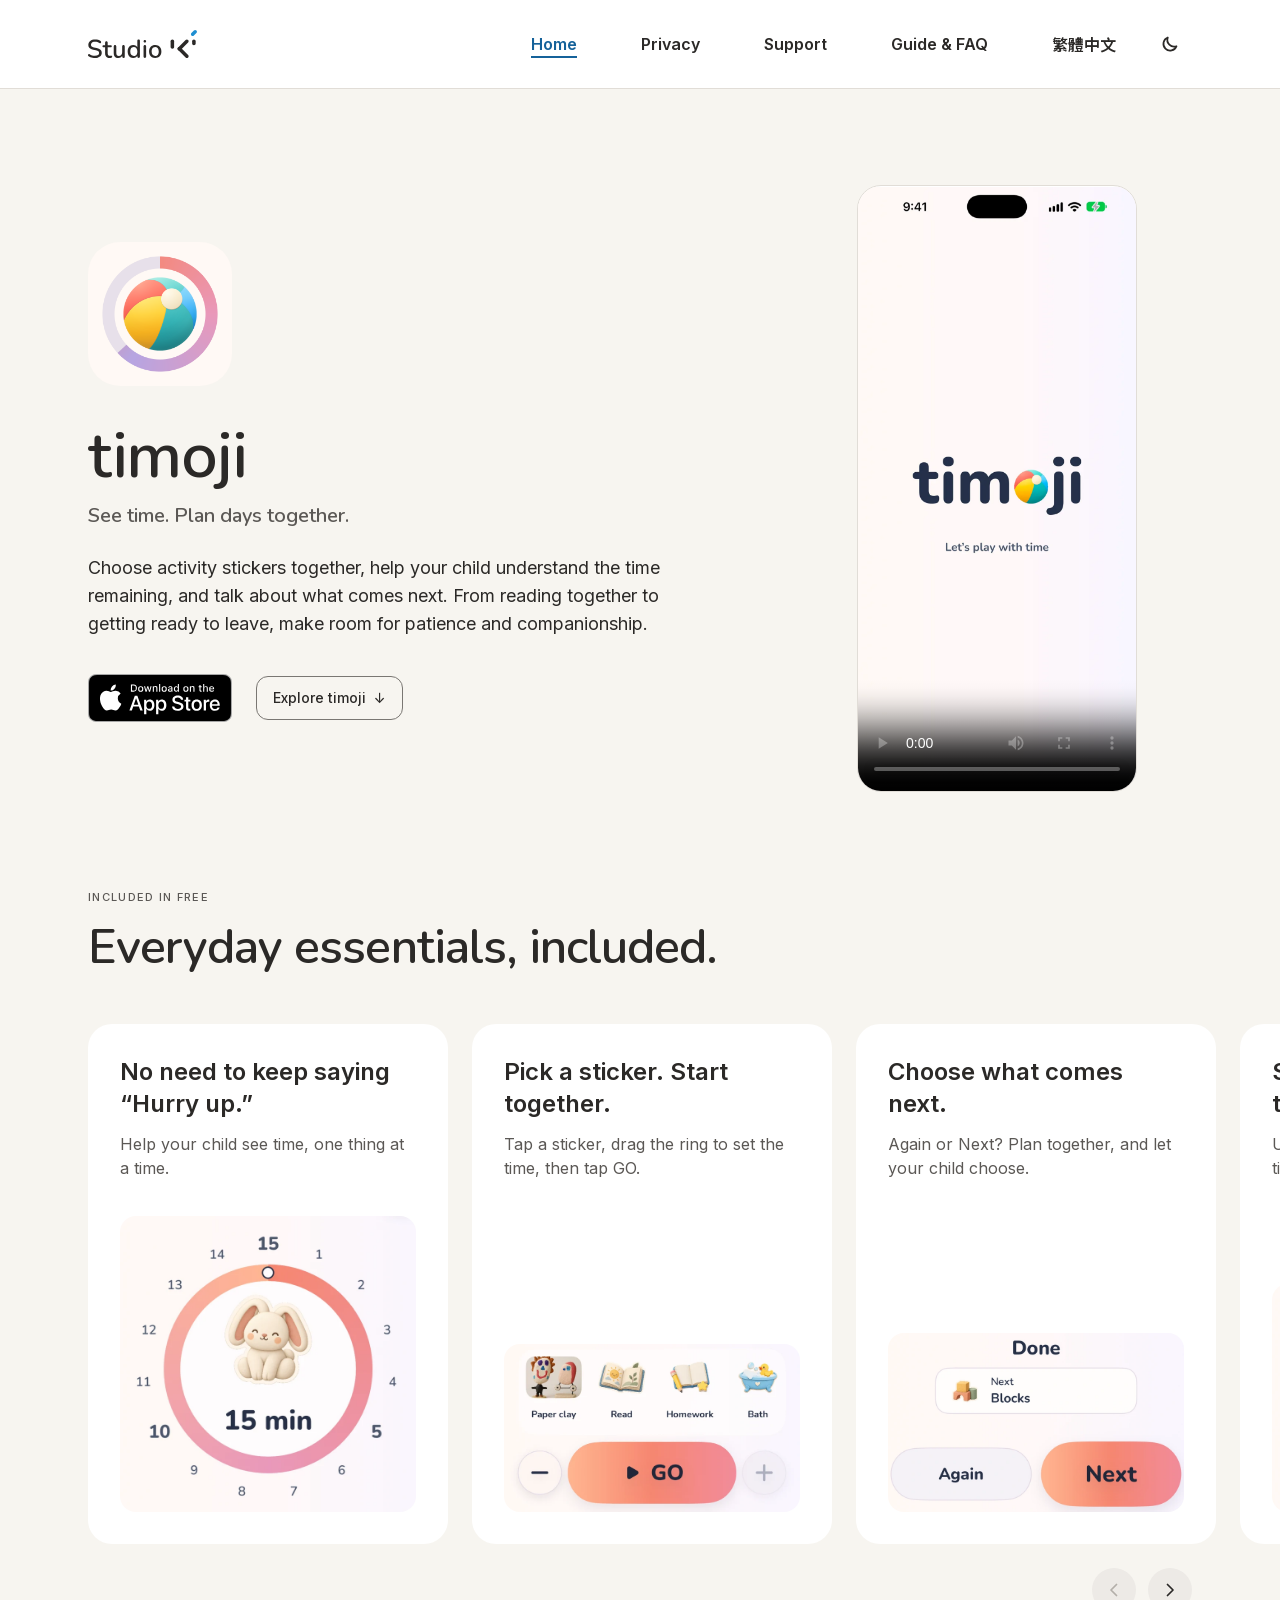
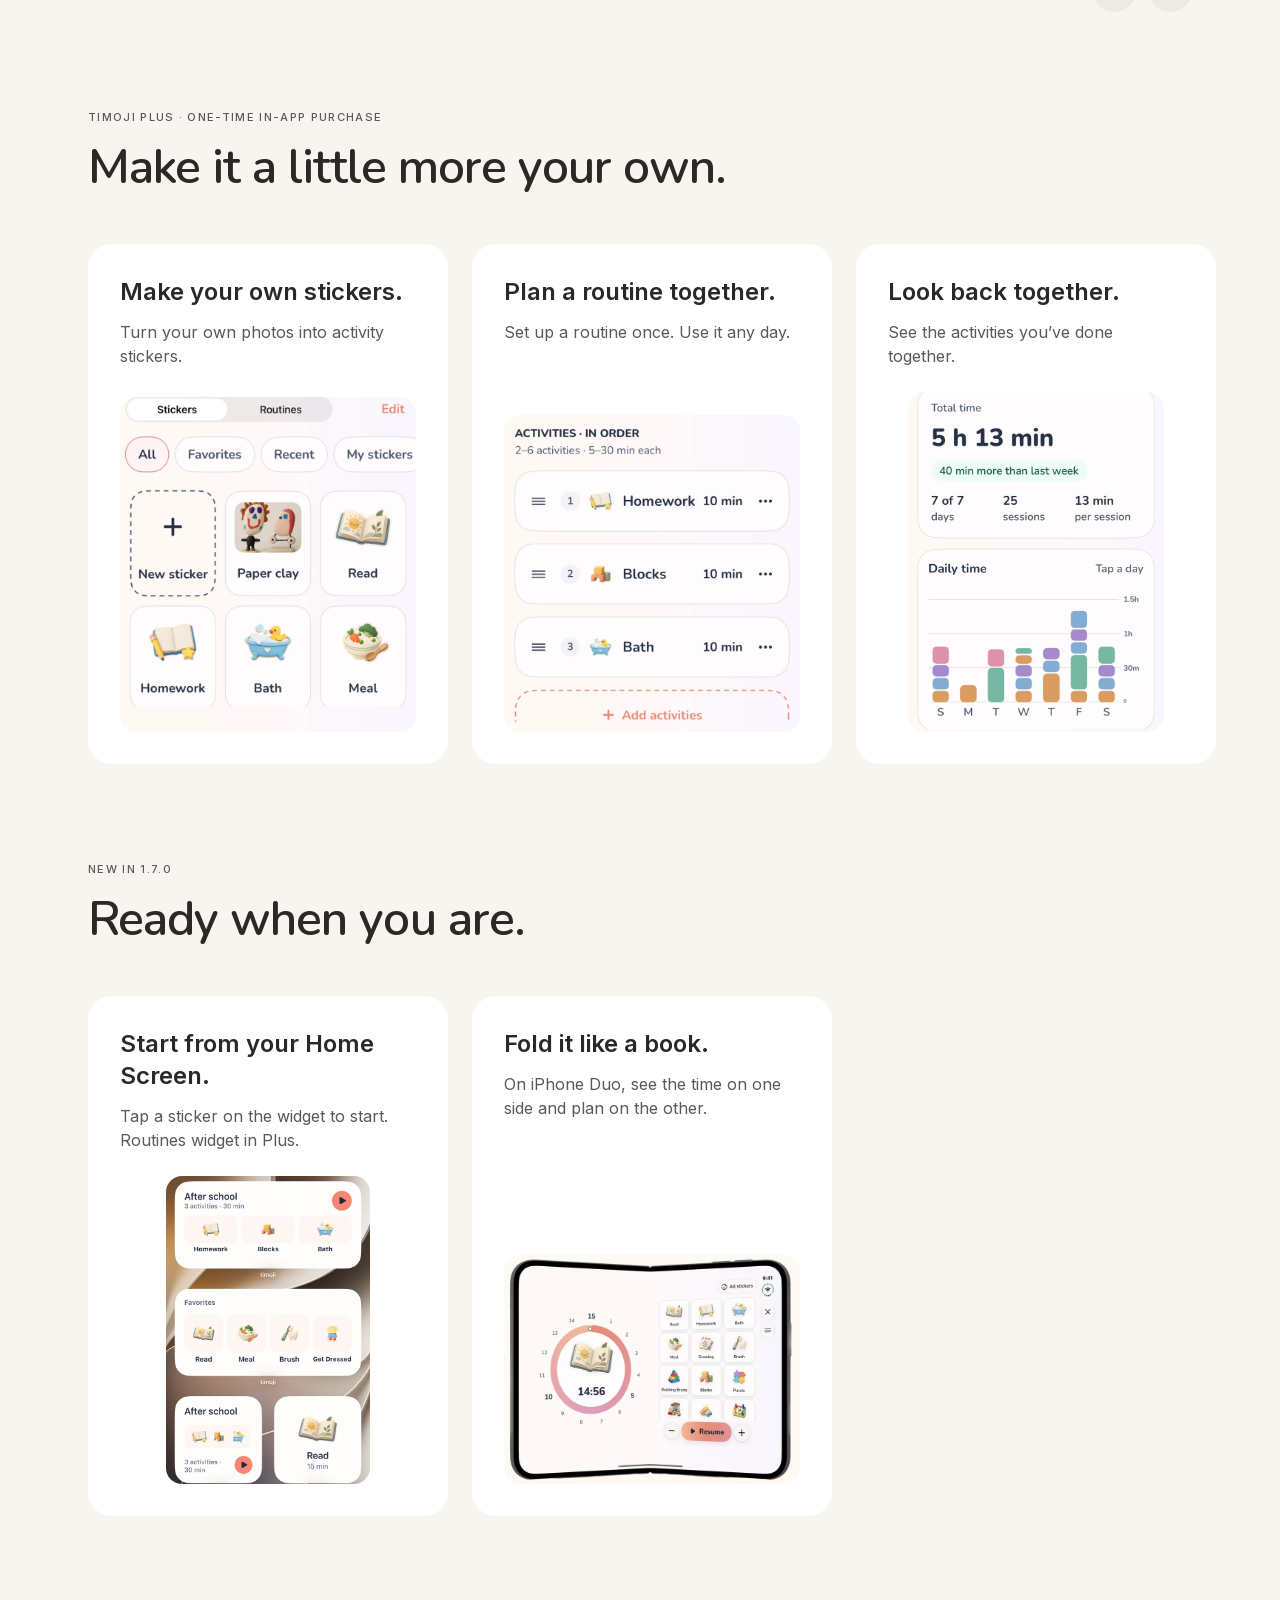
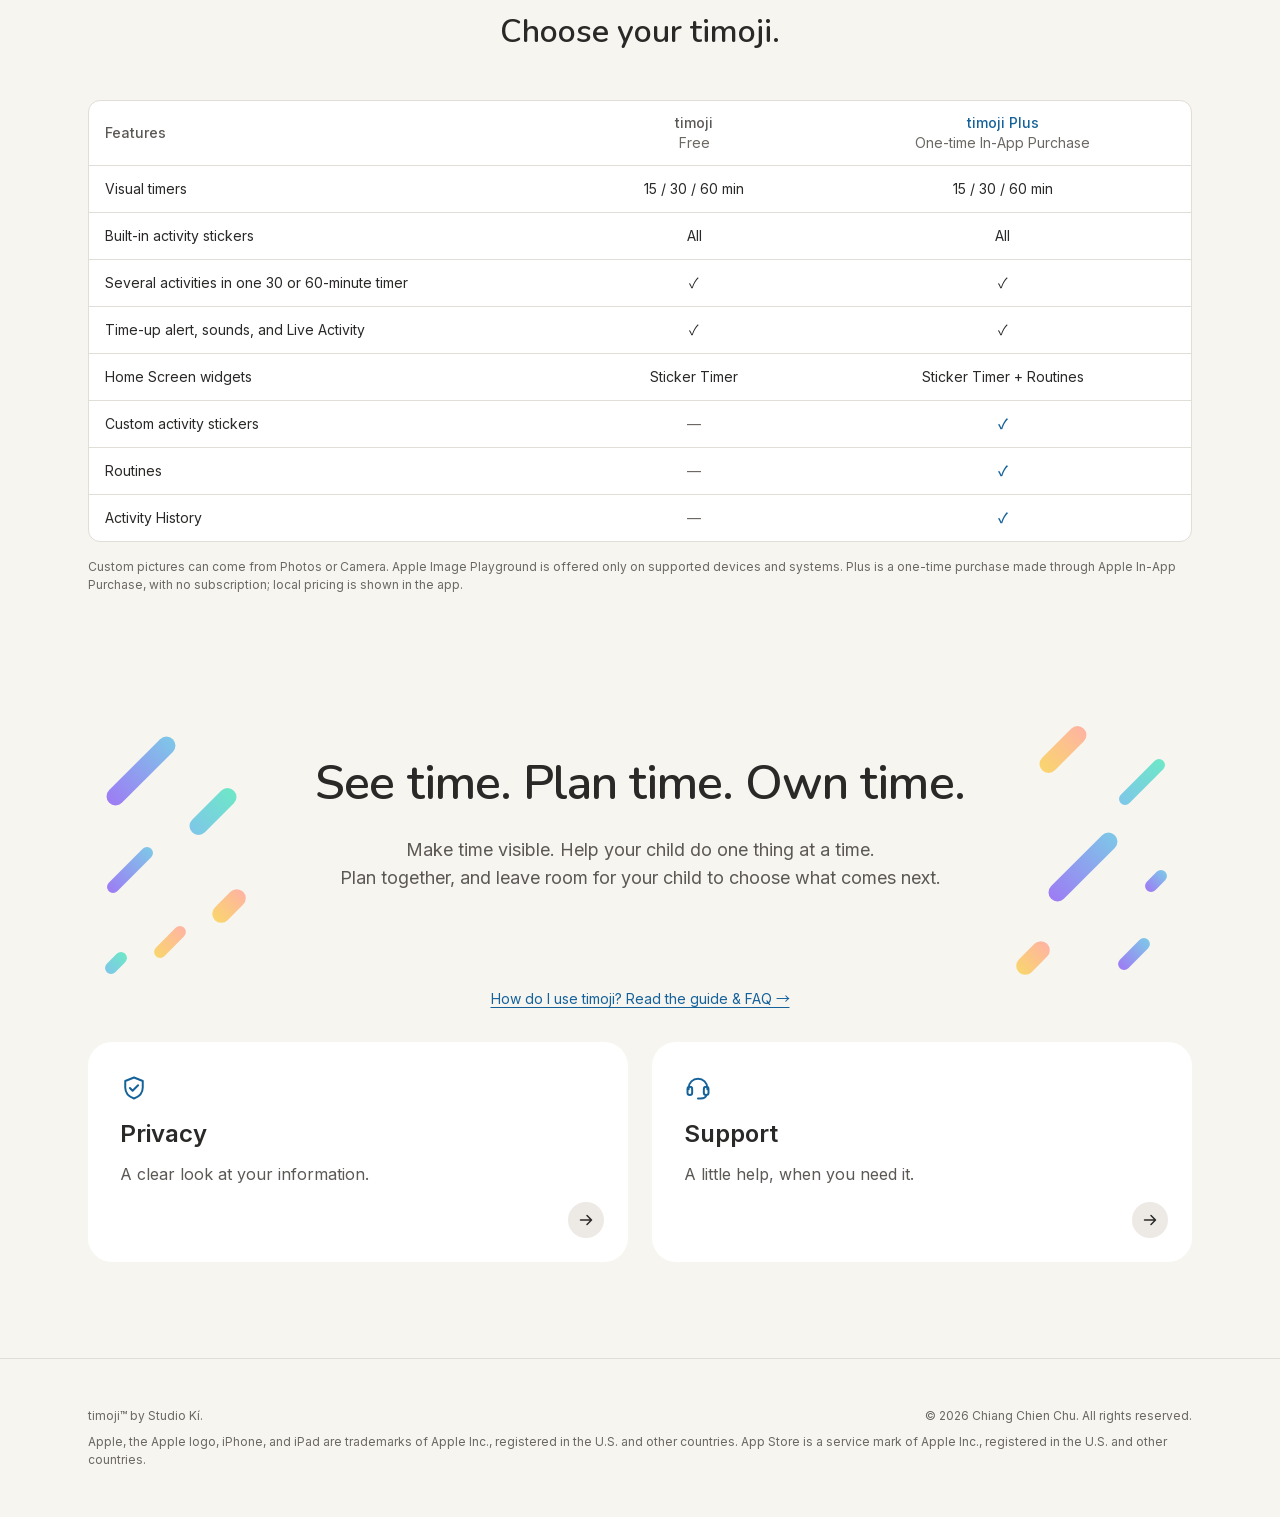
==== index.html @ 0ce95b92 "Home: Studio Kí. feature card rows and subpage cards - The three feature groups become scrolling Fea" ====
<!doctype html>
<html lang="en">
<head>
  <meta charset="utf-8">
  <meta name="viewport" content="width=device-width, initial-scale=1">
  <meta name="theme-color" content="#f7f5f0" media="(prefers-color-scheme: light)">
  <meta name="theme-color" content="#211f1d" media="(prefers-color-scheme: dark)">
  <meta name="description" content="See time together. A gentle visual timer for parents and children to plan everyday moments with patience. Made by Studio Kí.">
  <meta name="referrer" content="no-referrer">
  <title>timoji — Studio Kí.</title>
  <link rel="icon" href="assets/timoji-mark.svg" type="image/svg+xml">
  <link rel="alternate icon" href="assets/timoji-mark.png" type="image/png">
  <link rel="alternate" hreflang="zh-Hant" href="index-zh-Hant.html">
  <link rel="preload" href="assets/fonts/inter-latin.woff2" as="font" type="font/woff2" crossorigin>
  <link rel="stylesheet" href="assets/studio-ki.css">
  <script>(function(d){d.classList.add("js");try{var t=localStorage.getItem("theme");if(t==="light"||t==="dark")d.setAttribute("data-theme",t)}catch(e){}})(document.documentElement)</script>
  <script src="assets/site-header.js" defer></script>
  <script src="assets/feature-row.js" defer></script>
</head>
<body class="home-page">
  <a class="skip-link" href="#main">Skip to content</a>
  <header class="site-header">
    <div class="site-header__inner">
      <a class="site-header__brand" href="index.html" aria-label="Studio Kí. — timoji home">
        <svg class="studio-ki-lockup" width="109" height="28" viewBox="0 0 109 28" xmlns="http://www.w3.org/2000/svg" aria-hidden="true" focusable="false"><g fill="currentColor"><path d="M6.86 28C6.08 28 5.31 27.94 4.55 27.82C3.8 27.7 3.09 27.52 2.43 27.28C1.76 27.03 1.16 26.72 0.63 26.36C0.37 26.17 0.19 25.96 0.09 25.72C0.01 25.48 -0.02 25.25 0.01 25.02C0.07 24.79 0.17 24.58 0.32 24.41C0.48 24.24 0.66 24.14 0.89 24.1C1.11 24.05 1.36 24.12 1.63 24.31C2.4 24.8 3.21 25.17 4.07 25.41C4.92 25.63 5.85 25.74 6.86 25.74C8.32 25.74 9.38 25.49 10.07 24.97C10.77 24.44 11.12 23.76 11.12 22.92C11.12 22.24 10.87 21.7 10.38 21.31C9.88 20.9 9.05 20.57 7.89 20.33L5.14 19.77C3.52 19.43 2.31 18.86 1.5 18.07C0.72 17.29 0.32 16.23 0.32 14.89C0.32 14.09 0.48 13.36 0.81 12.69C1.15 12.02 1.62 11.45 2.22 10.97C2.82 10.47 3.54 10.1 4.37 9.84C5.21 9.59 6.13 9.46 7.12 9.46C8.18 9.46 9.17 9.59 10.09 9.87C11.03 10.14 11.87 10.56 12.61 11.12C12.83 11.28 12.97 11.47 13.04 11.71C13.13 11.94 13.15 12.16 13.09 12.38C13.06 12.6 12.97 12.79 12.81 12.95C12.66 13.1 12.46 13.19 12.22 13.23C11.98 13.24 11.72 13.16 11.43 12.97C10.76 12.53 10.08 12.21 9.38 12.02C8.69 11.82 7.93 11.71 7.09 11.71C6.26 11.71 5.52 11.84 4.89 12.1C4.27 12.36 3.79 12.71 3.45 13.18C3.13 13.64 2.96 14.18 2.96 14.82C2.96 15.54 3.19 16.11 3.66 16.54C4.12 16.96 4.89 17.29 5.96 17.51L8.68 18.07C10.39 18.43 11.67 18.99 12.5 19.74C13.34 20.49 13.76 21.49 13.76 22.74C13.76 23.55 13.6 24.27 13.27 24.92C12.95 25.55 12.49 26.1 11.89 26.56C11.29 27.03 10.56 27.38 9.71 27.64C8.87 27.88 7.92 28 6.86 28Z"/><path d="M21.77 28C20.74 28 19.88 27.82 19.18 27.46C18.48 27.1 17.95 26.57 17.61 25.87C17.27 25.17 17.1 24.32 17.1 23.31V17.25H15.56C15.22 17.25 14.95 17.17 14.77 17C14.58 16.81 14.48 16.56 14.48 16.25C14.48 15.93 14.58 15.68 14.77 15.51C14.95 15.34 15.22 15.25 15.56 15.25H17.1V12.61C17.1 12.18 17.21 11.86 17.43 11.64C17.67 11.41 18 11.3 18.41 11.3C18.82 11.3 19.13 11.41 19.36 11.64C19.58 11.86 19.69 12.18 19.69 12.61V15.25H22.69C23.03 15.25 23.3 15.34 23.49 15.51C23.67 15.68 23.77 15.93 23.77 16.25C23.77 16.56 23.67 16.81 23.49 17C23.3 17.17 23.03 17.25 22.69 17.25H19.69V23.1C19.69 24.01 19.88 24.69 20.25 25.15C20.65 25.61 21.28 25.85 22.15 25.85C22.46 25.85 22.72 25.82 22.95 25.77C23.19 25.7 23.38 25.66 23.54 25.64C23.72 25.64 23.88 25.71 24 25.85C24.12 25.97 24.18 26.2 24.18 26.56C24.18 26.82 24.13 27.06 24.02 27.28C23.94 27.5 23.78 27.65 23.54 27.72C23.33 27.79 23.05 27.85 22.69 27.9C22.35 27.97 22.04 28 21.77 28Z"/><path d="M30.26 28C29.25 28 28.41 27.81 27.72 27.44C27.06 27.06 26.55 26.5 26.21 25.77C25.89 25.02 25.72 24.08 25.72 22.95V16.38C25.72 15.94 25.83 15.61 26.06 15.41C26.28 15.18 26.59 15.07 27 15.07C27.42 15.07 27.73 15.18 27.95 15.41C28.19 15.61 28.31 15.94 28.31 16.38V22.97C28.31 23.98 28.52 24.73 28.93 25.2C29.34 25.68 29.99 25.92 30.88 25.92C31.85 25.92 32.64 25.6 33.24 24.95C33.85 24.28 34.16 23.41 34.16 22.33V16.38C34.16 15.94 34.27 15.61 34.49 15.41C34.72 15.18 35.04 15.07 35.47 15.07C35.88 15.07 36.2 15.18 36.42 15.41C36.64 15.61 36.75 15.94 36.75 16.38V26.64C36.75 27.51 36.33 27.95 35.49 27.95C35.1 27.95 34.79 27.84 34.57 27.62C34.35 27.38 34.24 27.05 34.24 26.64V24.46L34.57 25.02C34.23 25.98 33.68 26.72 32.93 27.23C32.18 27.74 31.29 28 30.26 28Z"/><path d="M45.17 28C44.08 28 43.11 27.74 42.27 27.23C41.45 26.7 40.81 25.95 40.35 24.97C39.89 23.98 39.66 22.83 39.66 21.51C39.66 20.16 39.89 19.01 40.35 18.05C40.81 17.09 41.45 16.35 42.27 15.82C43.11 15.29 44.08 15.02 45.17 15.02C46.27 15.02 47.21 15.3 47.99 15.84C48.8 16.37 49.33 17.09 49.61 18H49.33V10.82C49.33 10.39 49.44 10.06 49.66 9.84C49.88 9.62 50.2 9.51 50.61 9.51C51.02 9.51 51.34 9.62 51.56 9.84C51.8 10.06 51.92 10.39 51.92 10.82V26.64C51.92 27.05 51.81 27.38 51.58 27.62C51.36 27.84 51.04 27.95 50.63 27.95C50.22 27.95 49.91 27.84 49.69 27.62C49.46 27.38 49.35 27.05 49.35 26.64V24.38L49.63 24.95C49.36 25.87 48.82 26.61 48.02 27.18C47.23 27.73 46.28 28 45.17 28ZM45.84 26C46.54 26 47.15 25.83 47.69 25.49C48.22 25.14 48.63 24.64 48.92 23.97C49.22 23.31 49.38 22.49 49.38 21.51C49.38 20.04 49.05 18.93 48.4 18.18C47.75 17.42 46.9 17.05 45.84 17.05C45.12 17.05 44.5 17.22 43.97 17.56C43.44 17.89 43.02 18.38 42.71 19.05C42.42 19.72 42.27 20.54 42.27 21.51C42.27 22.96 42.6 24.08 43.25 24.85C43.9 25.61 44.76 26 45.84 26Z"/><path d="M56.84 27.92C56.43 27.92 56.11 27.8 55.89 27.56C55.67 27.31 55.55 26.96 55.55 26.51V16.51C55.55 16.07 55.67 15.72 55.89 15.48C56.11 15.24 56.43 15.12 56.84 15.12C57.25 15.12 57.56 15.24 57.79 15.48C58.02 15.72 58.14 16.07 58.14 16.51V26.51C58.14 26.96 58.03 27.31 57.81 27.56C57.59 27.8 57.26 27.92 56.84 27.92Z"/><path d="M67.23 28C65.96 28 64.87 27.73 63.94 27.2C63.04 26.67 62.33 25.92 61.82 24.95C61.3 23.97 61.05 22.83 61.05 21.51C61.05 20.5 61.19 19.6 61.48 18.82C61.77 18.03 62.18 17.36 62.71 16.79C63.26 16.21 63.91 15.77 64.66 15.48C65.43 15.18 66.29 15.02 67.23 15.02C68.48 15.02 69.55 15.29 70.46 15.82C71.38 16.35 72.1 17.1 72.61 18.07C73.13 19.03 73.38 20.18 73.38 21.51C73.38 22.5 73.24 23.4 72.95 24.2C72.66 25.01 72.24 25.69 71.69 26.26C71.16 26.82 70.51 27.26 69.74 27.56C68.99 27.85 68.15 28 67.23 28ZM67.23 26C67.93 26 68.54 25.83 69.07 25.49C69.6 25.14 70.01 24.64 70.31 23.97C70.61 23.31 70.77 22.49 70.77 21.51C70.77 20.04 70.44 18.93 69.79 18.18C69.14 17.42 68.29 17.05 67.23 17.05C66.51 17.05 65.89 17.22 65.36 17.56C64.83 17.89 64.41 18.38 64.1 19.05C63.81 19.72 63.66 20.54 63.66 21.51C63.66 22.96 63.99 24.08 64.64 24.85C65.29 25.61 66.15 26 67.23 26Z"/><path d="M58.14 11.24C58.14 11.95 57.56 12.53 56.85 12.53C56.13 12.53 55.55 11.95 55.55 11.24C55.55 10.52 56.13 9.94 56.85 9.94C57.56 9.94 58.14 10.52 58.14 11.24Z"/><path d="M82.6 11.3V16.99C82.6 17.97 83.39 18.75 84.36 18.75C85.34 18.75 86.12 17.97 86.12 16.99V11.3C86.12 10.32 85.34 9.53 84.36 9.53C83.39 9.53 82.6 10.32 82.6 11.3Z"/><path d="M97.62 10.05L90.16 17.51C89.47 18.2 89.47 19.31 90.16 20C90.85 20.69 91.96 20.69 92.65 20L100.11 12.54C100.8 11.85 100.8 10.74 100.11 10.05C99.42 9.36 98.31 9.36 97.62 10.05Z"/><path d="M90.16 20L97.62 27.46C98.31 28.15 99.42 28.15 100.11 27.46C100.8 26.77 100.8 25.66 100.11 24.97L92.65 17.51C91.96 16.82 90.85 16.82 90.16 17.51C89.47 18.2 89.47 19.31 90.16 20Z"/><path d="M89.65 18.75C89.65 19.73 90.43 20.51 91.41 20.51C92.38 20.51 93.17 19.73 93.17 18.75C93.17 17.78 92.38 16.99 91.41 16.99C90.43 16.99 89.65 17.78 89.65 18.75Z"/><path d="M104.15 11.3V13.47C104.15 14.44 104.94 15.23 105.91 15.23C106.88 15.23 107.67 14.44 107.67 13.47V11.3C107.67 10.32 106.88 9.53 105.91 9.53C104.94 9.53 104.15 10.32 104.15 11.3Z"/><path class="brow" d="M105.91 5.5L108.4 3.01C109.09 2.32 109.09 1.2 108.4 0.52C107.71 -0.17 106.6 -0.17 105.91 0.52L103.42 3.01C102.73 3.69 102.73 4.81 103.42 5.5C104.11 6.18 105.22 6.18 105.91 5.5Z"/></g></svg>
      </a>
      <nav class="site-header__nav" id="site-nav" aria-label="Main navigation">
        <a href="index.html" aria-current="page">Home</a>
        <a href="privacy.html">Privacy</a>
        <a href="support.html">Support</a>
        <a href="guide.html">Guide &amp; FAQ</a>
        <a href="index-zh-Hant.html" lang="zh-Hant" hreflang="zh-Hant">繁體中文</a>
      </nav>
      <button class="site-header__theme" type="button" aria-pressed="false" aria-label="Dark mode"><svg class="icon-moon" viewBox="0 0 20 20" fill="none" stroke="currentColor" stroke-width="1.75" stroke-linecap="round" stroke-linejoin="round" aria-hidden="true" focusable="false"><path d="M16.5 12.2A6.75 6.75 0 0 1 7.8 3.5a6.75 6.75 0 1 0 8.7 8.7Z"/></svg><svg class="icon-sun" viewBox="0 0 20 20" fill="none" stroke="currentColor" stroke-width="1.75" stroke-linecap="round" aria-hidden="true" focusable="false"><circle cx="10" cy="10" r="3.5"/><path d="M10 1.75v1.5M10 16.75v1.5M1.75 10h1.5M16.75 10h1.5M4.17 4.17l1.06 1.06M14.77 14.77l1.06 1.06M4.17 15.83l1.06-1.06M14.77 5.23l1.06-1.06"/></svg></button>
      <button class="site-header__menu" type="button" aria-expanded="false" aria-controls="site-nav" aria-label="Menu"><svg class="icon-menu" viewBox="0 0 20 20" fill="none" stroke="currentColor" stroke-width="1.75" stroke-linecap="round" aria-hidden="true" focusable="false"><path d="M3 5.5h14M3 10h14M3 14.5h14"/></svg><svg class="icon-close" viewBox="0 0 20 20" fill="none" stroke="currentColor" stroke-width="1.75" stroke-linecap="round" aria-hidden="true" focusable="false"><path d="M5 5l10 10M15 5L5 15"/></svg></button>
    </div>
  </header>
  <main id="main" class="shell" tabindex="-1">
    <section class="hero" aria-labelledby="home-title">
      <div class="hero-copy">
        <div class="home-brand"><img class="app-icon" src="assets/home/app-icon.png" width="1024" height="1024" alt="timoji" fetchpriority="high"></div>
        <h1 id="home-title">timoji</h1>
        <p class="tagline">See time. Plan days together.</p>
        <p class="intro">Choose activity stickers together, help your child understand the time remaining, and talk about what comes next. From reading together to getting ready to leave, make room for patience and companionship.</p>
        <div class="hero-actions">
          <a class="app-store-link" href="https://apps.apple.com/app/id6818863589?l=en" aria-label="Download timoji on the App Store">
            <img src="assets/home/app-store-badge-en.svg" width="144" height="48" alt="Download on the App Store">
          </a>
          <a class="button" href="#how-it-works">Explore timoji <span aria-hidden="true">↓</span></a>
        </div>
      </div>
      <figure class="product-preview">
        <video controls playsinline preload="metadata" poster="assets/home/preview-en.webp" width="886" height="1920" aria-label="timoji product preview">
          <source src="assets/home/preview-en.mp4" type="video/mp4">
          <a href="assets/home/preview-en.mp4">Download the video</a>
        </video>
      </figure>
    </section>

    <section id="how-it-works" class="home-section fc-section" aria-labelledby="how-title" tabindex="-1">
      <div class="fc-head"><div><p class="feature-label">Included in Free</p><h2 id="how-title">Everyday essentials, included.</h2></div></div>
      <ul class="fc-track" id="how-track" tabindex="0" aria-labelledby="how-title">
        <li class="fc">
          <div class="fc-copy"><h3 class="fc-title">No need to keep saying “Hurry up.”</h3><p class="fc-body">Help your child see time, one thing at a time.</p></div>
          <div class="fc-media"><img src="assets/home/core-01-en.webp" width="720" height="720" alt="A 15-minute visual timer with a bunny sticker." loading="lazy"></div>
        </li>
        <li class="fc">
          <div class="fc-copy"><h3 class="fc-title">Pick a sticker. Start together.</h3><p class="fc-body">Tap a sticker, drag the ring to set the time, then tap GO.</p></div>
          <div class="fc-media"><img src="assets/home/pick-en.webp" width="800" height="453" alt="Activity stickers and the GO button." loading="lazy"></div>
        </li>
        <li class="fc">
          <div class="fc-copy"><h3 class="fc-title">Choose what comes next.</h3><p class="fc-body">Again or Next? Plan together, and let your child choose.</p></div>
          <div class="fc-media"><img src="assets/home/next-en.webp" width="800" height="482" alt="Again and Next choices after an activity ends." loading="lazy"></div>
        </li>
        <li class="fc">
          <div class="fc-copy"><h3 class="fc-title">Some things don’t need to be rushed.</h3><p class="fc-body">Up to 60 minutes, for things that take time.</p></div>
          <div class="fc-media"><img src="assets/home/core-05-en.webp" width="800" height="615" alt="Several activities arranged in a 60-minute timer." loading="lazy"></div>
        </li>
      </ul>
      <div class="fc-controls"><button class="fc-ctl" type="button" data-dir="-1" aria-label="Previous" aria-controls="how-track"><svg viewBox="0 0 20 20" fill="none" stroke="currentColor" stroke-width="1.75" stroke-linecap="round" stroke-linejoin="round" aria-hidden="true" focusable="false"><path d="M12.5 4.5 7 10l5.5 5.5"/></svg></button><button class="fc-ctl" type="button" data-dir="1" aria-label="Next" aria-controls="how-track"><svg viewBox="0 0 20 20" fill="none" stroke="currentColor" stroke-width="1.75" stroke-linecap="round" stroke-linejoin="round" aria-hidden="true" focusable="false"><path d="M7.5 4.5 13 10l-5.5 5.5"/></svg></button></div>
    </section>

    <section class="home-section plus-features fc-section" aria-labelledby="plus-title">
      <div class="fc-head"><div><p class="feature-label">timoji Plus · One-time In-App Purchase</p><h2 id="plus-title">Make it a little more your own.</h2></div></div>
      <ul class="fc-track" id="plus-track" tabindex="0" aria-labelledby="plus-title">
        <li class="fc">
          <div class="fc-copy"><h3 class="fc-title">Make your own stickers.</h3><p class="fc-body">Turn your own photos into activity stickers.</p></div>
          <div class="fc-media"><img src="assets/home/core-04-en.webp" width="800" height="904" alt="The sticker sheet with New sticker and your activity stickers." loading="lazy"></div>
        </li>
        <li class="fc">
          <div class="fc-copy"><h3 class="fc-title">Plan a routine together.</h3><p class="fc-body">Set up a routine once. Use it any day.</p></div>
          <div class="fc-media"><img src="assets/home/plus-en.webp" width="800" height="857" alt="A saved routine with its activities and times." loading="lazy"></div>
        </li>
        <li class="fc">
          <div class="fc-copy"><h3 class="fc-title">Look back together.</h3><p class="fc-body">See the activities you’ve done together.</p></div>
          <div class="fc-media"><img src="assets/home/history-en.webp" width="746" height="987" alt="This week’s activity time, with a daily bar chart." loading="lazy"></div>
        </li>
      </ul>
      <div class="fc-controls"><button class="fc-ctl" type="button" data-dir="-1" aria-label="Previous" aria-controls="plus-track"><svg viewBox="0 0 20 20" fill="none" stroke="currentColor" stroke-width="1.75" stroke-linecap="round" stroke-linejoin="round" aria-hidden="true" focusable="false"><path d="M12.5 4.5 7 10l5.5 5.5"/></svg></button><button class="fc-ctl" type="button" data-dir="1" aria-label="Next" aria-controls="plus-track"><svg viewBox="0 0 20 20" fill="none" stroke="currentColor" stroke-width="1.75" stroke-linecap="round" stroke-linejoin="round" aria-hidden="true" focusable="false"><path d="M7.5 4.5 13 10l-5.5 5.5"/></svg></button></div>
    </section>

    <section class="home-section fc-section" aria-labelledby="new-title">
      <div class="fc-head"><div><p class="feature-label">New in 1.7.0</p><h2 id="new-title">Ready when you are.</h2></div></div>
      <ul class="fc-track" id="new-track" tabindex="0" aria-labelledby="new-title">
        <li class="fc">
          <div class="fc-copy"><h3 class="fc-title">Start from your Home Screen.</h3><p class="fc-body">Tap a sticker on the widget to start. Routines widget in Plus.</p></div>
          <div class="fc-media"><img src="assets/home/widgets-en.webp" width="640" height="965" alt="timoji widgets on the Home Screen, with favorite stickers and a routine." loading="lazy"></div>
        </li>
        <li class="fc">
          <div class="fc-copy"><h3 class="fc-title">Fold it like a book.</h3><p class="fc-body">On iPhone Duo, see the time on one side and plan on the other.</p></div>
          <div class="fc-media"><img src="assets/home/duo-en.webp" width="800" height="617" alt="iPhone Duo folded like a book, with the timer on one side and stickers on the other." loading="lazy"></div>
        </li>
      </ul>
      <div class="fc-controls"><button class="fc-ctl" type="button" data-dir="-1" aria-label="Previous" aria-controls="new-track"><svg viewBox="0 0 20 20" fill="none" stroke="currentColor" stroke-width="1.75" stroke-linecap="round" stroke-linejoin="round" aria-hidden="true" focusable="false"><path d="M12.5 4.5 7 10l5.5 5.5"/></svg></button><button class="fc-ctl" type="button" data-dir="1" aria-label="Next" aria-controls="new-track"><svg viewBox="0 0 20 20" fill="none" stroke="currentColor" stroke-width="1.75" stroke-linecap="round" stroke-linejoin="round" aria-hidden="true" focusable="false"><path d="M7.5 4.5 13 10l-5.5 5.5"/></svg></button></div>
    </section>

    <section class="home-section" aria-labelledby="plans-title">
      <div class="section-heading"><h2 id="plans-title">Choose your timoji.</h2></div>
      <div class="table-scroll" tabindex="0">
      <table class="comparison" aria-labelledby="plans-title">
        <thead><tr><th scope="col">Features</th><th scope="col">timoji<span>Free</span></th><th scope="col" class="plus-column">timoji Plus<span>One-time In-App Purchase</span></th></tr></thead>
        <tbody><tr><th scope="row">Visual timers</th><td>15 / 30 / 60 min</td><td>15 / 30 / 60 min</td></tr>
<tr><th scope="row">Built-in activity stickers</th><td>All</td><td>All</td></tr>
<tr><th scope="row">Several activities in one 30 or 60-minute timer</th><td><span aria-hidden="true">✓</span><span class="visually-hidden">Included</span></td><td><span aria-hidden="true">✓</span><span class="visually-hidden">Included</span></td></tr>
<tr><th scope="row">Time-up alert, sounds, and Live Activity</th><td><span aria-hidden="true">✓</span><span class="visually-hidden">Included</span></td><td><span aria-hidden="true">✓</span><span class="visually-hidden">Included</span></td></tr><tr><th scope="row">Home Screen widgets</th><td>Sticker Timer</td><td>Sticker Timer + Routines</td></tr>
<tr><th scope="row">Custom activity stickers</th><td><span class="not-included" aria-hidden="true">—</span><span class="visually-hidden">Not included</span></td><td class="plus-exclusive"><span aria-hidden="true">✓</span><span class="visually-hidden">Included</span></td></tr>
<tr><th scope="row">Routines</th><td><span class="not-included" aria-hidden="true">—</span><span class="visually-hidden">Not included</span></td><td class="plus-exclusive"><span aria-hidden="true">✓</span><span class="visually-hidden">Included</span></td></tr>
<tr><th scope="row">Activity History</th><td><span class="not-included" aria-hidden="true">—</span><span class="visually-hidden">Not included</span></td><td class="plus-exclusive"><span aria-hidden="true">✓</span><span class="visually-hidden">Included</span></td></tr></tbody>
      </table>
      </div>
      <p class="plan-note">Custom pictures can come from Photos or Camera. Apple Image Playground is offered only on supported devices and systems. Plus is a one-time purchase made through Apple In-App Purchase, with no subscription; local pricing is shown in the app.</p>
    </section>

    <section class="home-section maker" aria-labelledby="maker-title">
      <div class="maker-message">
      <div class="ki-pills" aria-hidden="true">
        <span class="ki-pill l5 bv" style="left:44px;top:36px"></span>
        <span class="ki-pill l3 tb" style="left:116px;top:92px"></span>
        <span class="ki-pill ki-pill--s l5 bv" style="left:36px;top:150px"></span>
        <span class="ki-pill l2 ra" style="left:132px;top:196px"></span>
        <span class="ki-pill ki-pill--s l3 ra" style="left:76px;top:232px"></span>
        <span class="ki-pill ki-pill--s l2 tb" style="left:22px;top:260px"></span>
        <span class="ki-pill l3 ra" style="right:120px;top:30px"></span>
        <span class="ki-pill ki-pill--s l5 tb" style="right:44px;top:62px"></span>
        <span class="ki-pill l5 bv" style="right:100px;top:132px"></span>
        <span class="ki-pill ki-pill--s l2 bv" style="right:30px;top:178px"></span>
        <span class="ki-pill l2 ra" style="right:150px;top:248px"></span>
        <span class="ki-pill ki-pill--s l3 bv" style="right:52px;top:244px"></span>
      </div>
            <h2 id="maker-title">See time. Plan time. Own time.</h2>
      <p class="maker-copy"><span>Make time visible. Help your child do one thing at a time.</span><span>Plan together, and leave room for your child to choose what comes next.</span></p>
      </div>
    <p class="support-note"><a href="guide.html">How do I use timoji? Read the guide & FAQ →</a></p>
<div class="home-links">
      <a class="link-card" href="privacy.html">
        <svg class="link-icon" viewBox="0 0 24 24" fill="none" stroke="currentColor" stroke-width="1.7" stroke-linecap="round" stroke-linejoin="round" aria-hidden="true"><path d="M12 3 4.5 6v5.5c0 4.5 3 7.8 7.5 9.5 4.5-1.7 7.5-5 7.5-9.5V6L12 3Z"/><path d="m8.5 12 2.3 2.3 4.7-4.7"/></svg>
        <strong>Privacy</strong>
        <span>A clear look at your information.</span>
        <span class="fc-action" aria-hidden="true"><svg viewBox="0 0 20 20" fill="none" stroke="currentColor" stroke-width="1.5" stroke-linecap="round" stroke-linejoin="round" focusable="false"><path d="M4.5 10h11M11 5.5l4.5 4.5-4.5 4.5"/></svg></span>
      </a>
      <a class="link-card" href="support.html">
        <svg class="link-icon" viewBox="0 0 24 24" fill="none" stroke="currentColor" stroke-width="1.7" stroke-linecap="round" stroke-linejoin="round" aria-hidden="true"><path d="M4 13v-1a8 8 0 0 1 16 0v1"/><rect x="3" y="11" width="4" height="7" rx="2"/><rect x="17" y="11" width="4" height="7" rx="2"/><path d="M19 18c0 2-2 3-5 3h-2"/></svg>
        <strong>Support</strong>
        <span>A little help, when you need it.</span>
        <span class="fc-action" aria-hidden="true"><svg viewBox="0 0 20 20" fill="none" stroke="currentColor" stroke-width="1.5" stroke-linecap="round" stroke-linejoin="round" focusable="false"><path d="M4.5 10h11M11 5.5l4.5 4.5-4.5 4.5"/></svg></span>
      </a>
    </div>
    </section>
  </main>
  <footer class="site-footer-wrap">
    <div class="site-footer shell">
      <p>timoji™ by Studio Kí.</p>
      <p>© 2026 Chiang Chien Chu. All rights reserved.</p>
      <p class="apple-credit">Apple, the Apple logo, iPhone, and iPad are trademarks of Apple Inc., registered in the U.S. and other countries. App Store is a service mark of Apple Inc., registered in the U.S. and other countries.</p>
    </div>
  </footer>
</body>
</html>
---- assets/studio-ki.css ----
/*
 * Studio Kí. design system, VI v03 (approved 2026-10-31), applied to the timoji support site.
 * One stylesheet for every page. Components use semantic tokens only; hex values live in the
 * :root token blocks below and nowhere else.
 *
 * Fonts are self-hosted from assets/fonts (Inter, Nunito, Noto Sans TC; SIL Open Font License 1.1)
 * so the site keeps loading no external fonts, as the privacy policy states.
 */

@font-face { font-family: "Inter"; font-style: normal; font-weight: 400 600; font-display: swap; src: url("fonts/inter-latin.woff2") format("woff2"); unicode-range: U+0000-00FF, U+0131, U+0152-0153, U+02BB-02BC, U+02C6, U+02DA, U+02DC, U+0304, U+0308, U+0329, U+2000-206F, U+20AC, U+2122, U+2191, U+2193, U+2212, U+2215, U+FEFF, U+FFFD; }
@font-face { font-family: "Inter"; font-style: normal; font-weight: 400 600; font-display: swap; src: url("fonts/inter-latin-ext.woff2") format("woff2"); unicode-range: U+0100-02BA, U+02BD-02C5, U+02C7-02CC, U+02CE-02D7, U+02DD-02FF, U+0304, U+0308, U+0329, U+1D00-1DBF, U+1E00-1E9F, U+1EF2-1EFF, U+2020, U+20A0-20AB, U+20AD-20C4, U+2113, U+2C60-2C7F, U+A720-A7FF; }
@font-face { font-family: "Nunito"; font-style: normal; font-weight: 600; font-display: swap; src: url("fonts/nunito-600-latin.woff2") format("woff2"); unicode-range: U+0000-00FF, U+0131, U+0152-0153, U+02BB-02BC, U+02C6, U+02DA, U+02DC, U+0304, U+0308, U+0329, U+2000-206F, U+20AC, U+2122, U+2191, U+2193, U+2212, U+2215, U+FEFF, U+FFFD; }
@font-face { font-family: "Nunito"; font-style: normal; font-weight: 600; font-display: swap; src: url("fonts/nunito-600-latin-ext.woff2") format("woff2"); unicode-range: U+0100-02BA, U+02BD-02C5, U+02C7-02CC, U+02CE-02D7, U+02DD-02FF, U+0304, U+0308, U+0329, U+1D00-1DBF, U+1E00-1E9F, U+1EF2-1EFF, U+2020, U+20A0-20AB, U+20AD-20C4, U+2113, U+2C60-2C7F, U+A720-A7FF; }
/* Noto Sans TC: subset to the characters the site uses (see assets/fonts/README.md). */
@font-face { font-family: "Noto Sans TC"; font-style: normal; font-weight: 400 600; font-display: swap; src: url("fonts/noto-sans-tc-site-subset.woff2") format("woff2"); }

/* ---------- Tokens ---------- */
:root {
  color-scheme: light dark;
  /* Surfaces */
  --surface: #f7f5f0;
  --surface-raised: #ffffff;
  --surface-sunken: #edeae6;
  --surface-inverse: #2b2927;
  /* Text */
  --text-primary: #2b2927;
  --text-secondary: #5b5855;
  --text-tertiary: #6b6864;
  --text-brand: #15629a;
  --text-on-action: #2b2927;
  --text-inverse: #f7f5f0;
  --text-disabled: #b3afa9;
  /* Borders */
  --border-subtle: #e1ddd7;
  --border-strong: #7a7773;
  --border-focus: #1f8fd1;
  /* Actions */
  --action-primary: #7ec7e8;
  --action-primary-hover: #91cfeb;
  --action-primary-pressed: #74b5d2;
  --action-secondary-hover: #edeae6;
  /* Logo inks (header lockup only) */
  --logo-ink: #2b2927;
  --logo-brow: #1f8fd1;
  /* Kí pills palette: decorative gradients only */
  --pill-blue: #7ec7e8; --pill-violet: #9d7cf4; --pill-rose: #ffb4a2;
  --pill-teal: #6ee7c8; --pill-amber: #f9d56e;

  /* Spacing (4px grid) */
  --space-1: 4px; --space-2: 8px; --space-3: 12px; --space-4: 16px; --space-6: 24px;
  --space-8: 32px; --space-12: 48px; --space-16: 64px; --space-24: 96px;
  --page-inset: 24px;
  /* Radius */
  --radius-sm: 6px;
  --radius-md: 12px;
  --radius-lg: 16px;
  --radius-xl: 24px;
  --radius-full: 999px;
  /* Size and stroke */
  --control-height: 44px; --control-height-compact: 32px; --icon-size: 20px;
  --stroke-hairline: 1px; --stroke-focus: 2px;
  --shadow-overlay: 0 8px 24px rgba(23, 22, 21, 0.12);
  /* Motion */
  --dur-fast: 120ms; --dur-base: 200ms; --dur-page: 320ms;
  --ease: cubic-bezier(0.2, 0, 0, 1);
  /* Type families */
  --font-display: "Nunito", "Noto Sans TC", sans-serif;
  --font-sans: "Inter", "Noto Sans TC", system-ui, sans-serif;
  --font-tc: "Noto Sans TC", "Inter", system-ui, sans-serif;

  /* Site layout */
  --content-max: 1200px;
  --header-height: 88px;
}

/* Dark theme: follows the system unless the header toggle chose a theme (html[data-theme]). */
@media (prefers-color-scheme: dark) {
  :root:not([data-theme="light"]) {
    --surface: #211f1d; --surface-raised: #2b2927; --surface-sunken: #171615; --surface-inverse: #f7f5f0;
    --text-primary: #f7f5f0; --text-secondary: #c9c4bd; --text-tertiary: #a0a4a7;
    --text-brand: #7ec7e8; --text-on-action: #2b2927; --text-inverse: #2b2927; --text-disabled: #6b6864;
    --border-subtle: #454240; --border-strong: #a0a4a7; --border-focus: #7ec7e8;
    --action-secondary-hover: #2b2927;
    --logo-ink: #f7f5f0; --logo-brow: #7ec7e8;
    --shadow-overlay: 0 8px 24px rgba(0, 0, 0, 0.48);
    color-scheme: dark;
  }
}
:root[data-theme="dark"] {
  --surface: #211f1d; --surface-raised: #2b2927; --surface-sunken: #171615; --surface-inverse: #f7f5f0;
  --text-primary: #f7f5f0; --text-secondary: #c9c4bd; --text-tertiary: #a0a4a7;
  --text-brand: #7ec7e8; --text-on-action: #2b2927; --text-inverse: #2b2927; --text-disabled: #6b6864;
  --border-subtle: #454240; --border-strong: #a0a4a7; --border-focus: #7ec7e8;
  --action-secondary-hover: #2b2927;
  --logo-ink: #f7f5f0; --logo-brow: #7ec7e8;
  --shadow-overlay: 0 8px 24px rgba(0, 0, 0, 0.48);
  color-scheme: dark;
}
:root[data-theme="light"] { color-scheme: light; }
@media (prefers-reduced-motion: reduce) { :root { --dur-fast: 0ms; --dur-base: 0ms; --dur-page: 0ms; } }

@media (min-width: 1024px) { :root { --page-inset: 48px; } }
@media (max-width: 767.98px) { :root { --header-height: 64px; } }

/* Traditional Chinese: Noto Sans TC first in every stack, same size and line height. */
:lang(zh-Hant) {
  --font-display: "Noto Sans TC", "Nunito", sans-serif;
  --font-sans: "Noto Sans TC", "Inter", system-ui, sans-serif;
}

/* ---------- Base ---------- */
*, *::before, *::after { box-sizing: border-box; }
html { background: var(--surface); -webkit-text-size-adjust: 100%; text-size-adjust: 100%; }
body {
  margin: 0;
  min-width: 0;
  background: var(--surface);
  color: var(--text-primary);
  font-family: var(--font-sans);
  font-size: 16px; line-height: 24px; font-weight: 400;
  font-synthesis: none;
  -webkit-font-smoothing: antialiased;
}
h1, h2, h3, p, figure { margin: 0; }
img, video { display: block; max-width: 100%; height: auto; }
button { font: inherit; color: inherit; }

a { color: var(--text-brand); text-decoration: underline; text-decoration-thickness: 1px; text-underline-offset: 3px; }
a:hover { text-decoration-thickness: 2px; }

:focus { outline: none; }
:focus-visible { outline: var(--stroke-focus) solid var(--border-focus); outline-offset: 2px; }
[tabindex="-1"]:focus-visible { outline: none; }

.visually-hidden {
  position: absolute !important; width: 1px; height: 1px; padding: 0; margin: -1px;
  overflow: hidden; clip: rect(0 0 0 0); clip-path: inset(50%); white-space: nowrap; border: 0;
}

.shell { width: 100%; max-width: var(--content-max); margin-inline: auto; padding-inline: var(--page-inset); }

.skip-link {
  position: absolute; top: var(--space-2); left: var(--space-4); z-index: 20;
  display: inline-flex; align-items: center; min-height: var(--control-height); padding: 0 var(--space-4);
  background: var(--surface-raised); color: var(--text-primary);
  border: var(--stroke-hairline) solid var(--border-strong); border-radius: var(--radius-md);
  font-size: 14px; line-height: 20px; font-weight: 500; text-decoration: none;
  transform: translateY(-200%);
}
.skip-link:focus, .skip-link:focus-visible { transform: none; }

/* ---------- Type styles ---------- */
.kicker, .feature-label, .eyebrow, .policy-nav > p {
  font-family: var(--font-sans);
  font-size: 11px; line-height: 18px; font-weight: 500;
  letter-spacing: 1.32px; text-transform: uppercase;
  color: var(--text-secondary);
}
:lang(zh-Hant).feature-label, :lang(zh-Hant) .feature-label,
:lang(zh-Hant) .eyebrow, :lang(zh-Hant) .policy-nav > p { letter-spacing: 0; text-transform: none; }

/* ---------- Website header ---------- */
.site-header {
  position: relative; z-index: 10;
  background: var(--surface-raised);
  border-bottom: var(--stroke-hairline) solid var(--border-subtle);
}
.site-header__inner {
  display: flex; align-items: center; justify-content: space-between; flex-wrap: wrap;
  max-width: var(--content-max); min-height: var(--header-height);
  margin-inline: auto; padding-inline: var(--page-inset);
}
.site-header__brand { color: var(--logo-ink); display: inline-flex; padding: 6px; margin: -6px; border-radius: var(--radius-sm); }
.site-header__brand .brow { fill: var(--logo-brow); }
.studio-ki-lockup { display: block; width: 109px; height: 28px; }

.site-header__nav { display: flex; align-items: center; gap: var(--space-12); margin-left: auto; }
.site-header__nav a {
  display: inline-flex; align-items: center;
  min-height: var(--control-height); padding: 0 var(--space-2);
  border-radius: var(--radius-md);
  font-family: var(--font-sans);
  font-size: 16px; line-height: 24px; font-weight: 600;
  color: var(--text-primary); text-decoration: none; white-space: nowrap;
  transition: background-color var(--dur-fast) var(--ease);
}
.site-header__nav a:hover { background: var(--action-secondary-hover); }
.site-header__nav a[aria-current="page"] {
  color: var(--text-brand);
  text-decoration: underline; text-decoration-thickness: 2px; text-underline-offset: 6px;
  text-decoration-color: var(--text-brand);
}

.site-header__menu { display: none; }

/* Theme toggle: needs JavaScript, so it only appears once the page has it. */
.site-header__theme { display: none; }
.js .site-header__theme {
  display: inline-grid; place-items: center; flex: none;
  width: var(--control-height); height: var(--control-height); margin-left: var(--space-6);
  padding: 0; border: 0; border-radius: var(--radius-md);
  background: transparent; color: var(--text-primary); cursor: pointer;
  transition: background-color var(--dur-fast) var(--ease);
}
.js .site-header__theme:hover { background: var(--action-secondary-hover); }
.site-header__theme svg { width: var(--icon-size); height: var(--icon-size); }
.site-header__theme .icon-sun, .site-header__theme[aria-pressed="true"] .icon-moon { display: none; }
.site-header__theme[aria-pressed="true"] .icon-sun { display: block; }
/* 768–1023 px: the 48 px link gap plus the theme button would not fit beside the lockup, so tighten both. */
@media (min-width: 768px) and (max-width: 1023.98px) {
  .site-header__nav { gap: var(--space-8); }
  .js .site-header__theme { margin-left: var(--space-2); }
}

@media (max-width: 767.98px) {
  /* Without JavaScript the links simply stack under the brand row and stay reachable. */
  .site-header__nav {
    flex: 1 0 100%; flex-direction: column; align-items: stretch; gap: 0;
    margin-inline: calc(var(--page-inset) * -1);
    border-top: var(--stroke-hairline) solid var(--border-subtle);
  }
  .site-header__nav a {
    min-height: 48px; padding: 0 var(--page-inset); border-radius: 0;
  }
  .site-header__nav a + a { border-top: var(--stroke-hairline) solid var(--border-subtle); }

  /* With JavaScript the links move behind one menu button. */
  .js .site-header__inner { flex-wrap: nowrap; }
  .js .site-header__theme { margin-left: auto; }
  .js .site-header__menu {
    display: inline-grid; place-items: center;
    width: var(--control-height); height: var(--control-height); margin-left: var(--space-1); margin-right: calc(var(--space-3) * -1);
    padding: 0; border: 0; border-radius: var(--radius-md);
    background: transparent; color: var(--text-primary); cursor: pointer;
    transition: background-color var(--dur-fast) var(--ease);
  }
  .js .site-header__menu:hover { background: var(--action-secondary-hover); }
  .js .site-header__menu svg { width: var(--icon-size); height: var(--icon-size); }
  .js .site-header__menu .icon-close, .js .site-header__menu[aria-expanded="true"] .icon-menu { display: none; }
  .js .site-header__menu[aria-expanded="true"] .icon-close { display: block; }
  .js .site-header__nav {
    position: absolute; top: 100%; left: 0; right: 0; margin: 0;
    background: var(--surface-raised);
    border-top: var(--stroke-hairline) solid var(--border-subtle);
    border-bottom: var(--stroke-hairline) solid var(--border-subtle);
    box-shadow: var(--shadow-overlay);
  }
  .js .site-header:not(.is-open) .site-header__nav { display: none; }
}

/* ---------- Buttons and links ---------- */
.button {
  display: inline-flex; align-items: center; justify-content: center; gap: var(--space-2);
  min-height: var(--control-height); padding: 0 var(--space-4);
  border: var(--stroke-hairline) solid var(--border-strong); border-radius: var(--radius-md);
  background: transparent; color: var(--text-primary);
  font-family: var(--font-sans); font-size: 14px; line-height: 20px; font-weight: 500;
  text-decoration: none; white-space: nowrap;
  transition: background-color var(--dur-fast) var(--ease), transform var(--dur-fast) var(--ease);
}
.button:hover { background: var(--action-secondary-hover); }
.button:active { transform: scale(0.98); }
.button--primary { background: var(--action-primary); border-color: var(--action-primary); color: var(--text-on-action); }
.button--primary:hover { background: var(--action-primary-hover); border-color: var(--action-primary-hover); }
.button--primary:active { background: var(--action-primary-pressed); border-color: var(--action-primary-pressed); }

/* ---------- Page structure ---------- */
main { padding-block: var(--space-16) var(--space-24); }
main:focus { outline: none; }
.home-page main { padding-block: 0; }

.home-section { padding-block: var(--space-24) 0; scroll-margin-top: var(--space-6); }
.home-page main > .home-section:last-child { padding-bottom: var(--space-24); }

.section-heading { max-width: 760px; margin: 0 auto var(--space-12); text-align: center; }
.section-heading .feature-label { margin-bottom: var(--space-3); }

h2, .home-page h2 {
  font-family: var(--font-display);
  font-size: 32px; line-height: 40px; font-weight: 600; letter-spacing: 0;
  color: var(--text-primary); text-wrap: balance;
}

/* ---------- Hero ---------- */
.hero {
  display: grid; grid-template-columns: minmax(0, 1.25fr) minmax(0, .75fr);
  align-items: center; gap: var(--space-16);
  padding-block: var(--space-24) 0;
}
.hero-copy { min-width: 0; }
.home-page .app-icon { width: 144px; height: auto; border-radius: 32px; }
.hero h1 {
  margin-top: var(--space-8);
  font-family: var(--font-display);
  font-size: 64px; line-height: 76px; font-weight: 600; letter-spacing: -1.28px;
  color: var(--text-primary); text-wrap: balance;
}
.tagline {
  margin-top: var(--space-2);
  font-family: var(--font-display);
  font-size: 20px; line-height: 28px; font-weight: 600;
  color: var(--text-secondary); text-wrap: balance;
}
.intro { margin-top: var(--space-6); max-width: 34em; font-size: 18px; line-height: 28px; color: var(--text-primary); }

/* Official App Store artwork: unchanged, 48 px high, with 12 px clear space on all sides. */
.hero-actions { display: flex; flex-wrap: wrap; align-items: center; gap: var(--space-3); margin-top: var(--space-6); margin-inline-start: -12px; }
.app-store-link { display: inline-flex; flex: 0 0 auto; padding: 12px; text-decoration: none; border-radius: var(--radius-md); }
.app-store-link img { width: auto; height: 48px; max-width: none; }

.product-preview { width: min(100%, 280px); justify-self: center; }
.product-preview > video {
  width: 100%; height: auto; aspect-ratio: 886 / 1920;
  background: var(--surface-raised);
  border: var(--stroke-hairline) solid var(--border-subtle); border-radius: var(--radius-xl);
}
.product-preview a { color: var(--text-brand); text-decoration: underline; }

/* ---------- Feature card row (Studio Kí. "Feature card") ---------- */
body { overflow-x: clip; } /* the rows bleed to the viewport edge; never scroll the page sideways */
.fc-section { --inset: calc(max(0px, (100vw - var(--content-max)) / 2) + var(--page-inset)); }
.fc-head { margin-bottom: var(--space-12); }
.fc-head .feature-label { margin-bottom: var(--space-3); }
.fc-head h2 { max-width: 16em; font-size: 48px; line-height: 58px; letter-spacing: -0.96px; }
.fc-track {
  list-style: none; margin: 0 calc(var(--inset) * -1); padding: 0 var(--page-inset) 0 var(--inset);
  display: flex; gap: var(--space-6);
  overflow-x: auto; scroll-snap-type: x mandatory; overscroll-behavior-x: contain;
  scroll-padding-inline: var(--inset) var(--page-inset);
  scrollbar-width: none;
}
.fc-track::-webkit-scrollbar { display: none; }
.fc-track:focus-visible { outline-offset: -2px; border-radius: var(--radius-xl); }
.fc {
  position: relative; flex: none; scroll-snap-align: start;
  width: 360px; height: 520px; padding: var(--space-8);
  display: flex; flex-direction: column; gap: var(--space-6);
  background: var(--surface-raised); border-radius: var(--radius-xl);
}
.fc-copy { display: flex; flex-direction: column; gap: var(--space-3); }
.fc-eyebrow { font-size: 14px; line-height: 20px; font-weight: 500; color: var(--text-secondary); }
.fc-title, .home-page .fc-title { font-family: var(--font-sans); font-size: 24px; line-height: 32px; font-weight: 600; letter-spacing: 0; color: var(--text-primary); }
.fc-body { color: var(--text-secondary); }
.fc-media { flex: 1; min-height: 0; display: flex; align-items: flex-end; justify-content: center; }
.fc-media img { width: auto; height: auto; max-width: 100%; max-height: 100%; object-fit: contain; border-radius: var(--radius-lg); }

.fc-controls { display: none; justify-content: flex-end; gap: var(--space-3); margin-top: var(--space-6); }
.js .fc-controls { display: flex; }
.js .fc-controls[hidden] { display: none; }
.fc-ctl {
  display: inline-grid; place-items: center; width: var(--control-height); height: var(--control-height);
  padding: 0; border: 0; border-radius: var(--radius-full);
  background: var(--surface-sunken); color: var(--text-primary); cursor: pointer;
  transition: background-color var(--dur-fast) var(--ease), transform var(--dur-fast) var(--ease);
}
.fc-ctl svg { width: var(--icon-size); height: var(--icon-size); }
.fc-ctl:hover:not(:disabled) { background: var(--action-primary); color: var(--text-on-action); }
.fc-ctl:active:not(:disabled) { transform: scale(0.98); }
.fc-ctl:disabled { color: var(--text-disabled); cursor: default; }

/* Round action on linked cards (decorative; the whole card is the link). */
.fc-action {
  position: absolute; right: var(--space-6); bottom: var(--space-6);
  display: grid; place-items: center; width: 36px; height: 36px; border-radius: var(--radius-full);
  background: var(--surface-sunken); color: var(--text-primary);
  transition: background-color var(--dur-fast) var(--ease);
}
.fc-action svg { width: var(--icon-size); height: var(--icon-size); }

/* ---------- Comparison table ---------- */
.table-scroll {
  position: relative; overflow-x: auto; -webkit-overflow-scrolling: touch;
  background: var(--surface-raised);
  border: var(--stroke-hairline) solid var(--border-subtle); border-radius: var(--radius-md);
}
.comparison { width: 100%; min-width: 520px; border-collapse: collapse; font-size: 14px; line-height: 22px; }
.comparison th, .comparison td {
  padding: var(--space-3) var(--space-4); text-align: center; vertical-align: middle;
  border-bottom: var(--stroke-hairline) solid var(--border-subtle);
}
.comparison tbody tr:last-child > * { border-bottom: 0; }
.comparison th:first-child { width: 44%; text-align: left; }
.comparison thead th { font-size: 14px; line-height: 20px; font-weight: 500; color: var(--text-secondary); }
.comparison thead th span { display: block; font-weight: 400; color: var(--text-tertiary); }
.comparison th.plus-column { color: var(--text-brand); }
.comparison tbody th { font-weight: 400; color: var(--text-primary); }
.comparison td { color: var(--text-primary); }
.comparison .not-included { color: var(--text-tertiary); }
.comparison td.plus-exclusive { color: var(--text-brand); font-weight: 600; }
.plan-note { margin-top: var(--space-4); font-size: 12px; line-height: 18px; color: var(--text-tertiary); }

/* ---------- Closing section ---------- */
.maker { text-align: center; }
.maker-message { position: relative; isolation: isolate; padding: var(--space-16) var(--space-6); }
.maker h2 {
  font-size: 48px; line-height: 58px; letter-spacing: -0.96px;
  max-width: 720px; margin-inline: auto;
}
.maker-copy { max-width: 640px; margin: var(--space-6) auto 0; font-size: 18px; line-height: 28px; color: var(--text-secondary); }
.maker-copy span { display: block; text-wrap: balance; }
.maker .support-note { margin-top: var(--space-8); text-align: center; }

/* Kí pills: static decoration behind the closing headline, with a 32 px safe area. */
.ki-pills { position: absolute; inset: 0; z-index: -1; pointer-events: none; display: none; }
.ki-pill {
  position: absolute; display: block; width: 18px; border-radius: var(--radius-full);
  transform: rotate(45deg); transform-origin: center;
}
.ki-pill--s { width: 12px; }
.ki-pill.l5 { height: 90px; }  .ki-pill.l3 { height: 59px; }  .ki-pill.l2 { height: 40px; }
.ki-pill--s.l5 { height: 60px; } .ki-pill--s.l3 { height: 40px; } .ki-pill--s.l2 { height: 26px; }
.ki-pill.bv { background: linear-gradient(180deg, var(--pill-blue), var(--pill-violet)); }
.ki-pill.ra { background: linear-gradient(180deg, var(--pill-rose), var(--pill-amber)); }
.ki-pill.tb { background: linear-gradient(180deg, var(--pill-teal), var(--pill-blue)); }
/* Only at 1200 px and wider, where the 640 px text column leaves 200 px or more on each side for the clusters plus the 32 px safe area. */
@media (min-width: 1200px) { .ki-pills { display: block; } }

/* ---------- Subpage cards (Privacy, Support): Feature cards with the arrow action, no media ---------- */
.home-links { display: grid; grid-template-columns: 1fr 1fr; gap: var(--space-6); margin-top: var(--space-8); text-align: left; }
.link-card {
  position: relative; display: flex; flex-direction: column; gap: var(--space-3);
  min-height: 200px; padding: var(--space-8) var(--space-8) calc(var(--space-8) + 44px);
  background: var(--surface-raised); color: var(--text-primary); text-decoration: none;
  border-radius: var(--radius-xl);
  transition: transform var(--dur-base) var(--ease);
}
.link-card:hover { transform: translateY(-2px); }
.link-card:hover .fc-action { background: var(--action-primary); color: var(--text-on-action); }
.link-card:focus-visible { outline: var(--stroke-focus) solid var(--border-focus); outline-offset: 2px; }
.link-card strong { font-size: 24px; line-height: 32px; font-weight: 600; }
.link-card > span:not(.fc-action) { color: var(--text-secondary); }
.link-icon { width: 28px; height: 28px; color: var(--text-brand); margin-bottom: var(--space-1); }

.support-note { font-size: 14px; line-height: 22px; color: var(--text-secondary); }
.support-note p + p { margin-top: var(--space-1); }

/* ---------- Footer ---------- */
.site-footer {
  display: flex; flex-wrap: wrap; justify-content: space-between; align-items: baseline; gap: var(--space-2) var(--space-6);
  padding-block: var(--space-12);
  font-size: 12px; line-height: 18px; color: var(--text-tertiary);
}
.site-footer-wrap { background: var(--surface); border-top: var(--stroke-hairline) solid var(--border-subtle); }
.apple-credit { flex-basis: 100%; }

/* ---------- Subpages ---------- */
.page-heading { padding-bottom: var(--space-12); }
.page-heading h1 {
  margin-top: var(--space-3);
  font-family: var(--font-display);
  font-size: 48px; line-height: 58px; font-weight: 600; letter-spacing: -0.96px;
  color: var(--text-primary); text-wrap: balance;
}
.page-heading .subtitle { margin-top: var(--space-3); font-size: 18px; line-height: 28px; color: var(--text-secondary); }
.policy-meta { display: flex; flex-wrap: wrap; gap: var(--space-2) var(--space-6); margin-top: var(--space-4); font-size: 14px; line-height: 22px; color: var(--text-secondary); }

.paper { background: var(--surface-raised); border: var(--stroke-hairline) solid var(--border-subtle); border-radius: var(--radius-md); }

/* Privacy */
.policy-layout { display: grid; grid-template-columns: 220px minmax(0, 1fr); gap: var(--space-12); align-items: start; }
.policy-nav { position: sticky; top: var(--space-6); }
.policy-nav > p { margin-bottom: var(--space-3); }
.policy-nav ol { list-style: none; margin: 0; padding: 0; }
.policy-nav a {
  display: flex; align-items: center; min-height: 36px; padding: var(--space-1) var(--space-2); margin-inline: calc(var(--space-2) * -1);
  border-radius: var(--radius-sm);
  font-size: 14px; line-height: 20px; color: var(--text-secondary); text-decoration: none;
  transition: background-color var(--dur-fast) var(--ease);
}
.policy-nav a:hover { background: var(--action-secondary-hover); color: var(--text-primary); }
.policy { padding: var(--space-12); }
.policy section { scroll-margin-top: var(--space-6); }
.policy section + section { margin-top: var(--space-8); padding-top: var(--space-8); border-top: var(--stroke-hairline) solid var(--border-subtle); }
.policy h2 { font-family: var(--font-sans); font-size: 20px; line-height: 28px; font-weight: 600; margin-bottom: var(--space-3); }
.policy p, .policy address { color: var(--text-secondary); font-style: normal; }
.policy p + p { margin-top: var(--space-3); }
.policy a, .contact-email { overflow-wrap: anywhere; }

/* Support */
.guide-entry { padding: var(--space-8); margin-bottom: var(--space-8); }
.guide-entry h2, .support-row h2 { font-family: var(--font-sans); font-size: 20px; line-height: 28px; font-weight: 600; }
.guide-entry p { margin-top: var(--space-2); color: var(--text-secondary); }
.guide-entry .button { margin-top: var(--space-6); }
.support-paper { padding: 0 var(--space-8); margin-bottom: var(--space-6); }
.support-row { display: grid; grid-template-columns: 48px 220px minmax(0, 1fr); align-items: start; gap: var(--space-6); padding-block: var(--space-8); }
.support-row + .support-row { border-top: var(--stroke-hairline) solid var(--border-subtle); }
.support-number {
  display: inline-flex; align-items: center; justify-content: center; height: 28px; padding: 0 var(--space-2);
  border-radius: var(--radius-sm); background: var(--surface-sunken); color: var(--text-secondary);
  font-size: 12px; line-height: 18px; font-weight: 500; margin-top: 2px; justify-self: start;
}
.support-row h3 { font-size: 16px; line-height: 24px; font-weight: 600; margin-bottom: var(--space-2); }
.support-row p { color: var(--text-secondary); }
.support-detail .button { margin-top: var(--space-6); }
.contact-email { display: block; width: fit-content; margin-top: var(--space-3); font-size: 14px; line-height: 22px; }

/* Guide */
.guide-nav { display: flex; flex-wrap: wrap; gap: var(--space-2); margin-bottom: var(--space-8); }
.guide-nav a {
  display: inline-flex; align-items: center; min-height: var(--control-height); padding: 0 var(--space-4);
  background: var(--surface-raised); color: var(--text-primary);
  border: var(--stroke-hairline) solid var(--border-subtle); border-radius: var(--radius-md);
  font-size: 14px; line-height: 20px; font-weight: 500; text-decoration: none;
  transition: background-color var(--dur-fast) var(--ease);
}
.guide-nav a:hover { background: var(--surface-sunken); }
.guide-content { max-width: 860px; padding: var(--space-12); }
.guide-content section { scroll-margin-top: var(--space-6); }
.guide-content section + section { margin-top: var(--space-16); }
.guide-content h2 { margin-bottom: var(--space-4); }
.guide-content details { border-top: var(--stroke-hairline) solid var(--border-subtle); }
.guide-content details:last-child { border-bottom: var(--stroke-hairline) solid var(--border-subtle); }
.guide-content summary {
  display: flex; align-items: center; gap: var(--space-3); min-height: 56px; padding: var(--space-3) var(--space-2);
  margin-inline: calc(var(--space-2) * -1); border-radius: var(--radius-sm);
  font-weight: 600; cursor: pointer; list-style: none;
  transition: background-color var(--dur-fast) var(--ease);
}
.guide-content summary::-webkit-details-marker { display: none; }
.guide-content summary::after {
  content: ""; flex: none; margin-left: auto; width: 8px; height: 8px;
  border-right: var(--stroke-focus) solid var(--text-secondary); border-bottom: var(--stroke-focus) solid var(--text-secondary);
  transform: rotate(45deg) translate(-2px, -2px); transition: transform var(--dur-fast) var(--ease);
}
.guide-content details[open] > summary::after { transform: rotate(225deg) translate(-2px, -2px); }
.guide-content summary:hover { background: var(--action-secondary-hover); }
.answer { padding: 0 0 var(--space-6); color: var(--text-secondary); }
.answer p { overflow-wrap: anywhere; }
.answer p + p { margin-top: var(--space-3); }

/* ---------- Responsive ---------- */
@media (max-width: 899.98px) {
  .hero { grid-template-columns: 1fr; gap: var(--space-12); }
  .product-preview { width: min(100%, 260px); }
  .policy-layout { grid-template-columns: 1fr; gap: var(--space-6); }
  .policy-nav { position: static; padding: var(--space-6); background: var(--surface-raised); border: var(--stroke-hairline) solid var(--border-subtle); border-radius: var(--radius-md); }
  .policy-nav ol { columns: 2; column-gap: var(--space-6); }
  .policy-nav li { break-inside: avoid; }
  .support-row { grid-template-columns: 48px minmax(0, 1fr); gap: var(--space-2) var(--space-4); }
  .support-detail { grid-column: 2; }
}
@media (max-width: 767.98px) {
  main { padding-block: var(--space-12) var(--space-16); }
  .home-section { padding-top: var(--space-16); }
  .home-page main > .home-section:last-child { padding-bottom: var(--space-16); }
  .hero { padding-top: var(--space-16); text-align: center; }
  .home-page .app-icon { width: 120px; border-radius: 27px; margin-inline: auto; }
  .hero h1 { margin-top: var(--space-6); font-size: 48px; line-height: 58px; letter-spacing: -0.96px; }
  .intro { margin-inline: auto; }
  .hero-actions { justify-content: center; margin-inline-start: 0; }
  h2, .home-page h2 { font-size: 28px; line-height: 36px; }
  .maker h2 { font-size: 36px; line-height: 44px; letter-spacing: -0.72px; }
  .section-heading { margin-bottom: var(--space-8); }
  .fc-head h2 { font-size: 32px; line-height: 40px; letter-spacing: 0; }
  .fc { width: 300px; height: 460px; }
  .maker-message { padding: var(--space-12) 0; }
  .home-links { grid-template-columns: 1fr; gap: var(--space-4); }
  .site-footer { flex-direction: column; gap: var(--space-2); }
  .page-heading { padding-bottom: var(--space-8); }
  .page-heading h1 { font-size: 36px; line-height: 44px; letter-spacing: -0.72px; }
  .policy { padding: var(--space-8) var(--space-6); }
  .policy-nav ol { columns: 1; }
  .support-paper { padding: 0 var(--space-6); }
  .guide-entry { padding: var(--space-6); }
  .guide-content { padding: var(--space-6); }
}

/* ---------- System modes ---------- */
@media (prefers-reduced-motion: reduce) {
  .link-card:hover { transform: none; }
  *, *::before, *::after { animation: none !important; transition: none !important; scroll-behavior: auto !important; }
}
@media (forced-colors: active) {
  .paper, .fc, .link-card, .fc-ctl, .button, .table-scroll, .site-header__nav a[aria-current="page"] { border: 1px solid CanvasText; }
  .site-header__brand, .site-header__brand .brow { color: CanvasText; fill: CanvasText; }
  .ki-pills { display: none; }
}
@media print {
  .site-header__nav, .site-header__menu, .site-header__theme, .policy-nav, .skip-link, .guide-nav, .ki-pills { display: none !important; }
  .shell { max-width: none; padding-inline: 0; }
  main { padding: 0; }
  .policy-layout { display: block; }
  .paper { border: 0; }
  .policy, .guide-content { padding: 0; }
  .policy section { break-inside: avoid; }
  details::details-content { content-visibility: visible; }
}
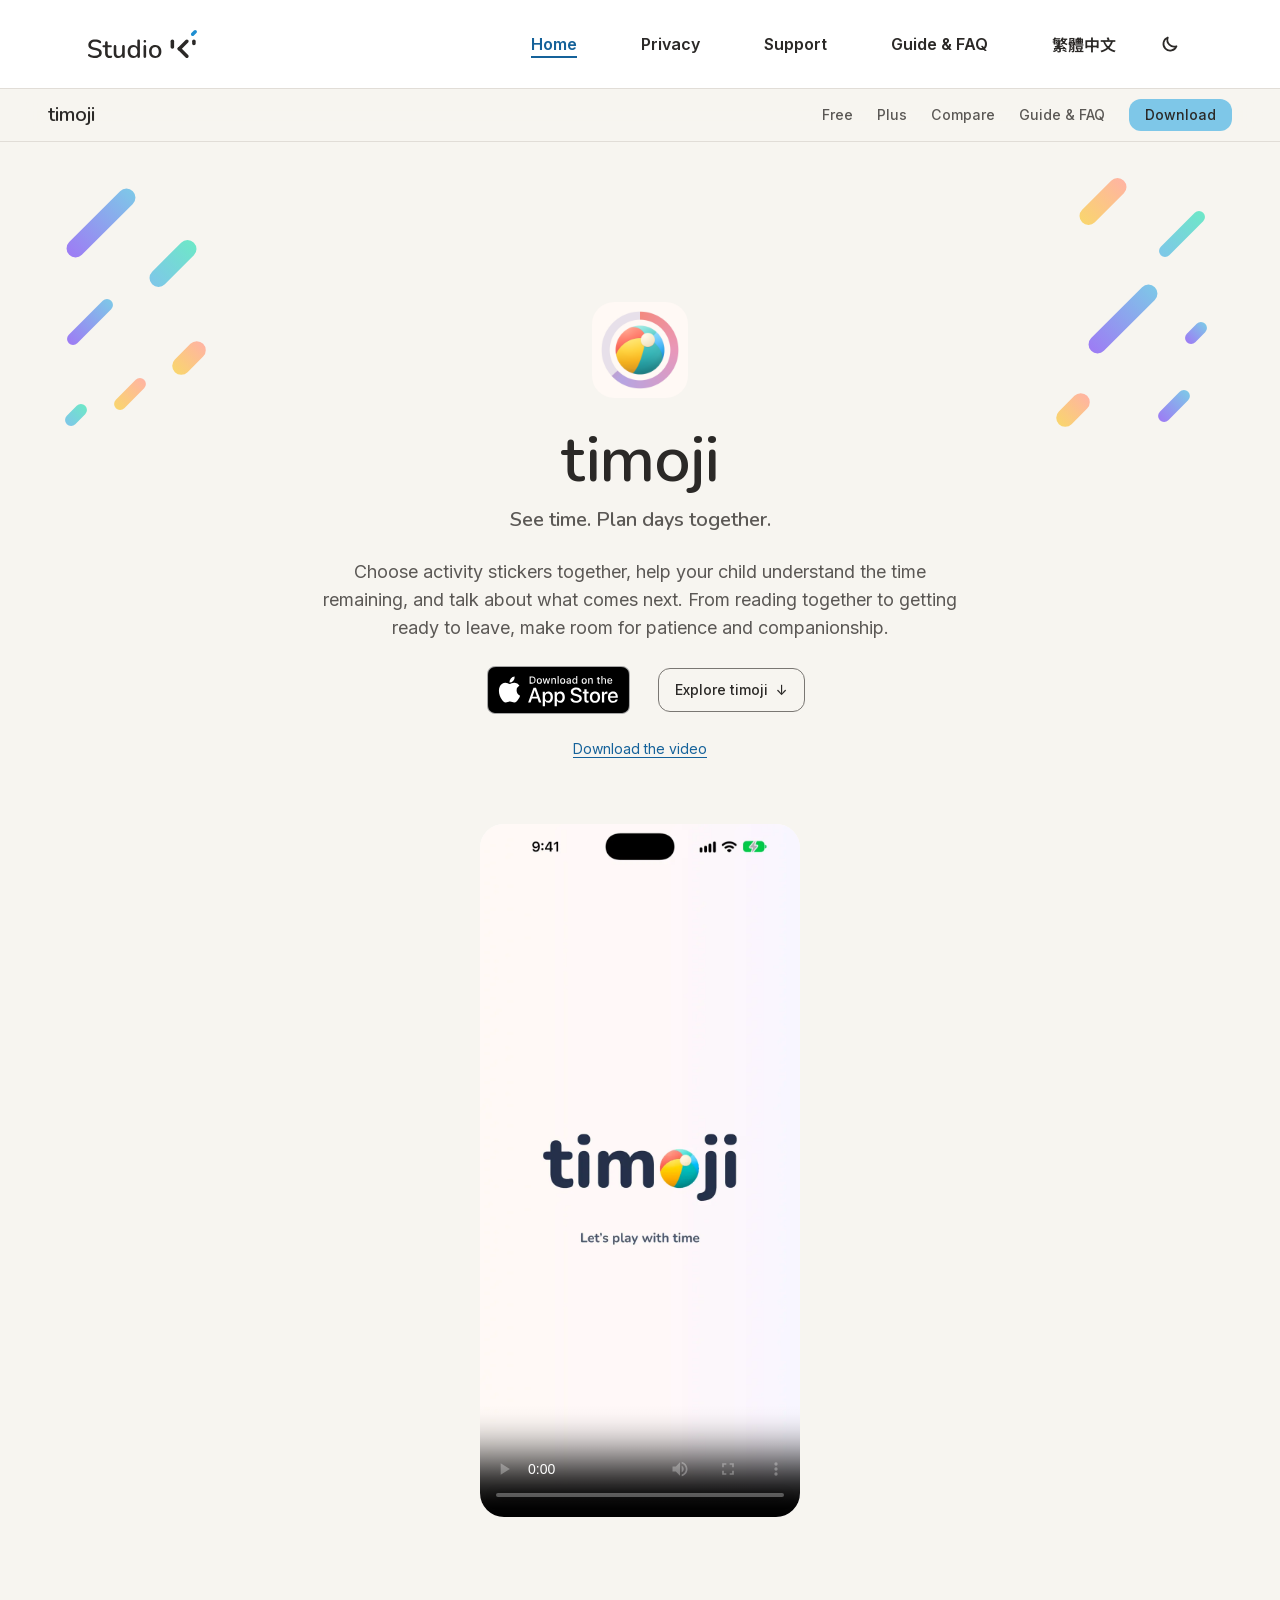
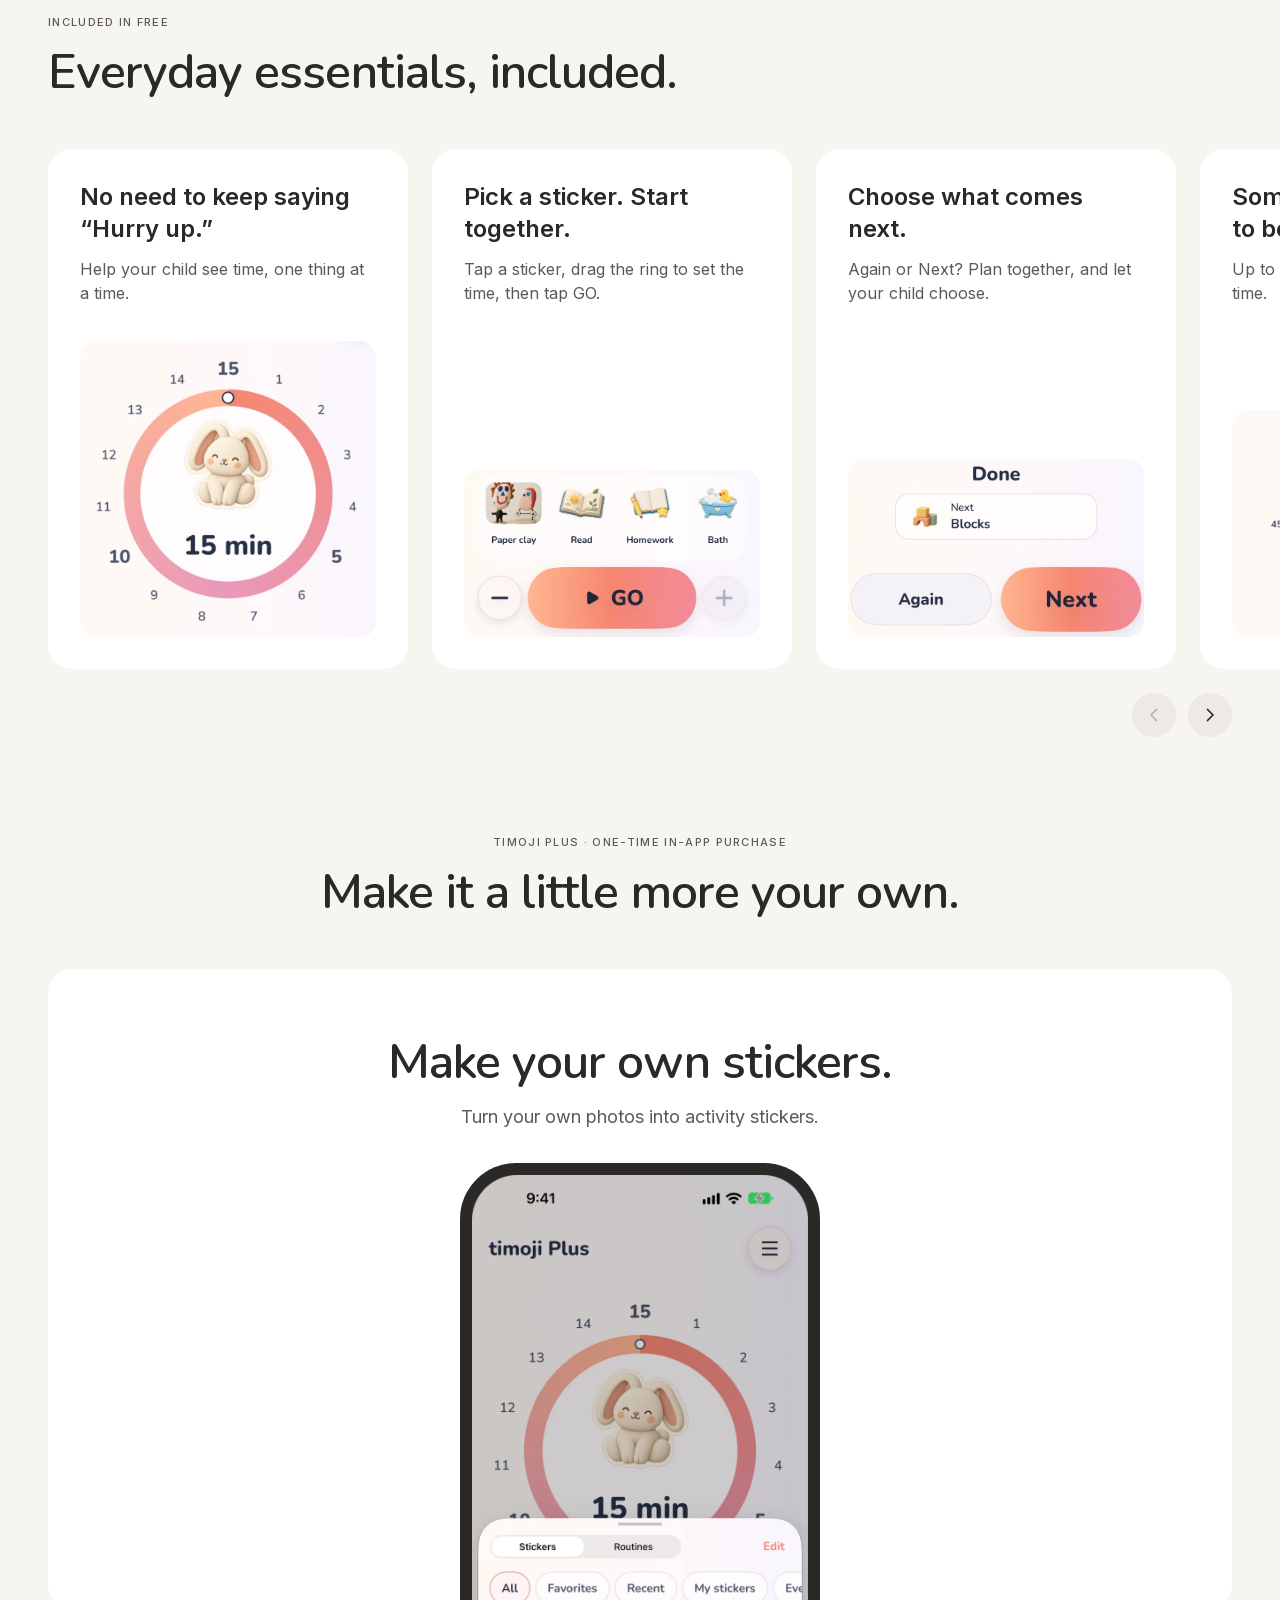
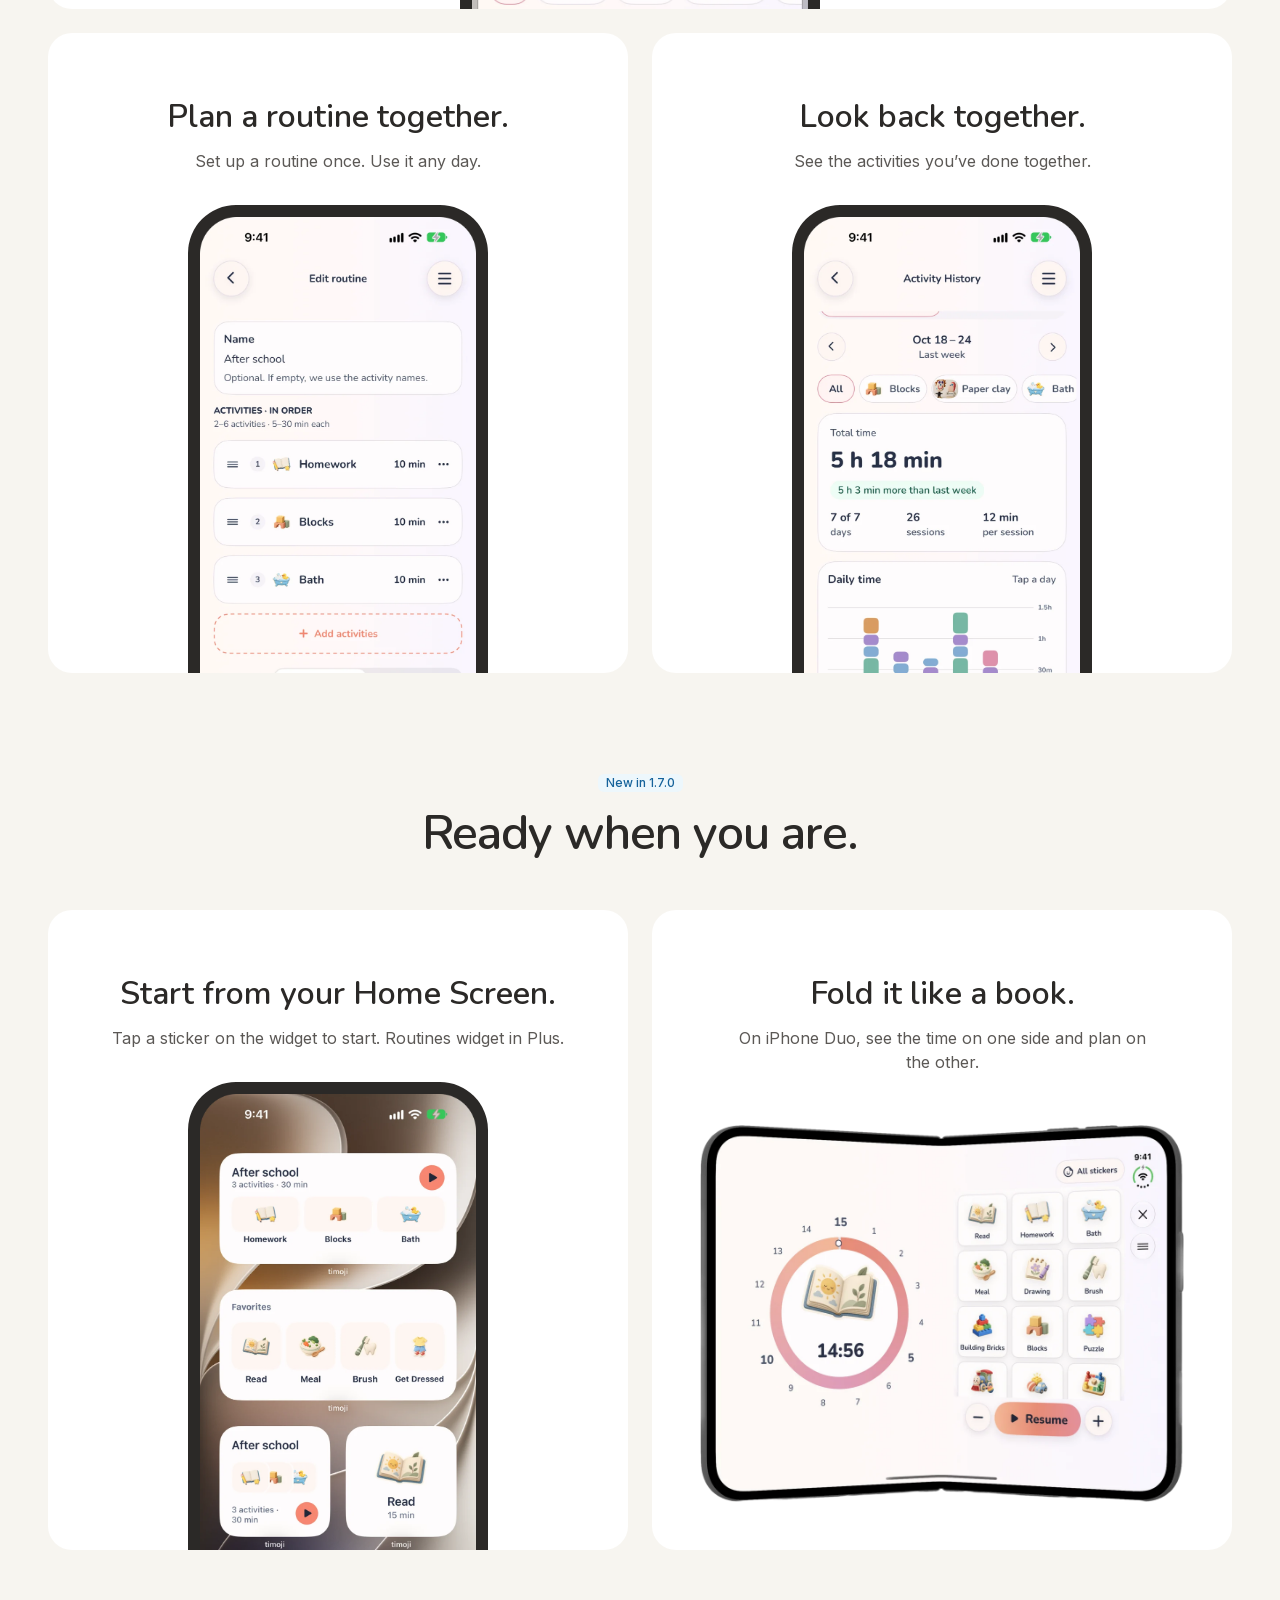
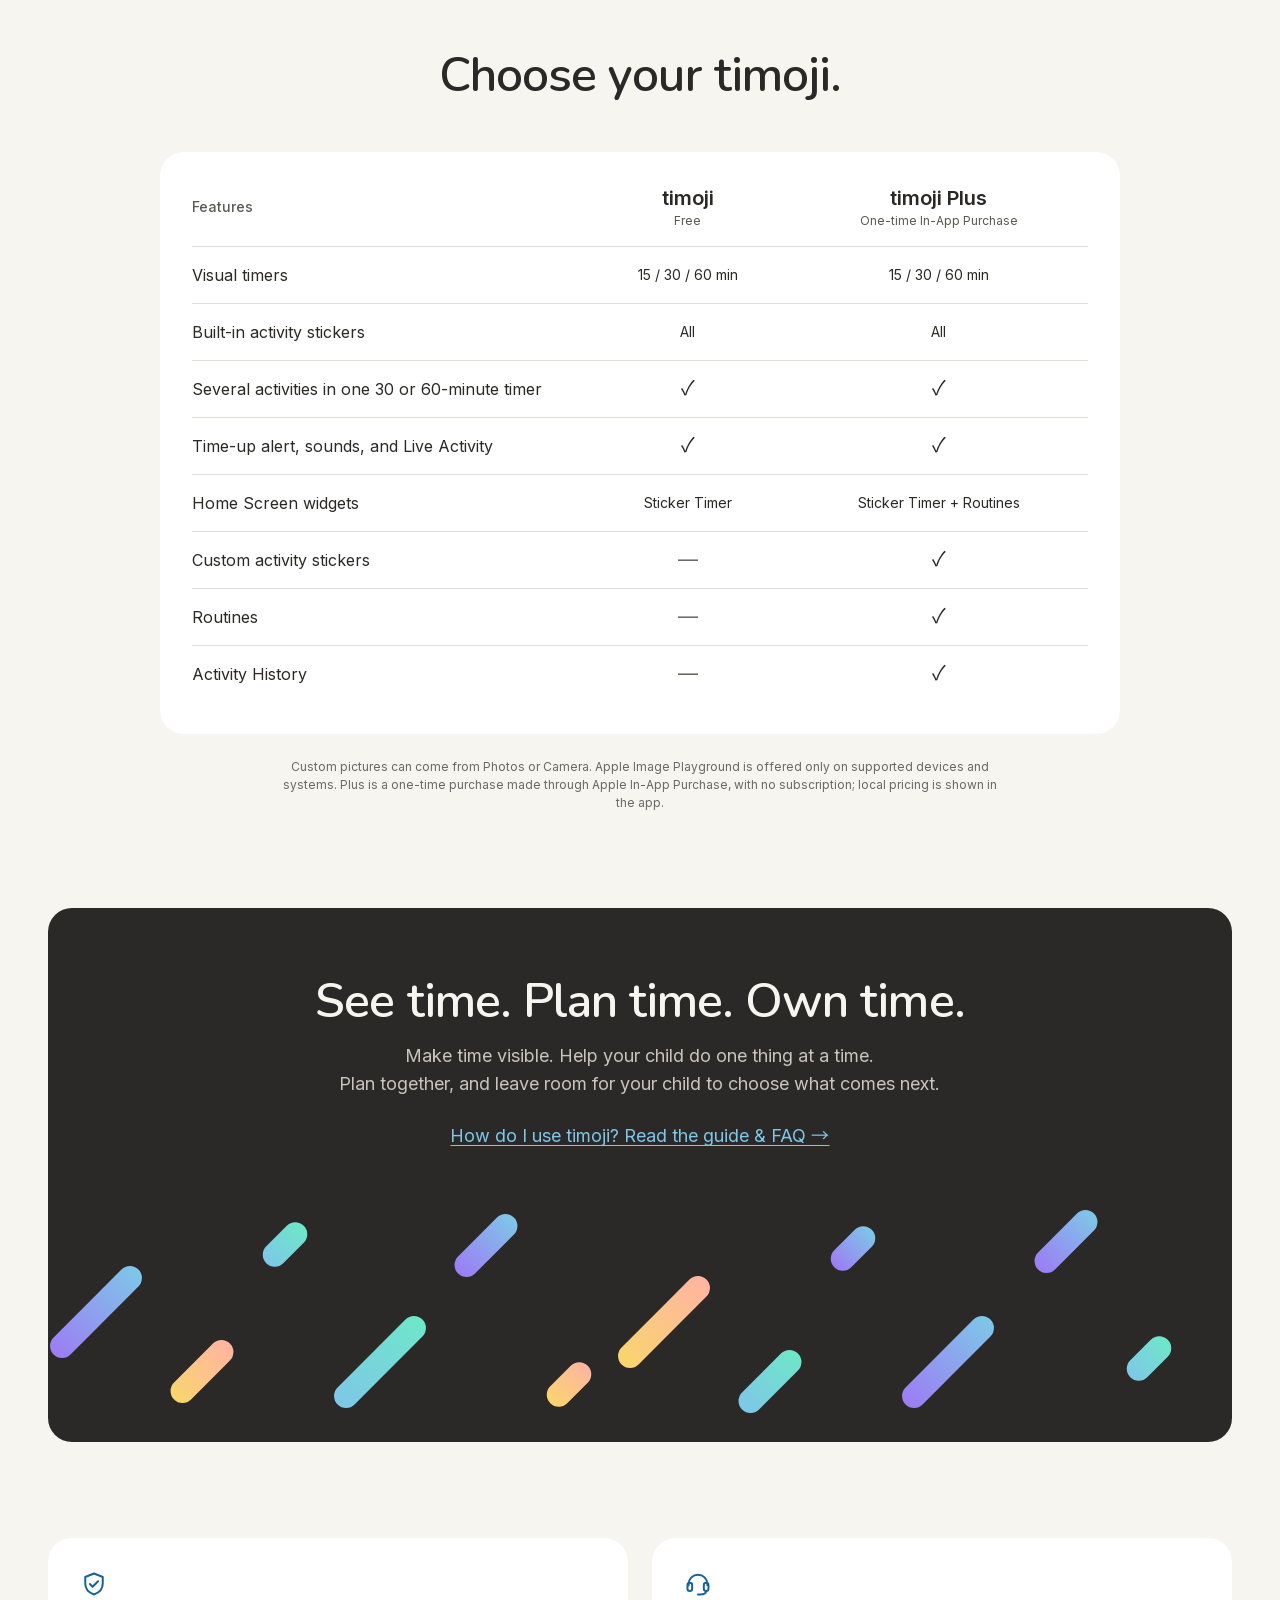
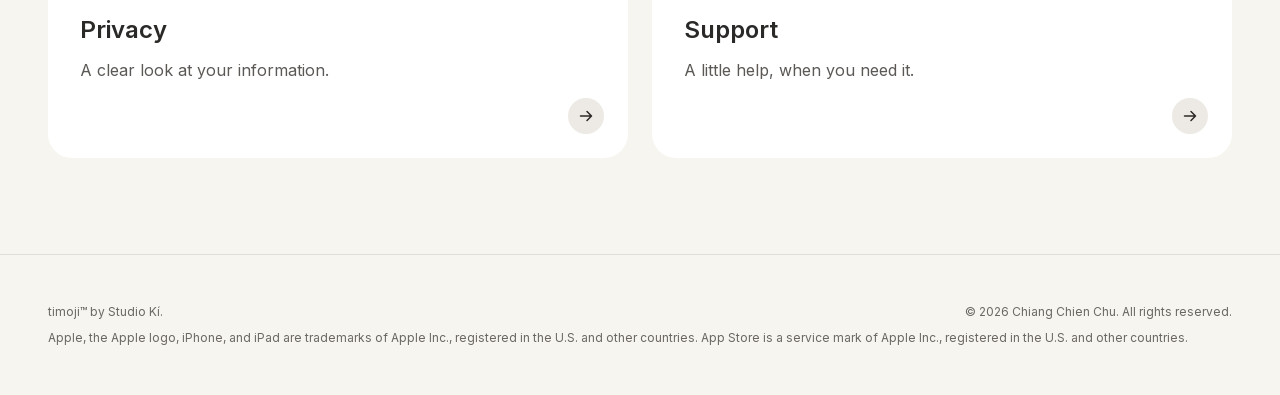
==== commit d17d055c: "Home: Apple-style layout in Studio Kí. (Product nav, tiles, compare panel) - Sticky Product nav (Fre" ====
--- a/index.html
+++ b/index.html
@@ -16,6 +16,7 @@
   <script>(function(d){d.classList.add("js");try{var t=localStorage.getItem("theme");if(t==="light"||t==="dark")d.setAttribute("data-theme",t)}catch(e){}})(document.documentElement)</script>
   <script src="assets/site-header.js" defer></script>
   <script src="assets/feature-row.js" defer></script>
+  <script src="assets/product-nav.js" defer></script>
 </head>
 <body class="home-page">
   <a class="skip-link" href="#main">Skip to content</a>
@@ -35,105 +36,22 @@
       <button class="site-header__menu" type="button" aria-expanded="false" aria-controls="site-nav" aria-label="Menu"><svg class="icon-menu" viewBox="0 0 20 20" fill="none" stroke="currentColor" stroke-width="1.75" stroke-linecap="round" aria-hidden="true" focusable="false"><path d="M3 5.5h14M3 10h14M3 14.5h14"/></svg><svg class="icon-close" viewBox="0 0 20 20" fill="none" stroke="currentColor" stroke-width="1.75" stroke-linecap="round" aria-hidden="true" focusable="false"><path d="M5 5l10 10M15 5L5 15"/></svg></button>
     </div>
   </header>
+  <nav class="product-nav" aria-label="timoji">
+    <div class="product-nav__inner">
+      <a class="product-nav__name" href="#top">timoji</a>
+      <ul class="product-nav__links" id="product-nav-links">
+        <li><a href="#how-it-works">Free</a></li>
+        <li><a href="#plus">Plus</a></li>
+        <li><a href="#compare">Compare</a></li>
+        <li><a href="guide.html">Guide &amp; FAQ</a></li>
+      </ul>
+      <a class="product-nav__cta" href="https://apps.apple.com/app/id6818863589?l=en">Download</a>
+      <button class="product-nav__toggle" type="button" aria-expanded="false" aria-controls="product-nav-links" aria-label="Sections"><svg viewBox="0 0 20 20" fill="none" stroke="currentColor" stroke-width="1.75" stroke-linecap="round" stroke-linejoin="round" aria-hidden="true" focusable="false"><path d="M5 7.5 10 12.5l5-5"/></svg></button>
+    </div>
+  </nav>
   <main id="main" class="shell" tabindex="-1">
     <section class="hero" aria-labelledby="home-title">
-      <div class="hero-copy">
-        <div class="home-brand"><img class="app-icon" src="assets/home/app-icon.png" width="1024" height="1024" alt="timoji" fetchpriority="high"></div>
-        <h1 id="home-title">timoji</h1>
-        <p class="tagline">See time. Plan days together.</p>
-        <p class="intro">Choose activity stickers together, help your child understand the time remaining, and talk about what comes next. From reading together to getting ready to leave, make room for patience and companionship.</p>
-        <div class="hero-actions">
-          <a class="app-store-link" href="https://apps.apple.com/app/id6818863589?l=en" aria-label="Download timoji on the App Store">
-            <img src="assets/home/app-store-badge-en.svg" width="144" height="48" alt="Download on the App Store">
-          </a>
-          <a class="button" href="#how-it-works">Explore timoji <span aria-hidden="true">↓</span></a>
-        </div>
-      </div>
-      <figure class="product-preview">
-        <video controls playsinline preload="metadata" poster="assets/home/preview-en.webp" width="886" height="1920" aria-label="timoji product preview">
-          <source src="assets/home/preview-en.mp4" type="video/mp4">
-          <a href="assets/home/preview-en.mp4">Download the video</a>
-        </video>
-      </figure>
-    </section>
-
-    <section id="how-it-works" class="home-section fc-section" aria-labelledby="how-title" tabindex="-1">
-      <div class="fc-head"><div><p class="feature-label">Included in Free</p><h2 id="how-title">Everyday essentials, included.</h2></div></div>
-      <ul class="fc-track" id="how-track" tabindex="0" aria-labelledby="how-title">
-        <li class="fc">
-          <div class="fc-copy"><h3 class="fc-title">No need to keep saying “Hurry up.”</h3><p class="fc-body">Help your child see time, one thing at a time.</p></div>
-          <div class="fc-media"><img src="assets/home/core-01-en.webp" width="720" height="720" alt="A 15-minute visual timer with a bunny sticker." loading="lazy"></div>
-        </li>
-        <li class="fc">
-          <div class="fc-copy"><h3 class="fc-title">Pick a sticker. Start together.</h3><p class="fc-body">Tap a sticker, drag the ring to set the time, then tap GO.</p></div>
-          <div class="fc-media"><img src="assets/home/pick-en.webp" width="800" height="453" alt="Activity stickers and the GO button." loading="lazy"></div>
-        </li>
-        <li class="fc">
-          <div class="fc-copy"><h3 class="fc-title">Choose what comes next.</h3><p class="fc-body">Again or Next? Plan together, and let your child choose.</p></div>
-          <div class="fc-media"><img src="assets/home/next-en.webp" width="800" height="482" alt="Again and Next choices after an activity ends." loading="lazy"></div>
-        </li>
-        <li class="fc">
-          <div class="fc-copy"><h3 class="fc-title">Some things don’t need to be rushed.</h3><p class="fc-body">Up to 60 minutes, for things that take time.</p></div>
-          <div class="fc-media"><img src="assets/home/core-05-en.webp" width="800" height="615" alt="Several activities arranged in a 60-minute timer." loading="lazy"></div>
-        </li>
-      </ul>
-      <div class="fc-controls"><button class="fc-ctl" type="button" data-dir="-1" aria-label="Previous" aria-controls="how-track"><svg viewBox="0 0 20 20" fill="none" stroke="currentColor" stroke-width="1.75" stroke-linecap="round" stroke-linejoin="round" aria-hidden="true" focusable="false"><path d="M12.5 4.5 7 10l5.5 5.5"/></svg></button><button class="fc-ctl" type="button" data-dir="1" aria-label="Next" aria-controls="how-track"><svg viewBox="0 0 20 20" fill="none" stroke="currentColor" stroke-width="1.75" stroke-linecap="round" stroke-linejoin="round" aria-hidden="true" focusable="false"><path d="M7.5 4.5 13 10l-5.5 5.5"/></svg></button></div>
-    </section>
-
-    <section class="home-section plus-features fc-section" aria-labelledby="plus-title">
-      <div class="fc-head"><div><p class="feature-label">timoji Plus · One-time In-App Purchase</p><h2 id="plus-title">Make it a little more your own.</h2></div></div>
-      <ul class="fc-track" id="plus-track" tabindex="0" aria-labelledby="plus-title">
-        <li class="fc">
-          <div class="fc-copy"><h3 class="fc-title">Make your own stickers.</h3><p class="fc-body">Turn your own photos into activity stickers.</p></div>
-          <div class="fc-media"><img src="assets/home/core-04-en.webp" width="800" height="904" alt="The sticker sheet with New sticker and your activity stickers." loading="lazy"></div>
-        </li>
-        <li class="fc">
-          <div class="fc-copy"><h3 class="fc-title">Plan a routine together.</h3><p class="fc-body">Set up a routine once. Use it any day.</p></div>
-          <div class="fc-media"><img src="assets/home/plus-en.webp" width="800" height="857" alt="A saved routine with its activities and times." loading="lazy"></div>
-        </li>
-        <li class="fc">
-          <div class="fc-copy"><h3 class="fc-title">Look back together.</h3><p class="fc-body">See the activities you’ve done together.</p></div>
-          <div class="fc-media"><img src="assets/home/history-en.webp" width="746" height="987" alt="This week’s activity time, with a daily bar chart." loading="lazy"></div>
-        </li>
-      </ul>
-      <div class="fc-controls"><button class="fc-ctl" type="button" data-dir="-1" aria-label="Previous" aria-controls="plus-track"><svg viewBox="0 0 20 20" fill="none" stroke="currentColor" stroke-width="1.75" stroke-linecap="round" stroke-linejoin="round" aria-hidden="true" focusable="false"><path d="M12.5 4.5 7 10l5.5 5.5"/></svg></button><button class="fc-ctl" type="button" data-dir="1" aria-label="Next" aria-controls="plus-track"><svg viewBox="0 0 20 20" fill="none" stroke="currentColor" stroke-width="1.75" stroke-linecap="round" stroke-linejoin="round" aria-hidden="true" focusable="false"><path d="M7.5 4.5 13 10l-5.5 5.5"/></svg></button></div>
-    </section>
-
-    <section class="home-section fc-section" aria-labelledby="new-title">
-      <div class="fc-head"><div><p class="feature-label">New in 1.7.0</p><h2 id="new-title">Ready when you are.</h2></div></div>
-      <ul class="fc-track" id="new-track" tabindex="0" aria-labelledby="new-title">
-        <li class="fc">
-          <div class="fc-copy"><h3 class="fc-title">Start from your Home Screen.</h3><p class="fc-body">Tap a sticker on the widget to start. Routines widget in Plus.</p></div>
-          <div class="fc-media"><img src="assets/home/widgets-en.webp" width="640" height="965" alt="timoji widgets on the Home Screen, with favorite stickers and a routine." loading="lazy"></div>
-        </li>
-        <li class="fc">
-          <div class="fc-copy"><h3 class="fc-title">Fold it like a book.</h3><p class="fc-body">On iPhone Duo, see the time on one side and plan on the other.</p></div>
-          <div class="fc-media"><img src="assets/home/duo-en.webp" width="800" height="617" alt="iPhone Duo folded like a book, with the timer on one side and stickers on the other." loading="lazy"></div>
-        </li>
-      </ul>
-      <div class="fc-controls"><button class="fc-ctl" type="button" data-dir="-1" aria-label="Previous" aria-controls="new-track"><svg viewBox="0 0 20 20" fill="none" stroke="currentColor" stroke-width="1.75" stroke-linecap="round" stroke-linejoin="round" aria-hidden="true" focusable="false"><path d="M12.5 4.5 7 10l5.5 5.5"/></svg></button><button class="fc-ctl" type="button" data-dir="1" aria-label="Next" aria-controls="new-track"><svg viewBox="0 0 20 20" fill="none" stroke="currentColor" stroke-width="1.75" stroke-linecap="round" stroke-linejoin="round" aria-hidden="true" focusable="false"><path d="M7.5 4.5 13 10l-5.5 5.5"/></svg></button></div>
-    </section>
-
-    <section class="home-section" aria-labelledby="plans-title">
-      <div class="section-heading"><h2 id="plans-title">Choose your timoji.</h2></div>
-      <div class="table-scroll" tabindex="0">
-      <table class="comparison" aria-labelledby="plans-title">
-        <thead><tr><th scope="col">Features</th><th scope="col">timoji<span>Free</span></th><th scope="col" class="plus-column">timoji Plus<span>One-time In-App Purchase</span></th></tr></thead>
-        <tbody><tr><th scope="row">Visual timers</th><td>15 / 30 / 60 min</td><td>15 / 30 / 60 min</td></tr>
-<tr><th scope="row">Built-in activity stickers</th><td>All</td><td>All</td></tr>
-<tr><th scope="row">Several activities in one 30 or 60-minute timer</th><td><span aria-hidden="true">✓</span><span class="visually-hidden">Included</span></td><td><span aria-hidden="true">✓</span><span class="visually-hidden">Included</span></td></tr>
-<tr><th scope="row">Time-up alert, sounds, and Live Activity</th><td><span aria-hidden="true">✓</span><span class="visually-hidden">Included</span></td><td><span aria-hidden="true">✓</span><span class="visually-hidden">Included</span></td></tr><tr><th scope="row">Home Screen widgets</th><td>Sticker Timer</td><td>Sticker Timer + Routines</td></tr>
-<tr><th scope="row">Custom activity stickers</th><td><span class="not-included" aria-hidden="true">—</span><span class="visually-hidden">Not included</span></td><td class="plus-exclusive"><span aria-hidden="true">✓</span><span class="visually-hidden">Included</span></td></tr>
-<tr><th scope="row">Routines</th><td><span class="not-included" aria-hidden="true">—</span><span class="visually-hidden">Not included</span></td><td class="plus-exclusive"><span aria-hidden="true">✓</span><span class="visually-hidden">Included</span></td></tr>
-<tr><th scope="row">Activity History</th><td><span class="not-included" aria-hidden="true">—</span><span class="visually-hidden">Not included</span></td><td class="plus-exclusive"><span aria-hidden="true">✓</span><span class="visually-hidden">Included</span></td></tr></tbody>
-      </table>
-      </div>
-      <p class="plan-note">Custom pictures can come from Photos or Camera. Apple Image Playground is offered only on supported devices and systems. Plus is a one-time purchase made through Apple In-App Purchase, with no subscription; local pricing is shown in the app.</p>
-    </section>
-
-    <section class="home-section maker" aria-labelledby="maker-title">
-      <div class="maker-message">
-      <div class="ki-pills" aria-hidden="true">
+      <div class="ki-pills ki-pills--hero" aria-hidden="true">
         <span class="ki-pill l5 bv" style="left:44px;top:36px"></span>
         <span class="ki-pill l3 tb" style="left:116px;top:92px"></span>
         <span class="ki-pill ki-pill--s l5 bv" style="left:36px;top:150px"></span>
@@ -147,11 +65,124 @@
         <span class="ki-pill l2 ra" style="right:150px;top:248px"></span>
         <span class="ki-pill ki-pill--s l3 bv" style="right:52px;top:244px"></span>
       </div>
-            <h2 id="maker-title">See time. Plan time. Own time.</h2>
-      <p class="maker-copy"><span>Make time visible. Help your child do one thing at a time.</span><span>Plan together, and leave room for your child to choose what comes next.</span></p>
-      </div>
-    <p class="support-note"><a href="guide.html">How do I use timoji? Read the guide & FAQ →</a></p>
-<div class="home-links">
+      <div class="hero-copy">
+        <div class="home-brand"><img class="app-icon" src="assets/home/app-icon.png" width="1024" height="1024" alt="timoji" fetchpriority="high"></div>
+        <h1 id="home-title">timoji</h1>
+        <p class="tagline">See time. Plan days together.</p>
+        <p class="intro">Choose activity stickers together, help your child understand the time remaining, and talk about what comes next. From reading together to getting ready to leave, make room for patience and companionship.</p>
+        <div class="hero-actions">
+          <a class="app-store-link" href="https://apps.apple.com/app/id6818863589?l=en" aria-label="Download timoji on the App Store">
+            <img src="assets/home/app-store-badge-en.svg" width="144" height="48" alt="Download on the App Store">
+          </a>
+          <a class="button" href="#how-it-works">Explore timoji <span aria-hidden="true">↓</span></a>
+        </div>
+        <p class="hero-video-link"><a href="assets/home/preview-en.mp4">Download the video</a></p>
+      </div>
+      <figure class="product-preview">
+        <video controls playsinline preload="metadata" poster="assets/home/preview-en.webp" width="886" height="1920" aria-label="timoji product preview">
+          <source src="assets/home/preview-en.mp4" type="video/mp4">
+        </video>
+      </figure>
+    </section>
+
+    <section id="how-it-works" class="home-section fc-section" aria-labelledby="how-title" tabindex="-1">
+      <div class="fc-head"><div><p class="feature-label">Included in Free</p><h2 id="how-title">Everyday essentials, included.</h2></div></div>
+      <ul class="fc-track" id="how-track" tabindex="0" aria-labelledby="how-title">
+        <li class="fc">
+          <div class="fc-copy"><h3 class="fc-title">No need to keep saying “Hurry up.”</h3><p class="fc-body">Help your child see time, one thing at a time.</p></div>
+          <div class="fc-media"><img src="assets/home/core-01-en.webp" width="720" height="720" alt="A 15-minute visual timer with a bunny sticker." loading="lazy"></div>
+        </li>
+        <li class="fc">
+          <div class="fc-copy"><h3 class="fc-title">Pick a sticker. Start together.</h3><p class="fc-body">Tap a sticker, drag the ring to set the time, then tap GO.</p></div>
+          <div class="fc-media"><img src="assets/home/pick-en.webp" width="800" height="453" alt="Activity stickers and the GO button." loading="lazy"></div>
+        </li>
+        <li class="fc">
+          <div class="fc-copy"><h3 class="fc-title">Choose what comes next.</h3><p class="fc-body">Again or Next? Plan together, and let your child choose.</p></div>
+          <div class="fc-media"><img src="assets/home/next-en.webp" width="800" height="482" alt="Again and Next choices after an activity ends." loading="lazy"></div>
+        </li>
+        <li class="fc">
+          <div class="fc-copy"><h3 class="fc-title">Some things don’t need to be rushed.</h3><p class="fc-body">Up to 60 minutes, for things that take time.</p></div>
+          <div class="fc-media"><img src="assets/home/core-05-en.webp" width="800" height="615" alt="Several activities arranged in a 60-minute timer." loading="lazy"></div>
+        </li>
+      </ul>
+      <div class="fc-controls"><button class="fc-ctl" type="button" data-dir="-1" aria-label="Previous" aria-controls="how-track"><svg viewBox="0 0 20 20" fill="none" stroke="currentColor" stroke-width="1.75" stroke-linecap="round" stroke-linejoin="round" aria-hidden="true" focusable="false"><path d="M12.5 4.5 7 10l5.5 5.5"/></svg></button><button class="fc-ctl" type="button" data-dir="1" aria-label="Next" aria-controls="how-track"><svg viewBox="0 0 20 20" fill="none" stroke="currentColor" stroke-width="1.75" stroke-linecap="round" stroke-linejoin="round" aria-hidden="true" focusable="false"><path d="M7.5 4.5 13 10l-5.5 5.5"/></svg></button></div>
+    </section>
+
+    <section id="plus" class="home-section tiles" aria-labelledby="plus-title">
+      <div class="section-head section-head--center"><p class="feature-label">timoji Plus · One-time In-App Purchase</p><h2 id="plus-title">Make it a little more your own.</h2></div>
+      <div class="bento">
+        <article class="tile tile--full">
+          <div class="tile__copy"><h3>Make your own stickers.</h3><p>Turn your own photos into activity stickers.</p></div>
+          <div class="tile__media tile__media--device"><div class="device"><img src="assets/home/tile-stickers-en.webp" width="760" height="1316" alt="The sticker sheet with New sticker and your activity stickers." loading="lazy" decoding="async"></div></div>
+        </article>
+        <article class="tile tile--half">
+          <div class="tile__copy"><h3>Plan a routine together.</h3><p>Set up a routine once. Use it any day.</p></div>
+          <div class="tile__media tile__media--device"><div class="device"><img src="assets/home/tile-routine-en.webp" width="760" height="1321" alt="A saved routine with its activities and times." loading="lazy" decoding="async"></div></div>
+        </article>
+        <article class="tile tile--half">
+          <div class="tile__copy"><h3>Look back together.</h3><p>See the activities you’ve done together.</p></div>
+          <div class="tile__media tile__media--device"><div class="device"><img src="assets/home/tile-history-en.webp" width="760" height="1321" alt="This week’s activity time, with a daily bar chart." loading="lazy" decoding="async"></div></div>
+        </article>
+      </div>
+    </section>
+
+    <section id="new" class="home-section tiles" aria-labelledby="new-title">
+      <div class="section-head section-head--center"><p class="feature-label tag">New in 1.7.0</p><h2 id="new-title">Ready when you are.</h2></div>
+      <div class="bento">
+        <article class="tile tile--half">
+          <div class="tile__copy"><h3>Start from your Home Screen.</h3><p>Tap a sticker on the widget to start. Routines widget in Plus.</p></div>
+          <div class="tile__media tile__media--device"><div class="device"><img src="assets/home/tile-widgets-en.webp" width="760" height="1321" alt="timoji widgets on the Home Screen, with favorite stickers and a routine." loading="lazy" decoding="async"></div></div>
+        </article>
+        <article class="tile tile--half tile--wide-media">
+          <div class="tile__copy"><h3>Fold it like a book.</h3><p>On iPhone Duo, see the time on one side and plan on the other.</p></div>
+          <div class="tile__media"><img src="assets/home/tile-duo-en.webp" width="1100" height="858" alt="iPhone Duo folded like a book, with the timer on one side and stickers on the other." loading="lazy" decoding="async"></div>
+        </article>
+      </div>
+    </section>
+
+    <section id="compare" class="home-section compare" aria-labelledby="plans-title">
+      <div class="section-head section-head--center"><h2 id="plans-title">Choose your timoji.</h2></div>
+      <div class="compare-panel table-scroll" tabindex="0">
+      <table class="comparison" aria-labelledby="plans-title">
+        <thead><tr><th scope="col">Features</th><th scope="col">timoji<span>Free</span></th><th scope="col" class="plus-column">timoji Plus<span>One-time In-App Purchase</span></th></tr></thead>
+        <tbody><tr><th scope="row">Visual timers</th><td>15 / 30 / 60 min</td><td>15 / 30 / 60 min</td></tr>
+<tr><th scope="row">Built-in activity stickers</th><td>All</td><td>All</td></tr>
+<tr><th scope="row">Several activities in one 30 or 60-minute timer</th><td><span aria-hidden="true">✓</span><span class="visually-hidden">Included</span></td><td><span aria-hidden="true">✓</span><span class="visually-hidden">Included</span></td></tr>
+<tr><th scope="row">Time-up alert, sounds, and Live Activity</th><td><span aria-hidden="true">✓</span><span class="visually-hidden">Included</span></td><td><span aria-hidden="true">✓</span><span class="visually-hidden">Included</span></td></tr><tr><th scope="row">Home Screen widgets</th><td>Sticker Timer</td><td>Sticker Timer + Routines</td></tr>
+<tr><th scope="row">Custom activity stickers</th><td><span class="not-included" aria-hidden="true">—</span><span class="visually-hidden">Not included</span></td><td class="plus-exclusive"><span aria-hidden="true">✓</span><span class="visually-hidden">Included</span></td></tr>
+<tr><th scope="row">Routines</th><td><span class="not-included" aria-hidden="true">—</span><span class="visually-hidden">Not included</span></td><td class="plus-exclusive"><span aria-hidden="true">✓</span><span class="visually-hidden">Included</span></td></tr>
+<tr><th scope="row">Activity History</th><td><span class="not-included" aria-hidden="true">—</span><span class="visually-hidden">Not included</span></td><td class="plus-exclusive"><span aria-hidden="true">✓</span><span class="visually-hidden">Included</span></td></tr></tbody>
+      </table>
+      </div>
+      <p class="plan-note">Custom pictures can come from Photos or Camera. Apple Image Playground is offered only on supported devices and systems. Plus is a one-time purchase made through Apple In-App Purchase, with no subscription; local pricing is shown in the app.</p>
+    </section>
+
+    <section class="home-section maker" aria-labelledby="maker-title">
+      <div class="tile tile--full tile--inverse" data-theme="dark">
+        <div class="tile__copy">
+          <h2 id="maker-title">See time. Plan time. Own time.</h2>
+          <p class="maker-copy"><span>Make time visible. Help your child do one thing at a time.</span><span>Plan together, and leave room for your child to choose what comes next.</span></p>
+          <p class="support-note"><a href="guide.html">How do I use timoji? Read the guide & FAQ →</a></p>
+        </div>
+        <div class="ki-pills ki-pills--band" aria-hidden="true">
+        <span class="ki-pill l5 bv"></span>
+        <span class="ki-pill l3 ra"></span>
+        <span class="ki-pill l2 tb"></span>
+        <span class="ki-pill l5 tb"></span>
+        <span class="ki-pill l3 bv"></span>
+        <span class="ki-pill l2 ra"></span>
+        <span class="ki-pill l5 ra"></span>
+        <span class="ki-pill l3 tb"></span>
+        <span class="ki-pill l2 bv"></span>
+        <span class="ki-pill l5 bv"></span>
+        <span class="ki-pill l3 bv"></span>
+        <span class="ki-pill l2 tb"></span>
+        </div>
+      </div>
+    </section>
+
+    <div class="home-section home-links-section">
+      <div class="home-links">
       <a class="link-card" href="privacy.html">
         <svg class="link-icon" viewBox="0 0 24 24" fill="none" stroke="currentColor" stroke-width="1.7" stroke-linecap="round" stroke-linejoin="round" aria-hidden="true"><path d="M12 3 4.5 6v5.5c0 4.5 3 7.8 7.5 9.5 4.5-1.7 7.5-5 7.5-9.5V6L12 3Z"/><path d="m8.5 12 2.3 2.3 4.7-4.7"/></svg>
         <strong>Privacy</strong>
@@ -164,8 +195,8 @@
         <span>A little help, when you need it.</span>
         <span class="fc-action" aria-hidden="true"><svg viewBox="0 0 20 20" fill="none" stroke="currentColor" stroke-width="1.5" stroke-linecap="round" stroke-linejoin="round" focusable="false"><path d="M4.5 10h11M11 5.5l4.5 4.5-4.5 4.5"/></svg></span>
       </a>
-    </div>
-    </section>
+      </div>
+    </div>
   </main>
   <footer class="site-footer-wrap">
     <div class="site-footer shell">
--- a/assets/studio-ki.css
+++ b/assets/studio-ki.css
@@ -68,9 +68,17 @@
   --font-sans: "Inter", "Noto Sans TC", system-ui, sans-serif;
   --font-tc: "Noto Sans TC", "Inter", system-ui, sans-serif;
 
+  /* Status tag ("New in 1.7.0") and the CSS device frame around app screens */
+  --tag-bg: #edf7fc;
+  --tag-text: #15629a;
+  --device-bezel: #2b2927;
+
   /* Site layout */
-  --content-max: 1200px;
+  --content-max: 1200px;   /* Website header */
+  --wide-max: 1344px;      /* home page tiles, rows and Product nav */
+  --text-max: 720px;       /* reading column */
   --header-height: 88px;
+  --product-nav-height: 52px;
 }
 
 /* Dark theme: follows the system unless the header toggle chose a theme (html[data-theme]). */
@@ -83,10 +91,12 @@
     --action-secondary-hover: #2b2927;
     --logo-ink: #f7f5f0; --logo-brow: #7ec7e8;
     --shadow-overlay: 0 8px 24px rgba(0, 0, 0, 0.48);
+    --tag-bg: #0e3a5c; --tag-text: #d7eef8; --device-bezel: #171615;
     color-scheme: dark;
   }
 }
-:root[data-theme="dark"] {
+/* [data-theme="dark"] on <html> comes from the toggle; on an element (the closing Inverse tile) it pins that element to the dark tokens. */
+:root[data-theme="dark"], [data-theme="dark"] {
   --surface: #211f1d; --surface-raised: #2b2927; --surface-sunken: #171615; --surface-inverse: #f7f5f0;
   --text-primary: #f7f5f0; --text-secondary: #c9c4bd; --text-tertiary: #a0a4a7;
   --text-brand: #7ec7e8; --text-on-action: #2b2927; --text-inverse: #2b2927; --text-disabled: #6b6864;
@@ -94,6 +104,7 @@
   --action-secondary-hover: #2b2927;
   --logo-ink: #f7f5f0; --logo-brow: #7ec7e8;
   --shadow-overlay: 0 8px 24px rgba(0, 0, 0, 0.48);
+  --tag-bg: #0e3a5c; --tag-text: #d7eef8; --device-bezel: #171615;
   color-scheme: dark;
 }
 :root[data-theme="light"] { color-scheme: light; }
@@ -161,7 +172,7 @@
 
 /* ---------- Website header ---------- */
 .site-header {
-  position: relative; z-index: 10;
+  position: relative; z-index: 15; /* above the sticky Product nav, so the mobile menu panel covers it */
   background: var(--surface-raised);
   border-bottom: var(--stroke-hairline) solid var(--border-subtle);
 }
@@ -267,61 +278,139 @@
 /* ---------- Page structure ---------- */
 main { padding-block: var(--space-16) var(--space-24); }
 main:focus { outline: none; }
-.home-page main { padding-block: 0; }
-
-.home-section { padding-block: var(--space-24) 0; scroll-margin-top: var(--space-6); }
+.home-page main { padding-block: 0; max-width: calc(var(--wide-max) + 2 * var(--page-inset)); }
+
+.home-section { padding-block: var(--space-24) 0; scroll-margin-top: calc(var(--product-nav-height) + var(--space-6)); }
 .home-page main > .home-section:last-child { padding-bottom: var(--space-24); }
-
-.section-heading { max-width: 760px; margin: 0 auto var(--space-12); text-align: center; }
-.section-heading .feature-label { margin-bottom: var(--space-3); }
+@media (prefers-reduced-motion: no-preference) { html:has(.product-nav) { scroll-behavior: smooth; } }
+
+/* Section heading block: kicker above a brand-display h2, 48 px above the content. */
+.section-head { margin-bottom: var(--space-12); }
+.section-head .feature-label { margin-bottom: var(--space-3); }
+.section-head--center { text-align: center; }
+.section-head--center h2 { max-width: 16em; margin-inline: auto; }
 
 h2, .home-page h2 {
   font-family: var(--font-display);
   font-size: 32px; line-height: 40px; font-weight: 600; letter-spacing: 0;
   color: var(--text-primary); text-wrap: balance;
 }
-
-/* ---------- Hero ---------- */
+.home-page main h2 { font-size: 48px; line-height: 58px; letter-spacing: -0.96px; }
+
+/* "New in 1.7.0" as a status tag */
+.feature-label.tag {
+  display: inline-block; padding: 0 var(--space-2); border-radius: var(--radius-sm);
+  background: var(--tag-bg); color: var(--tag-text);
+  font-size: 12px; line-height: 18px; font-weight: 500; letter-spacing: 0; text-transform: none;
+}
+
+/* ---------- Product nav ---------- */
+.product-nav {
+  position: sticky; top: 0; z-index: 12;
+  min-height: var(--product-nav-height);
+  background: var(--surface);
+  border-bottom: var(--stroke-hairline) solid var(--border-subtle);
+}
+@supports ((backdrop-filter: blur(1px)) or (-webkit-backdrop-filter: blur(1px))) {
+  .product-nav {
+    background: color-mix(in srgb, var(--surface) 90%, transparent);
+    -webkit-backdrop-filter: saturate(180%) blur(20px); backdrop-filter: saturate(180%) blur(20px);
+  }
+}
+.product-nav__inner {
+  display: flex; align-items: center; justify-content: space-between; flex-wrap: wrap;
+  max-width: calc(var(--wide-max) + 2 * var(--page-inset)); min-height: var(--product-nav-height);
+  margin-inline: auto; padding-inline: var(--page-inset);
+}
+.product-nav__name {
+  display: inline-flex; align-items: center; min-height: var(--control-height);
+  font-family: var(--font-display); font-size: 20px; line-height: 28px; font-weight: 600;
+  color: var(--text-primary); text-decoration: none; border-radius: var(--radius-sm);
+}
+.product-nav__links { list-style: none; display: flex; align-items: center; gap: var(--space-6); margin: 0 0 0 auto; padding: 0; }
+.product-nav__links a {
+  display: inline-flex; align-items: center; min-height: var(--control-height);
+  font-size: 14px; line-height: 20px; font-weight: 500; white-space: nowrap;
+  color: var(--text-secondary); text-decoration: none; border-radius: var(--radius-sm);
+  transition: color var(--dur-fast) var(--ease);
+}
+.product-nav__links a:hover, .product-nav__links a[aria-current="true"] { color: var(--text-primary); }
+.product-nav__cta {
+  display: inline-flex; align-items: center; height: var(--control-height-compact); margin-left: var(--space-6); padding: 0 var(--space-4);
+  border-radius: var(--radius-md); background: var(--action-primary); color: var(--text-on-action);
+  font-size: 14px; line-height: 20px; font-weight: 500; text-decoration: none; white-space: nowrap;
+  transition: background-color var(--dur-fast) var(--ease), transform var(--dur-fast) var(--ease);
+}
+.product-nav__cta:hover { background: var(--action-primary-hover); }
+.product-nav__cta:active { background: var(--action-primary-pressed); transform: scale(0.98); }
+.product-nav__toggle { display: none; }
+
+@media (max-width: 767.98px) {
+  /* Without JavaScript the links sit in a scrollable row under the name. */
+  .product-nav__name { margin-right: auto; }
+  .product-nav__links { order: 3; flex: 1 0 100%; margin: 0; overflow-x: auto; scrollbar-width: none; }
+  .product-nav__cta { margin-left: 0; }
+  /* With JavaScript they move into a panel behind the chevron. */
+  .js .product-nav__inner { flex-wrap: nowrap; }
+  .js .product-nav__toggle {
+    display: inline-grid; place-items: center; width: var(--control-height); height: var(--control-height);
+    margin-left: var(--space-1); margin-right: calc(var(--space-3) * -1); padding: 0; border: 0; border-radius: var(--radius-md);
+    background: transparent; color: var(--text-primary); cursor: pointer;
+    transition: background-color var(--dur-fast) var(--ease);
+  }
+  .js .product-nav__toggle:hover { background: var(--action-secondary-hover); }
+  .js .product-nav__toggle svg { width: var(--icon-size); height: var(--icon-size); transition: transform var(--dur-fast) var(--ease); }
+  .js .product-nav__toggle[aria-expanded="true"] svg { transform: rotate(180deg); }
+  .js .product-nav__links {
+    position: absolute; top: 100%; left: 0; right: 0; flex-direction: column; align-items: stretch; gap: 0; overflow: visible;
+    background: var(--surface-raised); box-shadow: var(--shadow-overlay);
+    border-bottom: var(--stroke-hairline) solid var(--border-subtle);
+  }
+  .js .product-nav:not(.is-open) .product-nav__links { display: none; }
+  .js .product-nav__links li + li { border-top: var(--stroke-hairline) solid var(--border-subtle); }
+  .js .product-nav__links a { display: flex; min-height: 48px; padding: 0 var(--page-inset); border-radius: 0; font-size: 16px; line-height: 24px; }
+}
+
+/* ---------- Hero (centred, type-led) ---------- */
 .hero {
-  display: grid; grid-template-columns: minmax(0, 1.25fr) minmax(0, .75fr);
-  align-items: center; gap: var(--space-16);
-  padding-block: var(--space-24) 0;
-}
-.hero-copy { min-width: 0; }
-.home-page .app-icon { width: 144px; height: auto; border-radius: 32px; }
+  position: relative; isolation: isolate;
+  padding-top: calc(var(--space-16) + var(--space-24));
+  text-align: center;
+}
+.hero-copy { display: flex; flex-direction: column; align-items: center; gap: var(--space-6); }
+.home-page .app-icon { width: 96px; height: auto; border-radius: 22px; }
 .hero h1 {
-  margin-top: var(--space-8);
   font-family: var(--font-display);
   font-size: 64px; line-height: 76px; font-weight: 600; letter-spacing: -1.28px;
   color: var(--text-primary); text-wrap: balance;
 }
 .tagline {
-  margin-top: var(--space-2);
+  margin-top: calc(var(--space-6) * -1 + var(--space-2));
   font-family: var(--font-display);
   font-size: 20px; line-height: 28px; font-weight: 600;
   color: var(--text-secondary); text-wrap: balance;
 }
-.intro { margin-top: var(--space-6); max-width: 34em; font-size: 18px; line-height: 28px; color: var(--text-primary); }
+.intro { max-width: 640px; font-size: 18px; line-height: 28px; color: var(--text-secondary); }
 
 /* Official App Store artwork: unchanged, 48 px high, with 12 px clear space on all sides. */
-.hero-actions { display: flex; flex-wrap: wrap; align-items: center; gap: var(--space-3); margin-top: var(--space-6); margin-inline-start: -12px; }
-.app-store-link { display: inline-flex; flex: 0 0 auto; padding: 12px; text-decoration: none; border-radius: var(--radius-md); }
+.hero-actions { display: flex; flex-wrap: wrap; align-items: center; justify-content: center; gap: var(--space-4); margin-block: calc(var(--space-3) * -1); }
+.app-store-link { display: inline-flex; flex: 0 0 auto; padding: 12px; margin: -12px; text-decoration: none; border-radius: var(--radius-md); }
 .app-store-link img { width: auto; height: 48px; max-width: none; }
-
-.product-preview { width: min(100%, 280px); justify-self: center; }
+.hero-actions .app-store-link { margin: 0; }
+.hero-video-link { font-size: 14px; line-height: 22px; }
+
+.product-preview { width: min(100%, 320px); margin: var(--space-16) auto 0; }
 .product-preview > video {
   width: 100%; height: auto; aspect-ratio: 886 / 1920;
-  background: var(--surface-raised);
-  border: var(--stroke-hairline) solid var(--border-subtle); border-radius: var(--radius-xl);
-}
-.product-preview a { color: var(--text-brand); text-decoration: underline; }
+  background: var(--surface-raised); border-radius: var(--radius-xl);
+}
 
 /* ---------- Feature card row (Studio Kí. "Feature card") ---------- */
 body { overflow-x: clip; } /* the rows bleed to the viewport edge; never scroll the page sideways */
-.fc-section { --inset: calc(max(0px, (100vw - var(--content-max)) / 2) + var(--page-inset)); }
+.fc-section { --inset: calc(max(0px, (100vw - var(--wide-max) - 2 * var(--page-inset)) / 2) + var(--page-inset)); }
 .fc-head { margin-bottom: var(--space-12); }
 .fc-head .feature-label { margin-bottom: var(--space-3); }
-.fc-head h2 { max-width: 16em; font-size: 48px; line-height: 58px; letter-spacing: -0.96px; }
+.fc-head h2 { max-width: 16em; }
 .fc-track {
   list-style: none; margin: 0 calc(var(--inset) * -1); padding: 0 var(--page-inset) 0 var(--inset);
   display: flex; gap: var(--space-6);
@@ -367,40 +456,70 @@
 }
 .fc-action svg { width: var(--icon-size); height: var(--icon-size); }
 
-/* ---------- Comparison table ---------- */
-.table-scroll {
-  position: relative; overflow-x: auto; -webkit-overflow-scrolling: touch;
-  background: var(--surface-raised);
-  border: var(--stroke-hairline) solid var(--border-subtle); border-radius: var(--radius-md);
+/* ---------- Highlight tiles (bento) ---------- */
+.bento { display: grid; grid-template-columns: repeat(2, minmax(0, 1fr)); gap: var(--space-6); }
+.tile {
+  position: relative; overflow: hidden;
+  display: flex; flex-direction: column; align-items: center; gap: var(--space-8);
+  min-height: 480px; padding: var(--space-16) var(--space-12) var(--space-12);
+  background: var(--surface-raised); color: var(--text-primary); border-radius: var(--radius-xl);
+  text-align: center;
+}
+.tile--full { grid-column: 1 / -1; }
+.tile__copy { display: flex; flex-direction: column; align-items: center; gap: var(--space-3); max-width: 480px; }
+.tile--full .tile__copy { max-width: 720px; }
+.tile h3 {
+  font-family: var(--font-display); font-size: 32px; line-height: 40px; font-weight: 600; letter-spacing: 0;
+  color: var(--text-primary); text-wrap: balance;
+}
+.tile--full h3 { font-size: 48px; line-height: 58px; letter-spacing: -0.96px; }
+.tile__copy p { color: var(--text-secondary); text-wrap: pretty; }
+.tile--full .tile__copy p { font-size: 18px; line-height: 28px; }
+.tile__media { flex: 1; min-height: 0; width: 100%; display: flex; align-items: flex-end; justify-content: center; }
+.tile__media img { width: auto; height: auto; max-width: 100%; max-height: 100%; object-fit: contain; }
+@media (min-width: 1024px) { .bento .tile { height: 640px; } }
+
+/* App screens in a Studio Kí. device frame: an Inkstone bezel that runs off the bottom edge of the tile. */
+.tile:has(.tile__media--device) { padding-bottom: 0; }
+.tile__media--device { align-items: flex-start; }
+.device {
+  width: 300px; height: 100%; min-height: 0; overflow: hidden;
+  padding: 12px 12px 0; background: var(--device-bezel);
+  border-radius: 48px 48px 0 0;
+}
+.tile--full .device { width: 360px; border-radius: 56px 56px 0 0; }
+.device img { display: block; width: 100%; height: auto; max-width: none; max-height: none; }
+
+/* ---------- Compare panel ---------- */
+.compare-panel {
+  position: relative; max-width: 960px; margin-inline: auto; padding: var(--space-8);
+  overflow-x: auto; -webkit-overflow-scrolling: touch;
+  background: var(--surface-raised); border-radius: var(--radius-xl);
 }
 .comparison { width: 100%; min-width: 520px; border-collapse: collapse; font-size: 14px; line-height: 22px; }
 .comparison th, .comparison td {
-  padding: var(--space-3) var(--space-4); text-align: center; vertical-align: middle;
+  padding: var(--space-4); text-align: center; vertical-align: middle;
   border-bottom: var(--stroke-hairline) solid var(--border-subtle);
 }
 .comparison tbody tr:last-child > * { border-bottom: 0; }
-.comparison th:first-child { width: 44%; text-align: left; }
-.comparison thead th { font-size: 14px; line-height: 20px; font-weight: 500; color: var(--text-secondary); }
-.comparison thead th span { display: block; font-weight: 400; color: var(--text-tertiary); }
-.comparison th.plus-column { color: var(--text-brand); }
-.comparison tbody th { font-weight: 400; color: var(--text-primary); }
+.comparison th:first-child { width: 44%; text-align: left; padding-left: 0; }
+.comparison thead th { padding-top: 0; font-size: 20px; line-height: 28px; font-weight: 600; color: var(--text-primary); }
+.comparison thead th:first-child { font-size: 14px; line-height: 20px; font-weight: 500; color: var(--text-secondary); }
+.comparison thead th span { display: block; font-size: 12px; line-height: 18px; font-weight: 400; color: var(--text-secondary); }
+.comparison tbody th { font-size: 16px; line-height: 24px; font-weight: 400; color: var(--text-primary); }
 .comparison td { color: var(--text-primary); }
+.comparison td > span[aria-hidden="true"] { font-size: 20px; line-height: 20px; }
 .comparison .not-included { color: var(--text-tertiary); }
-.comparison td.plus-exclusive { color: var(--text-brand); font-weight: 600; }
-.plan-note { margin-top: var(--space-4); font-size: 12px; line-height: 18px; color: var(--text-tertiary); }
-
-/* ---------- Closing section ---------- */
-.maker { text-align: center; }
-.maker-message { position: relative; isolation: isolate; padding: var(--space-16) var(--space-6); }
-.maker h2 {
-  font-size: 48px; line-height: 58px; letter-spacing: -0.96px;
-  max-width: 720px; margin-inline: auto;
-}
-.maker-copy { max-width: 640px; margin: var(--space-6) auto 0; font-size: 18px; line-height: 28px; color: var(--text-secondary); }
+.plan-note { max-width: var(--text-max); margin: var(--space-6) auto 0; text-align: center; font-size: 12px; line-height: 18px; color: var(--text-tertiary); }
+
+/* ---------- Closing statement: one Inverse tile ---------- */
+.tile--inverse { padding-bottom: 0; gap: var(--space-8); }
+.tile--inverse h2 { max-width: 16em; }
+.maker-copy { font-size: 18px; line-height: 28px; color: var(--text-secondary); }
 .maker-copy span { display: block; text-wrap: balance; }
-.maker .support-note { margin-top: var(--space-8); text-align: center; }
-
-/* Kí pills: static decoration behind the closing headline, with a 32 px safe area. */
+.tile--inverse .support-note { margin-top: var(--space-3); font-size: 16px; line-height: 24px; }
+
+/* Kí pills: static decoration on their own layer, never within 32 px of text or controls. */
 .ki-pills { position: absolute; inset: 0; z-index: -1; pointer-events: none; display: none; }
 .ki-pill {
   position: absolute; display: block; width: 18px; border-radius: var(--radius-full);
@@ -412,11 +531,28 @@
 .ki-pill.bv { background: linear-gradient(180deg, var(--pill-blue), var(--pill-violet)); }
 .ki-pill.ra { background: linear-gradient(180deg, var(--pill-rose), var(--pill-amber)); }
 .ki-pill.tb { background: linear-gradient(180deg, var(--pill-teal), var(--pill-blue)); }
-/* Only at 1200 px and wider, where the 640 px text column leaves 200 px or more on each side for the clusters plus the 32 px safe area. */
-@media (min-width: 1200px) { .ki-pills { display: block; } }
+/* Hero: only at 1200 px and wider, where the 640 px text column leaves 230 px or more on each side for the clusters plus the safe area. */
+@media (min-width: 1200px) { .ki-pills--hero { display: block; } }
+
+/* Inverse tile: one band of 24 px pills along the bottom of the tile, below the copy (the 32 px tile gap is the safe area). */
+.ki-pills--band { position: relative; inset: auto; z-index: 0; display: block; flex: none; width: calc(100% + 2 * var(--space-12)); height: 260px; margin-inline: calc(var(--space-12) * -1); }
+.ki-pills--band .ki-pill { width: 24px; }
+.ki-pills--band .l5 { height: 120px; } .ki-pills--band .l3 { height: 79px; } .ki-pills--band .l2 { height: 53px; }
+.ki-pills--band .ki-pill:nth-child(1)  { left: 3%;  top: 70px; }
+.ki-pills--band .ki-pill:nth-child(2)  { left: 12%; top: 150px; }
+.ki-pills--band .ki-pill:nth-child(3)  { left: 19%; top: 36px; }
+.ki-pills--band .ki-pill:nth-child(4)  { left: 27%; top: 120px; }
+.ki-pills--band .ki-pill:nth-child(5)  { left: 36%; top: 24px; }
+.ki-pills--band .ki-pill:nth-child(6)  { left: 43%; top: 176px; }
+.ki-pills--band .ki-pill:nth-child(7)  { left: 51%; top: 80px; }
+.ki-pills--band .ki-pill:nth-child(8)  { left: 60%; top: 160px; }
+.ki-pills--band .ki-pill:nth-child(9)  { left: 67%; top: 40px; }
+.ki-pills--band .ki-pill:nth-child(10) { left: 75%; top: 120px; }
+.ki-pills--band .ki-pill:nth-child(11) { left: 85%; top: 20px; }
+.ki-pills--band .ki-pill:nth-child(12) { left: 92%; top: 150px; }
 
 /* ---------- Subpage cards (Privacy, Support): Feature cards with the arrow action, no media ---------- */
-.home-links { display: grid; grid-template-columns: 1fr 1fr; gap: var(--space-6); margin-top: var(--space-8); text-align: left; }
+.home-links { display: grid; grid-template-columns: 1fr 1fr; gap: var(--space-6); text-align: left; }
 .link-card {
   position: relative; display: flex; flex-direction: column; gap: var(--space-3);
   min-height: 200px; padding: var(--space-8) var(--space-8) calc(var(--space-8) + 44px);
@@ -441,26 +577,28 @@
   font-size: 12px; line-height: 18px; color: var(--text-tertiary);
 }
 .site-footer-wrap { background: var(--surface); border-top: var(--stroke-hairline) solid var(--border-subtle); }
+.home-page .site-footer.shell { max-width: calc(var(--wide-max) + 2 * var(--page-inset)); }
 .apple-credit { flex-basis: 100%; }
 
-/* ---------- Subpages ---------- */
+/* ---------- Subpages: one reading column, 720 px ---------- */
+body:not(.home-page) main.shell { max-width: calc(var(--text-max) + 2 * var(--page-inset)); }
 .page-heading { padding-bottom: var(--space-12); }
 .page-heading h1 {
   margin-top: var(--space-3);
   font-family: var(--font-display);
-  font-size: 48px; line-height: 58px; font-weight: 600; letter-spacing: -0.96px;
+  font-size: 32px; line-height: 40px; font-weight: 600; letter-spacing: 0;
   color: var(--text-primary); text-wrap: balance;
 }
 .page-heading .subtitle { margin-top: var(--space-3); font-size: 18px; line-height: 28px; color: var(--text-secondary); }
 .policy-meta { display: flex; flex-wrap: wrap; gap: var(--space-2) var(--space-6); margin-top: var(--space-4); font-size: 14px; line-height: 22px; color: var(--text-secondary); }
 
-.paper { background: var(--surface-raised); border: var(--stroke-hairline) solid var(--border-subtle); border-radius: var(--radius-md); }
-
-/* Privacy */
-.policy-layout { display: grid; grid-template-columns: 220px minmax(0, 1fr); gap: var(--space-12); align-items: start; }
-.policy-nav { position: sticky; top: var(--space-6); }
+.paper { background: var(--surface-raised); border-radius: var(--radius-md); }
+
+/* Privacy: contents panel on top, then the policy as plain text in the column */
+.policy-nav { margin-bottom: var(--space-12); padding: var(--space-6); background: var(--surface-raised); border-radius: var(--radius-md); }
 .policy-nav > p { margin-bottom: var(--space-3); }
-.policy-nav ol { list-style: none; margin: 0; padding: 0; }
+.policy-nav ol { list-style: none; margin: 0; padding: 0; columns: 2; column-gap: var(--space-6); }
+.policy-nav li { break-inside: avoid; }
 .policy-nav a {
   display: flex; align-items: center; min-height: 36px; padding: var(--space-1) var(--space-2); margin-inline: calc(var(--space-2) * -1);
   border-radius: var(--radius-sm);
@@ -468,51 +606,54 @@
   transition: background-color var(--dur-fast) var(--ease);
 }
 .policy-nav a:hover { background: var(--action-secondary-hover); color: var(--text-primary); }
-.policy { padding: var(--space-12); }
+.policy.paper { background: transparent; border-radius: 0; }
 .policy section { scroll-margin-top: var(--space-6); }
 .policy section + section { margin-top: var(--space-8); padding-top: var(--space-8); border-top: var(--stroke-hairline) solid var(--border-subtle); }
-.policy h2 { font-family: var(--font-sans); font-size: 20px; line-height: 28px; font-weight: 600; margin-bottom: var(--space-3); }
+.policy h2, .guide-entry h2, .support-row h2 { font-family: var(--font-sans); font-size: 24px; line-height: 32px; font-weight: 600; margin-bottom: var(--space-3); }
 .policy p, .policy address { color: var(--text-secondary); font-style: normal; }
-.policy p + p { margin-top: var(--space-3); }
+.policy p + p { margin-top: 1em; }
 .policy a, .contact-email { overflow-wrap: anywhere; }
 
 /* Support */
-.guide-entry { padding: var(--space-8); margin-bottom: var(--space-8); }
-.guide-entry h2, .support-row h2 { font-family: var(--font-sans); font-size: 20px; line-height: 28px; font-weight: 600; }
+.guide-entry { padding: var(--space-8); margin-bottom: var(--space-12); border-radius: var(--radius-xl); }
+.guide-entry h2 { margin-bottom: 0; }
 .guide-entry p { margin-top: var(--space-2); color: var(--text-secondary); }
 .guide-entry .button { margin-top: var(--space-6); }
-.support-paper { padding: 0 var(--space-8); margin-bottom: var(--space-6); }
-.support-row { display: grid; grid-template-columns: 48px 220px minmax(0, 1fr); align-items: start; gap: var(--space-6); padding-block: var(--space-8); }
+.support-paper.paper { background: transparent; border-radius: 0; margin-bottom: var(--space-8); }
+.support-row { display: grid; grid-template-columns: 48px minmax(0, 1fr); align-items: start; gap: var(--space-2) var(--space-4); padding-block: var(--space-8); }
+.support-row:first-child { padding-top: 0; }
 .support-row + .support-row { border-top: var(--stroke-hairline) solid var(--border-subtle); }
+.support-row h2 { margin-bottom: 0; }
+.support-detail { grid-column: 2; }
 .support-number {
   display: inline-flex; align-items: center; justify-content: center; height: 28px; padding: 0 var(--space-2);
   border-radius: var(--radius-sm); background: var(--surface-sunken); color: var(--text-secondary);
   font-size: 12px; line-height: 18px; font-weight: 500; margin-top: 2px; justify-self: start;
 }
-.support-row h3 { font-size: 16px; line-height: 24px; font-weight: 600; margin-bottom: var(--space-2); }
+.support-row h3 { font-size: 20px; line-height: 28px; font-weight: 600; margin-bottom: var(--space-2); }
 .support-row p { color: var(--text-secondary); }
 .support-detail .button { margin-top: var(--space-6); }
 .contact-email { display: block; width: fit-content; margin-top: var(--space-3); font-size: 14px; line-height: 22px; }
 
-/* Guide */
-.guide-nav { display: flex; flex-wrap: wrap; gap: var(--space-2); margin-bottom: var(--space-8); }
+/* Guide: FAQ entries as raised disclosure rows */
+.guide-nav { display: flex; flex-wrap: wrap; gap: var(--space-2); margin-bottom: var(--space-12); }
 .guide-nav a {
   display: inline-flex; align-items: center; min-height: var(--control-height); padding: 0 var(--space-4);
   background: var(--surface-raised); color: var(--text-primary);
-  border: var(--stroke-hairline) solid var(--border-subtle); border-radius: var(--radius-md);
+  border-radius: var(--radius-md);
   font-size: 14px; line-height: 20px; font-weight: 500; text-decoration: none;
   transition: background-color var(--dur-fast) var(--ease);
 }
 .guide-nav a:hover { background: var(--surface-sunken); }
-.guide-content { max-width: 860px; padding: var(--space-12); }
+.guide-content.paper { background: transparent; border-radius: 0; }
 .guide-content section { scroll-margin-top: var(--space-6); }
 .guide-content section + section { margin-top: var(--space-16); }
-.guide-content h2 { margin-bottom: var(--space-4); }
-.guide-content details { border-top: var(--stroke-hairline) solid var(--border-subtle); }
-.guide-content details:last-child { border-bottom: var(--stroke-hairline) solid var(--border-subtle); }
+.guide-content h2 { margin-bottom: var(--space-6); font-family: var(--font-sans); font-size: 24px; line-height: 32px; }
+.guide-content details { background: var(--surface-raised); border-radius: var(--radius-md); }
+.guide-content details + details { margin-top: var(--space-3); }
 .guide-content summary {
-  display: flex; align-items: center; gap: var(--space-3); min-height: 56px; padding: var(--space-3) var(--space-2);
-  margin-inline: calc(var(--space-2) * -1); border-radius: var(--radius-sm);
+  display: flex; align-items: center; gap: var(--space-3); min-height: 56px; padding: var(--space-3) var(--space-6);
+  border-radius: var(--radius-md);
   font-weight: 600; cursor: pointer; list-style: none;
   transition: background-color var(--dur-fast) var(--ease);
 }
@@ -524,45 +665,41 @@
 }
 .guide-content details[open] > summary::after { transform: rotate(225deg) translate(-2px, -2px); }
 .guide-content summary:hover { background: var(--action-secondary-hover); }
-.answer { padding: 0 0 var(--space-6); color: var(--text-secondary); }
+.answer { padding: 0 var(--space-6) var(--space-6); color: var(--text-secondary); }
 .answer p { overflow-wrap: anywhere; }
-.answer p + p { margin-top: var(--space-3); }
+.answer p + p { margin-top: 1em; }
 
 /* ---------- Responsive ---------- */
-@media (max-width: 899.98px) {
-  .hero { grid-template-columns: 1fr; gap: var(--space-12); }
-  .product-preview { width: min(100%, 260px); }
-  .policy-layout { grid-template-columns: 1fr; gap: var(--space-6); }
-  .policy-nav { position: static; padding: var(--space-6); background: var(--surface-raised); border: var(--stroke-hairline) solid var(--border-subtle); border-radius: var(--radius-md); }
-  .policy-nav ol { columns: 2; column-gap: var(--space-6); }
-  .policy-nav li { break-inside: avoid; }
-  .support-row { grid-template-columns: 48px minmax(0, 1fr); gap: var(--space-2) var(--space-4); }
-  .support-detail { grid-column: 2; }
+@media (max-width: 1023.98px) {
+  .tile__media--device { flex: none; height: 400px; }
+  .tile__media:not(.tile__media--device) img { max-height: 400px; }
 }
 @media (max-width: 767.98px) {
-  main { padding-block: var(--space-12) var(--space-16); }
+  main { padding-block: var(--space-16); }
   .home-section { padding-top: var(--space-16); }
   .home-page main > .home-section:last-child { padding-bottom: var(--space-16); }
-  .hero { padding-top: var(--space-16); text-align: center; }
-  .home-page .app-icon { width: 120px; border-radius: 27px; margin-inline: auto; }
-  .hero h1 { margin-top: var(--space-6); font-size: 48px; line-height: 58px; letter-spacing: -0.96px; }
-  .intro { margin-inline: auto; }
-  .hero-actions { justify-content: center; margin-inline-start: 0; }
-  h2, .home-page h2 { font-size: 28px; line-height: 36px; }
-  .maker h2 { font-size: 36px; line-height: 44px; letter-spacing: -0.72px; }
-  .section-heading { margin-bottom: var(--space-8); }
-  .fc-head h2 { font-size: 32px; line-height: 40px; letter-spacing: 0; }
+  .hero { padding-top: calc(var(--space-16) + var(--space-16)); }
+  .hero h1 { font-size: 48px; line-height: 58px; letter-spacing: -0.96px; }
+  .product-preview { width: min(100%, 260px); margin-top: var(--space-12); }
+  h2, .home-page h2, .home-page main h2 { font-size: 32px; line-height: 40px; letter-spacing: 0; }
   .fc { width: 300px; height: 460px; }
-  .maker-message { padding: var(--space-12) 0; }
+  .bento { grid-template-columns: 1fr; }
+  .tile { padding: var(--space-12) var(--space-6) var(--space-6); }
+  .tile h3, .tile--full h3 { font-size: 32px; line-height: 40px; letter-spacing: 0; }
+  .tile--full .tile__copy p { font-size: 16px; line-height: 24px; }
+  .device, .tile--full .device { width: 240px; border-radius: 40px 40px 0 0; padding: 10px 10px 0; }
+  .tile__media--device { height: 340px; }
+  .tile--inverse { padding-bottom: 0; }
+  .ki-pills--band { height: 220px; width: calc(100% + 2 * var(--space-6)); margin-inline: calc(var(--space-6) * -1); }
+  .ki-pills--band .ki-pill:nth-child(6), .ki-pills--band .ki-pill:nth-child(12) { display: none; }
+  .compare-panel { padding: var(--space-6) var(--space-4); }
   .home-links { grid-template-columns: 1fr; gap: var(--space-4); }
   .site-footer { flex-direction: column; gap: var(--space-2); }
   .page-heading { padding-bottom: var(--space-8); }
-  .page-heading h1 { font-size: 36px; line-height: 44px; letter-spacing: -0.72px; }
-  .policy { padding: var(--space-8) var(--space-6); }
   .policy-nav ol { columns: 1; }
-  .support-paper { padding: 0 var(--space-6); }
   .guide-entry { padding: var(--space-6); }
-  .guide-content { padding: var(--space-6); }
+  .guide-content summary { padding-inline: var(--space-4); }
+  .answer { padding-inline: var(--space-4); }
 }
 
 /* ---------- System modes ---------- */
@@ -571,17 +708,15 @@
   *, *::before, *::after { animation: none !important; transition: none !important; scroll-behavior: auto !important; }
 }
 @media (forced-colors: active) {
-  .paper, .fc, .link-card, .fc-ctl, .button, .table-scroll, .site-header__nav a[aria-current="page"] { border: 1px solid CanvasText; }
+  .paper, .fc, .link-card, .fc-ctl, .button, .compare-panel, .tile, .policy-nav, .guide-content details, .product-nav__cta, .site-header__nav a[aria-current="page"] { border: 1px solid CanvasText; }
   .site-header__brand, .site-header__brand .brow { color: CanvasText; fill: CanvasText; }
   .ki-pills { display: none; }
 }
 @media print {
-  .site-header__nav, .site-header__menu, .site-header__theme, .policy-nav, .skip-link, .guide-nav, .ki-pills { display: none !important; }
+  .site-header__nav, .site-header__menu, .site-header__theme, .product-nav, .policy-nav, .skip-link, .guide-nav, .ki-pills { display: none !important; }
   .shell { max-width: none; padding-inline: 0; }
   main { padding: 0; }
-  .policy-layout { display: block; }
   .paper { border: 0; }
-  .policy, .guide-content { padding: 0; }
   .policy section { break-inside: avoid; }
   details::details-content { content-visibility: visible; }
 }
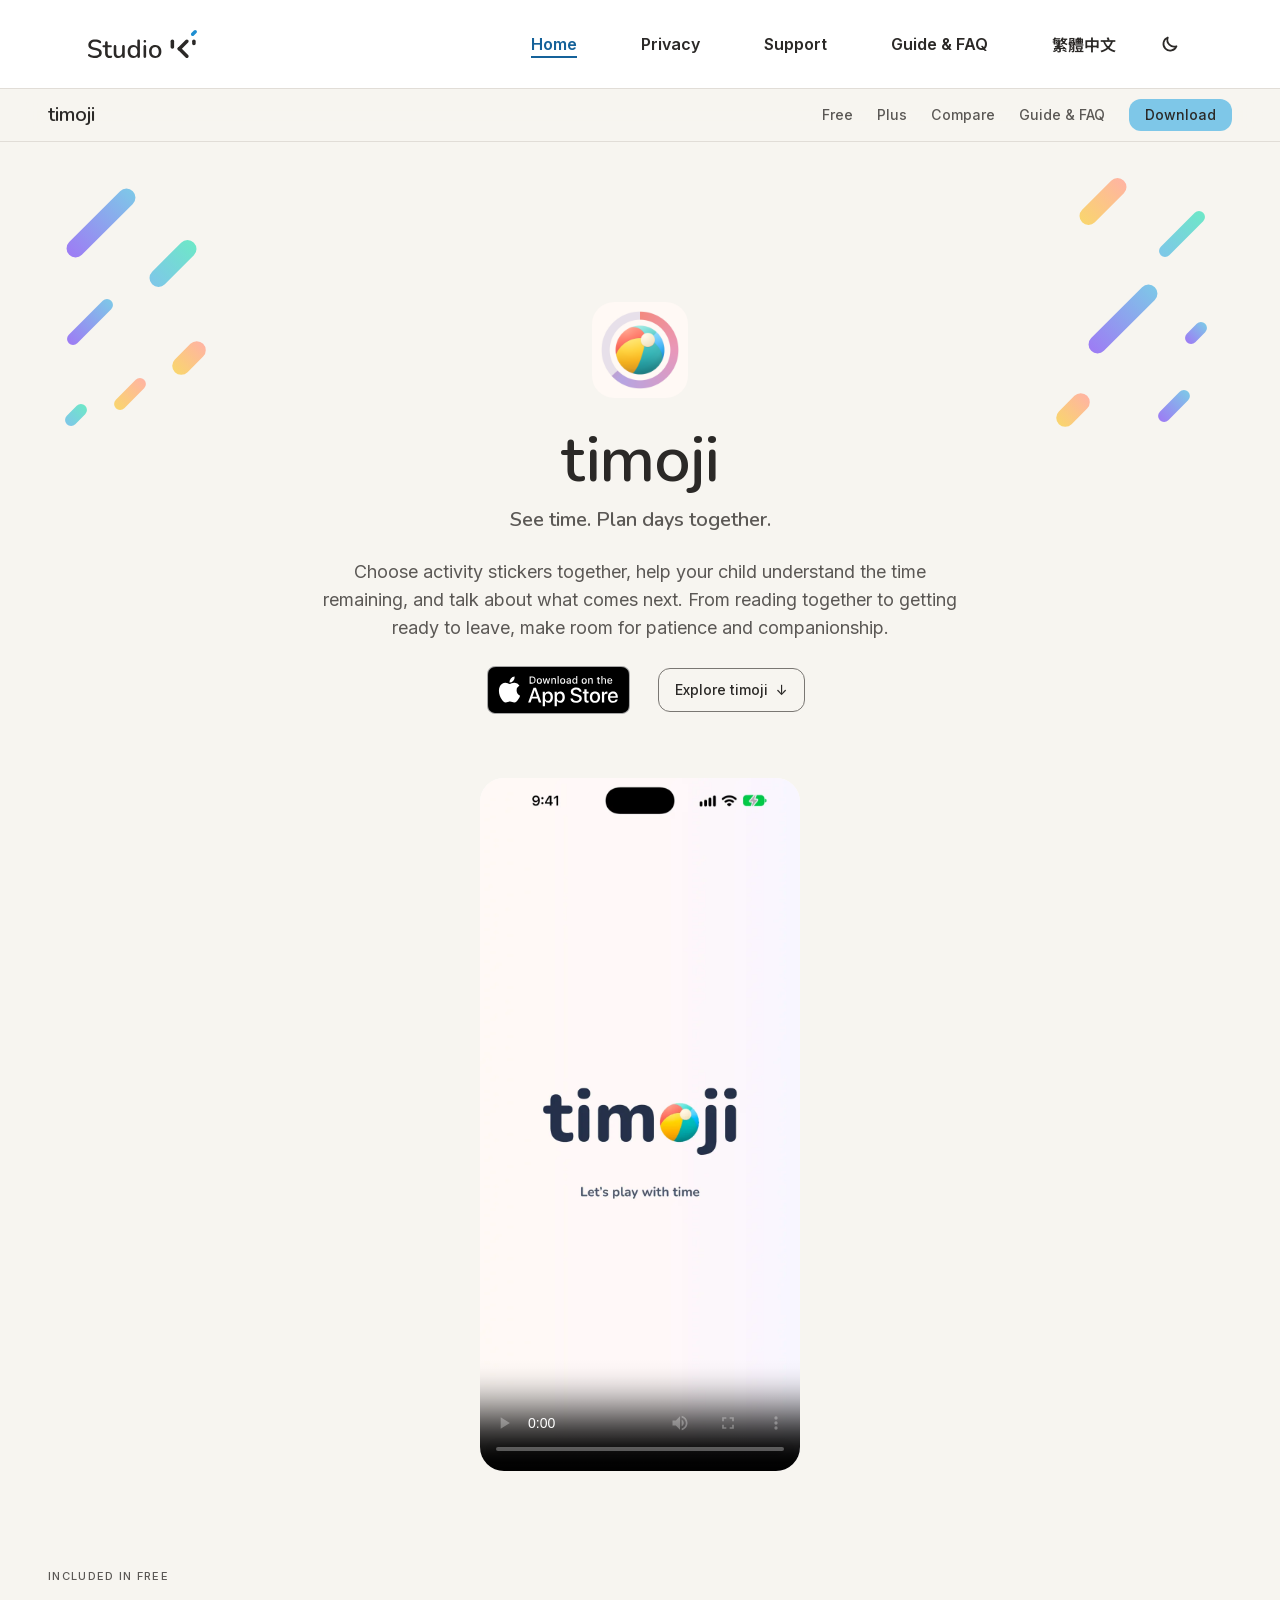
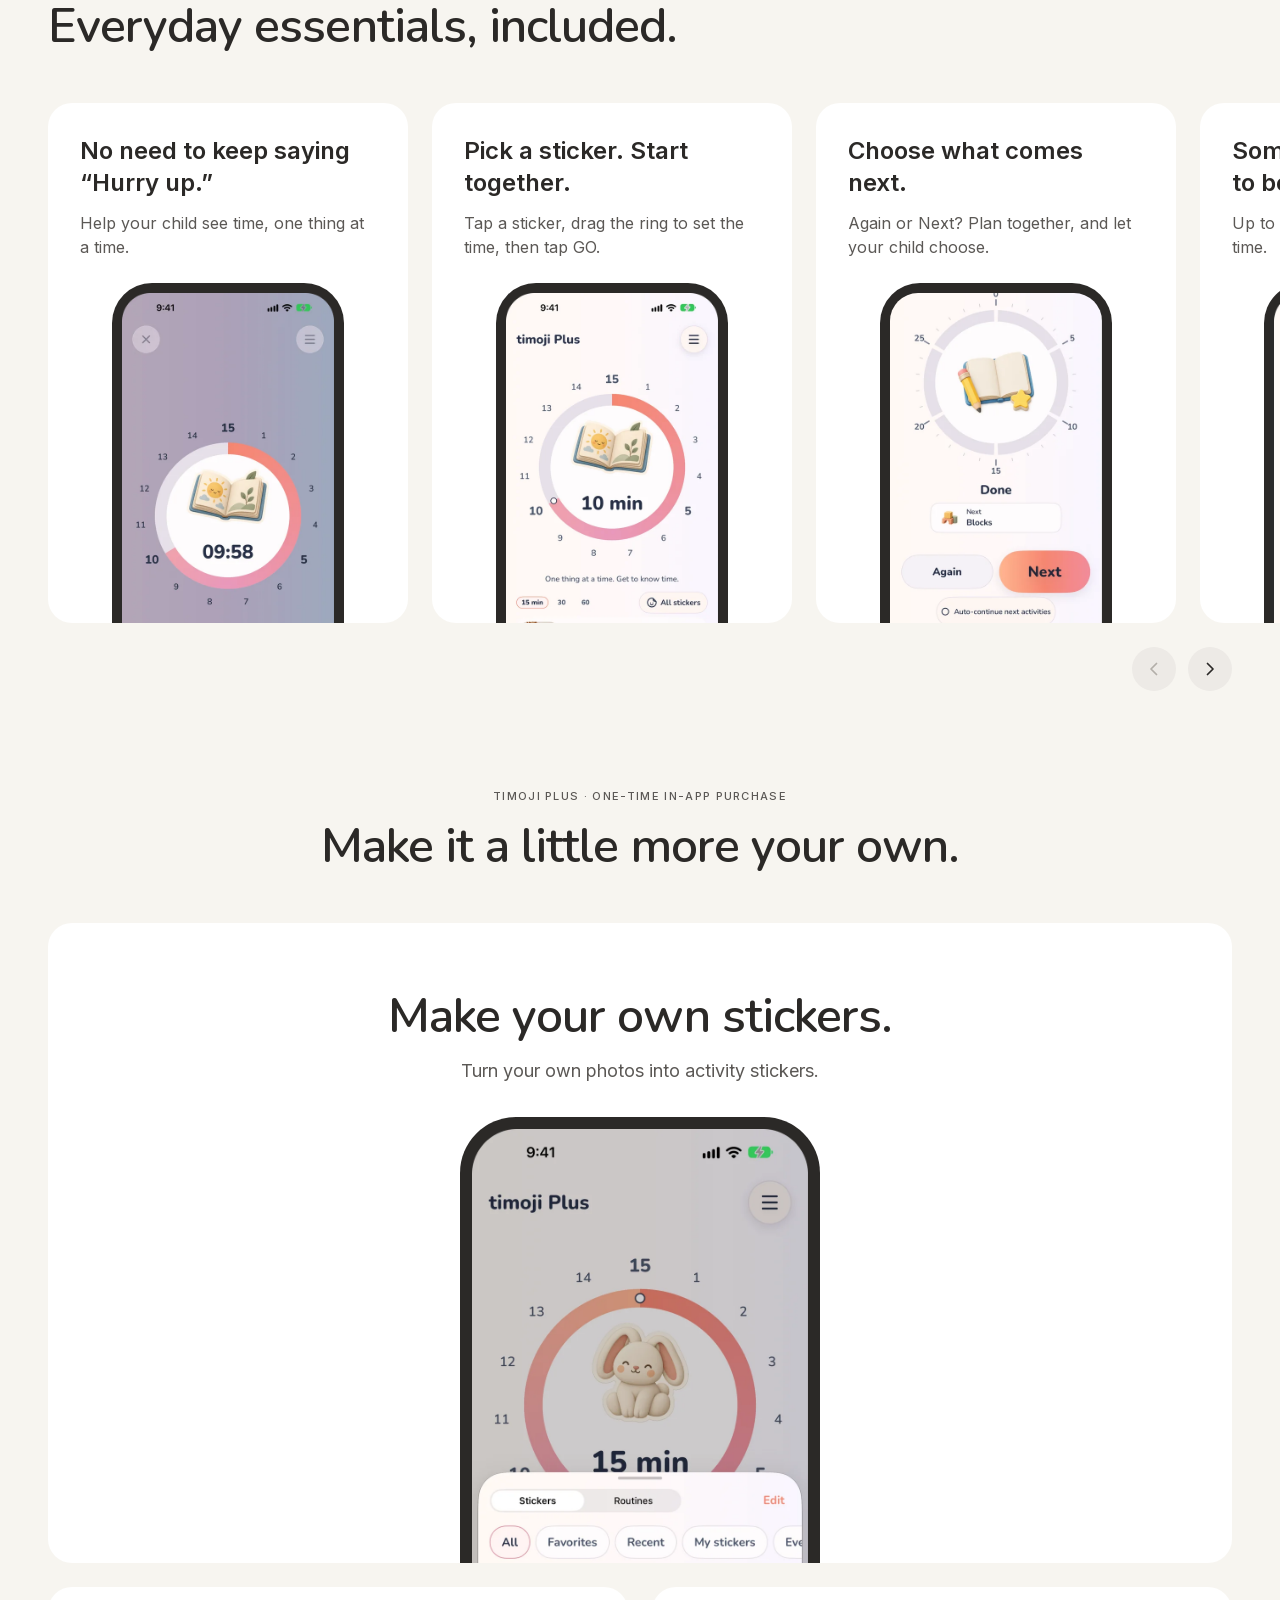
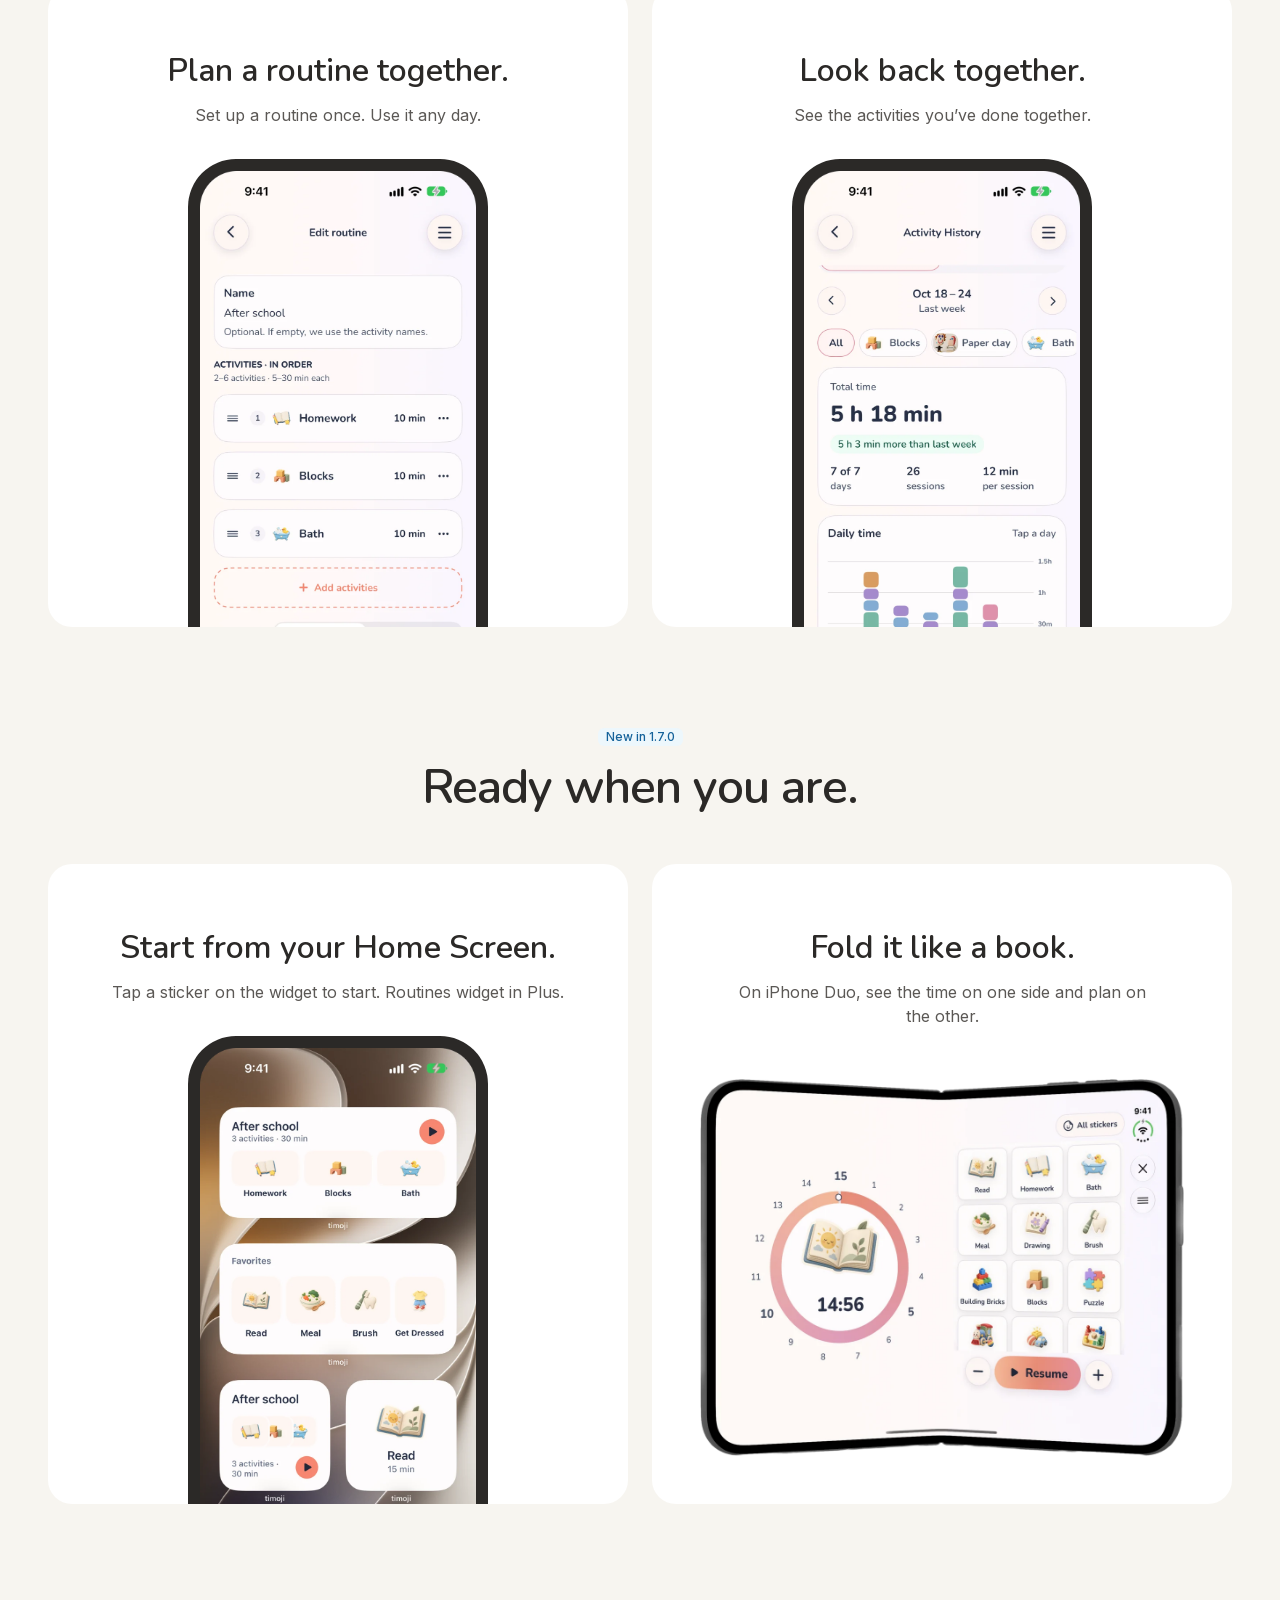
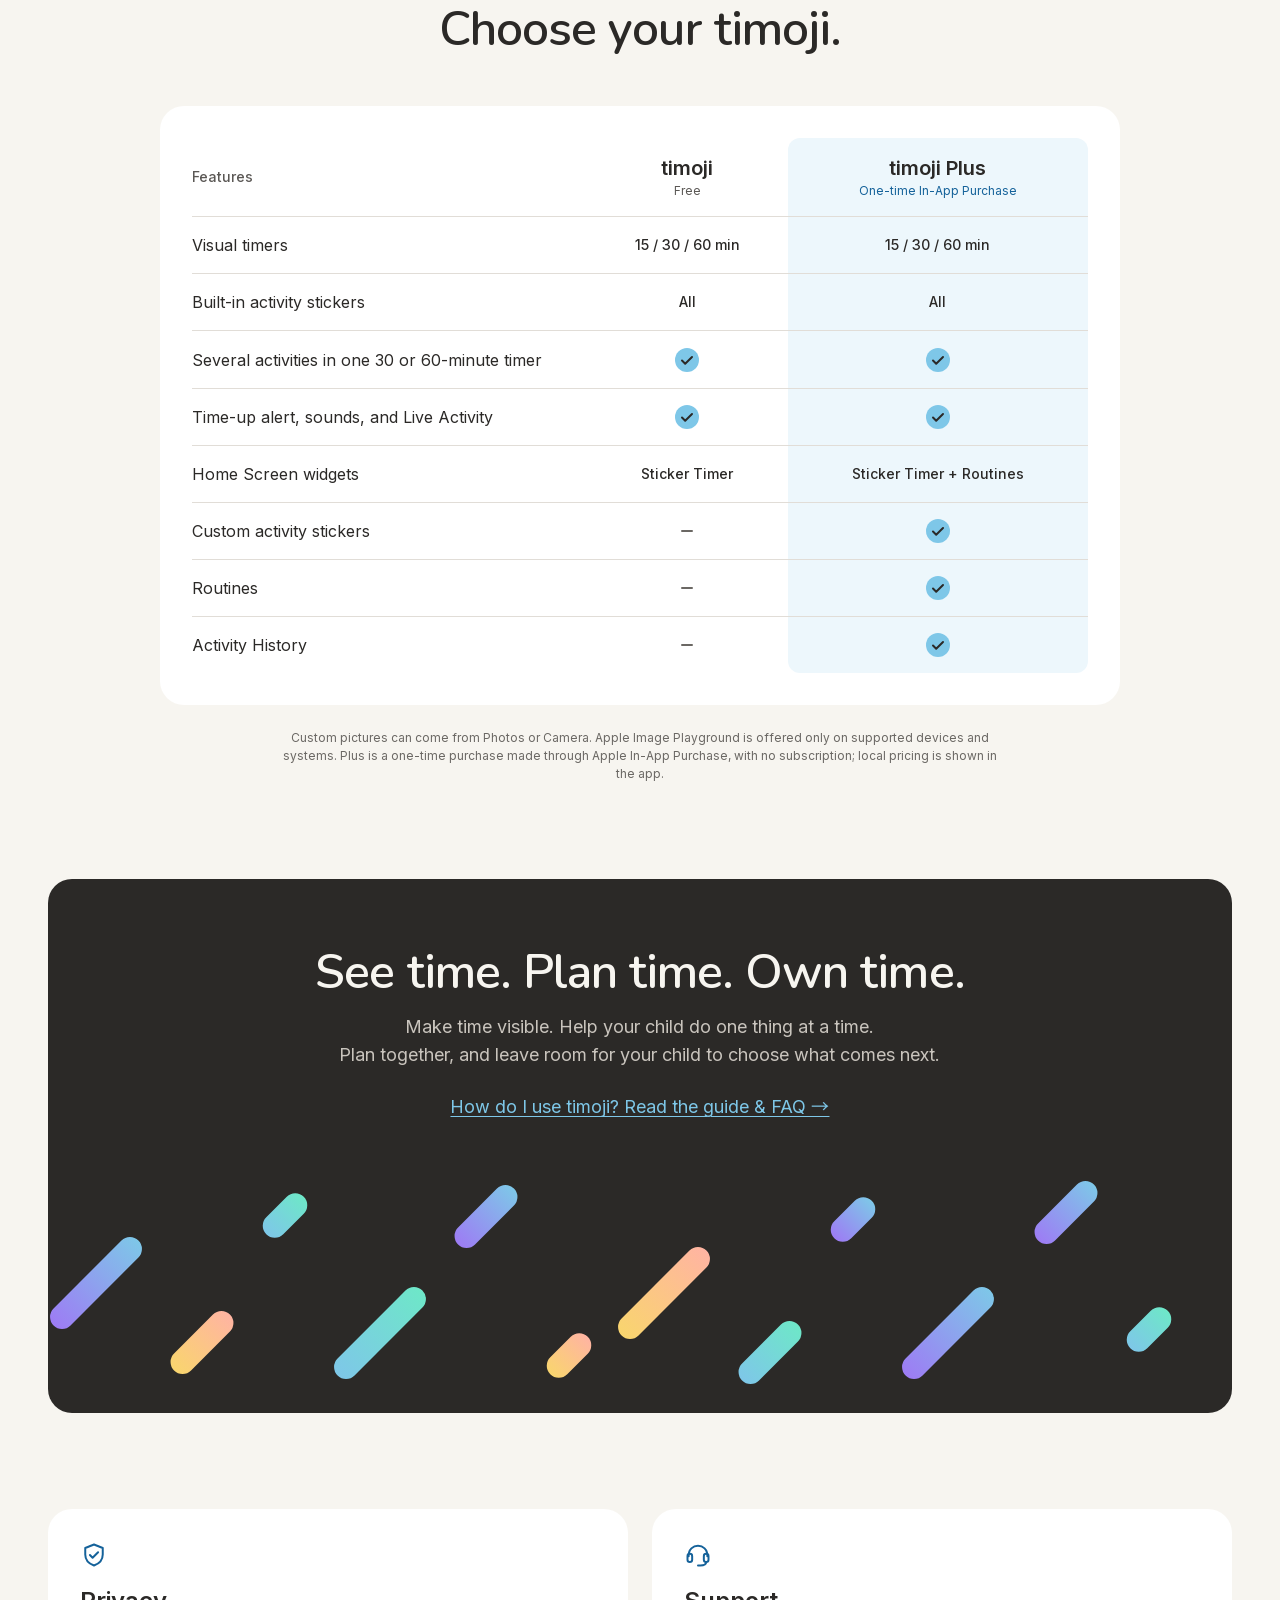
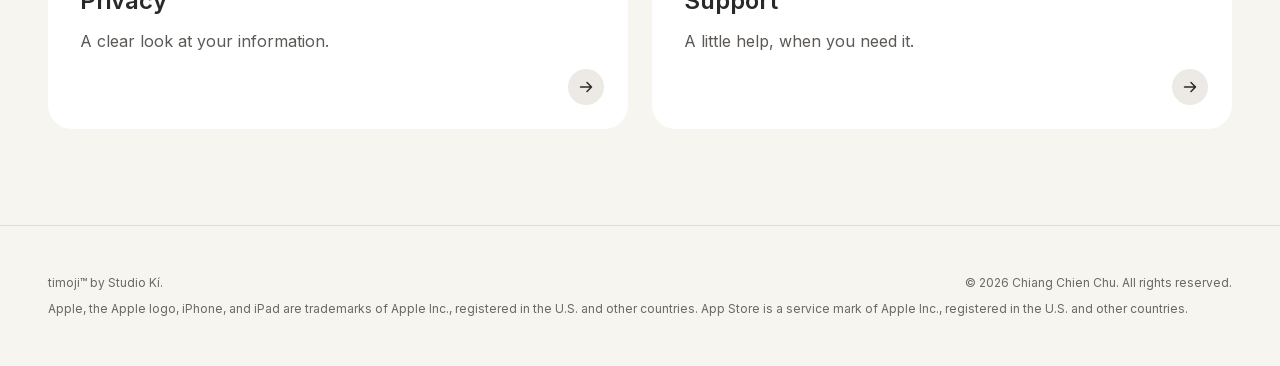
==== commit 96fa82d1: "Home: device-frame feature cards, Live Activity card, clearer compare table - Feature cards show rea" ====
--- a/index.html
+++ b/index.html
@@ -76,7 +76,6 @@
           </a>
           <a class="button" href="#how-it-works">Explore timoji <span aria-hidden="true">↓</span></a>
         </div>
-        <p class="hero-video-link"><a href="assets/home/preview-en.mp4">Download the video</a></p>
       </div>
       <figure class="product-preview">
         <video controls playsinline preload="metadata" poster="assets/home/preview-en.webp" width="886" height="1920" aria-label="timoji product preview">
@@ -90,19 +89,26 @@
       <ul class="fc-track" id="how-track" tabindex="0" aria-labelledby="how-title">
         <li class="fc">
           <div class="fc-copy"><h3 class="fc-title">No need to keep saying “Hurry up.”</h3><p class="fc-body">Help your child see time, one thing at a time.</p></div>
-          <div class="fc-media"><img src="assets/home/core-01-en.webp" width="720" height="720" alt="A 15-minute visual timer with a bunny sticker." loading="lazy"></div>
+          <div class="fc-media fc-media--device"><div class="device"><img src="assets/home/card-running-en.webp" width="500" height="1082" alt="A running timer counting down a reading activity." loading="lazy" decoding="async"></div></div>
         </li>
         <li class="fc">
           <div class="fc-copy"><h3 class="fc-title">Pick a sticker. Start together.</h3><p class="fc-body">Tap a sticker, drag the ring to set the time, then tap GO.</p></div>
-          <div class="fc-media"><img src="assets/home/pick-en.webp" width="800" height="453" alt="Activity stickers and the GO button." loading="lazy"></div>
+          <div class="fc-media fc-media--device"><div class="device"><img src="assets/home/card-setup-en.webp" width="500" height="1082" alt="Setting a 10-minute timer, with activity stickers below." loading="lazy" decoding="async"></div></div>
         </li>
         <li class="fc">
           <div class="fc-copy"><h3 class="fc-title">Choose what comes next.</h3><p class="fc-body">Again or Next? Plan together, and let your child choose.</p></div>
-          <div class="fc-media"><img src="assets/home/next-en.webp" width="800" height="482" alt="Again and Next choices after an activity ends." loading="lazy"></div>
+          <div class="fc-media fc-media--device"><div class="device device--crop"><img src="assets/home/card-next-en.webp" width="500" height="848" alt="Again and Next choices after an activity ends." loading="lazy" decoding="async"></div></div>
         </li>
         <li class="fc">
           <div class="fc-copy"><h3 class="fc-title">Some things don’t need to be rushed.</h3><p class="fc-body">Up to 60 minutes, for things that take time.</p></div>
-          <div class="fc-media"><img src="assets/home/core-05-en.webp" width="800" height="615" alt="Several activities arranged in a 60-minute timer." loading="lazy"></div>
+          <div class="fc-media fc-media--device"><div class="device"><img src="assets/home/card-sixty-en.webp" width="500" height="1087" alt="Several activities arranged in a 60-minute timer." loading="lazy" decoding="async"></div></div>
+        </li>
+        <li class="fc">
+          <div class="fc-copy"><h3 class="fc-title">See the time on the Lock Screen.</h3><p class="fc-body">While a timer is running, the countdown shows on the Lock Screen and in the Dynamic Island.</p></div>
+          <div class="fc-media fc-media--live" role="img" aria-label="A Live Activity in the Dynamic Island and on the Lock Screen, with 14:59 left to read.">
+            <div class="la-island" aria-hidden="true"><img src="assets/home/la-sticker-read.webp" width="192" height="192" alt="" loading="lazy" decoding="async"><span class="la-time">14:59</span></div>
+            <div class="la-card" aria-hidden="true"><img src="assets/home/la-sticker-read.webp" width="192" height="192" alt="" loading="lazy" decoding="async"><div class="la-text"><span class="la-name">Read</span><span class="la-time la-time--big">14:59</span><span class="la-bar"><span></span></span></div><span class="la-pause"><svg viewBox="0 0 20 20" aria-hidden="true" focusable="false"><rect x="5" y="3.5" width="3.2" height="13" rx="1.4"/><rect x="11.8" y="3.5" width="3.2" height="13" rx="1.4"/></svg></span></div>
+          </div>
         </li>
       </ul>
       <div class="fc-controls"><button class="fc-ctl" type="button" data-dir="-1" aria-label="Previous" aria-controls="how-track"><svg viewBox="0 0 20 20" fill="none" stroke="currentColor" stroke-width="1.75" stroke-linecap="round" stroke-linejoin="round" aria-hidden="true" focusable="false"><path d="M12.5 4.5 7 10l5.5 5.5"/></svg></button><button class="fc-ctl" type="button" data-dir="1" aria-label="Next" aria-controls="how-track"><svg viewBox="0 0 20 20" fill="none" stroke="currentColor" stroke-width="1.75" stroke-linecap="round" stroke-linejoin="round" aria-hidden="true" focusable="false"><path d="M7.5 4.5 13 10l-5.5 5.5"/></svg></button></div>
@@ -121,7 +127,7 @@
         </article>
         <article class="tile tile--half">
           <div class="tile__copy"><h3>Look back together.</h3><p>See the activities you’ve done together.</p></div>
-          <div class="tile__media tile__media--device"><div class="device"><img src="assets/home/tile-history-en.webp" width="760" height="1321" alt="This week’s activity time, with a daily bar chart." loading="lazy" decoding="async"></div></div>
+          <div class="tile__media tile__media--device"><div class="device"><img src="assets/home/tile-history-en.webp" width="760" height="1321" alt="Last week’s activity time, with a daily bar chart." loading="lazy" decoding="async"></div></div>
         </article>
       </div>
     </section>
@@ -147,11 +153,11 @@
         <thead><tr><th scope="col">Features</th><th scope="col">timoji<span>Free</span></th><th scope="col" class="plus-column">timoji Plus<span>One-time In-App Purchase</span></th></tr></thead>
         <tbody><tr><th scope="row">Visual timers</th><td>15 / 30 / 60 min</td><td>15 / 30 / 60 min</td></tr>
 <tr><th scope="row">Built-in activity stickers</th><td>All</td><td>All</td></tr>
-<tr><th scope="row">Several activities in one 30 or 60-minute timer</th><td><span aria-hidden="true">✓</span><span class="visually-hidden">Included</span></td><td><span aria-hidden="true">✓</span><span class="visually-hidden">Included</span></td></tr>
-<tr><th scope="row">Time-up alert, sounds, and Live Activity</th><td><span aria-hidden="true">✓</span><span class="visually-hidden">Included</span></td><td><span aria-hidden="true">✓</span><span class="visually-hidden">Included</span></td></tr><tr><th scope="row">Home Screen widgets</th><td>Sticker Timer</td><td>Sticker Timer + Routines</td></tr>
-<tr><th scope="row">Custom activity stickers</th><td><span class="not-included" aria-hidden="true">—</span><span class="visually-hidden">Not included</span></td><td class="plus-exclusive"><span aria-hidden="true">✓</span><span class="visually-hidden">Included</span></td></tr>
-<tr><th scope="row">Routines</th><td><span class="not-included" aria-hidden="true">—</span><span class="visually-hidden">Not included</span></td><td class="plus-exclusive"><span aria-hidden="true">✓</span><span class="visually-hidden">Included</span></td></tr>
-<tr><th scope="row">Activity History</th><td><span class="not-included" aria-hidden="true">—</span><span class="visually-hidden">Not included</span></td><td class="plus-exclusive"><span aria-hidden="true">✓</span><span class="visually-hidden">Included</span></td></tr></tbody>
+<tr><th scope="row">Several activities in one 30 or 60-minute timer</th><td><svg class="cmp-icon cmp-icon--yes" viewBox="0 0 24 24" aria-hidden="true" focusable="false"><circle cx="12" cy="12" r="12"/><path d="m7 12.5 3.2 3.2L17 9" fill="none" stroke-width="2" stroke-linecap="round" stroke-linejoin="round"/></svg><span class="visually-hidden">Included</span></td><td><svg class="cmp-icon cmp-icon--yes" viewBox="0 0 24 24" aria-hidden="true" focusable="false"><circle cx="12" cy="12" r="12"/><path d="m7 12.5 3.2 3.2L17 9" fill="none" stroke-width="2" stroke-linecap="round" stroke-linejoin="round"/></svg><span class="visually-hidden">Included</span></td></tr>
+<tr><th scope="row">Time-up alert, sounds, and Live Activity</th><td><svg class="cmp-icon cmp-icon--yes" viewBox="0 0 24 24" aria-hidden="true" focusable="false"><circle cx="12" cy="12" r="12"/><path d="m7 12.5 3.2 3.2L17 9" fill="none" stroke-width="2" stroke-linecap="round" stroke-linejoin="round"/></svg><span class="visually-hidden">Included</span></td><td><svg class="cmp-icon cmp-icon--yes" viewBox="0 0 24 24" aria-hidden="true" focusable="false"><circle cx="12" cy="12" r="12"/><path d="m7 12.5 3.2 3.2L17 9" fill="none" stroke-width="2" stroke-linecap="round" stroke-linejoin="round"/></svg><span class="visually-hidden">Included</span></td></tr><tr><th scope="row">Home Screen widgets</th><td>Sticker Timer</td><td>Sticker Timer + Routines</td></tr>
+<tr><th scope="row">Custom activity stickers</th><td><svg class="cmp-icon cmp-icon--no" viewBox="0 0 24 24" aria-hidden="true" focusable="false"><path d="M7 12h10" fill="none" stroke-width="2" stroke-linecap="round"/></svg><span class="visually-hidden">Not included</span></td><td class="plus-exclusive"><svg class="cmp-icon cmp-icon--yes" viewBox="0 0 24 24" aria-hidden="true" focusable="false"><circle cx="12" cy="12" r="12"/><path d="m7 12.5 3.2 3.2L17 9" fill="none" stroke-width="2" stroke-linecap="round" stroke-linejoin="round"/></svg><span class="visually-hidden">Included</span></td></tr>
+<tr><th scope="row">Routines</th><td><svg class="cmp-icon cmp-icon--no" viewBox="0 0 24 24" aria-hidden="true" focusable="false"><path d="M7 12h10" fill="none" stroke-width="2" stroke-linecap="round"/></svg><span class="visually-hidden">Not included</span></td><td class="plus-exclusive"><svg class="cmp-icon cmp-icon--yes" viewBox="0 0 24 24" aria-hidden="true" focusable="false"><circle cx="12" cy="12" r="12"/><path d="m7 12.5 3.2 3.2L17 9" fill="none" stroke-width="2" stroke-linecap="round" stroke-linejoin="round"/></svg><span class="visually-hidden">Included</span></td></tr>
+<tr><th scope="row">Activity History</th><td><svg class="cmp-icon cmp-icon--no" viewBox="0 0 24 24" aria-hidden="true" focusable="false"><path d="M7 12h10" fill="none" stroke-width="2" stroke-linecap="round"/></svg><span class="visually-hidden">Not included</span></td><td class="plus-exclusive"><svg class="cmp-icon cmp-icon--yes" viewBox="0 0 24 24" aria-hidden="true" focusable="false"><circle cx="12" cy="12" r="12"/><path d="m7 12.5 3.2 3.2L17 9" fill="none" stroke-width="2" stroke-linecap="round" stroke-linejoin="round"/></svg><span class="visually-hidden">Included</span></td></tr></tbody>
       </table>
       </div>
       <p class="plan-note">Custom pictures can come from Photos or Camera. Apple Image Playground is offered only on supported devices and systems. Plus is a one-time purchase made through Apple In-App Purchase, with no subscription; local pricing is shown in the app.</p>
--- a/assets/studio-ki.css
+++ b/assets/studio-ki.css
@@ -72,6 +72,11 @@
   --tag-bg: #edf7fc;
   --tag-text: #15629a;
   --device-bezel: #2b2927;
+  /* Live Activity mock (same in both themes, like the system UI it shows) */
+  --la-bg: #171615;
+  --la-text: #f7f5f0;
+  --la-track: #454240;
+  --la-accent: #ff9500;
 
   /* Site layout */
   --content-max: 1200px;   /* Website header */
@@ -397,7 +402,6 @@
 .app-store-link { display: inline-flex; flex: 0 0 auto; padding: 12px; margin: -12px; text-decoration: none; border-radius: var(--radius-md); }
 .app-store-link img { width: auto; height: 48px; max-width: none; }
 .hero-actions .app-store-link { margin: 0; }
-.hero-video-link { font-size: 14px; line-height: 22px; }
 
 .product-preview { width: min(100%, 320px); margin: var(--space-16) auto 0; }
 .product-preview > video {
@@ -433,6 +437,33 @@
 .fc-media { flex: 1; min-height: 0; display: flex; align-items: flex-end; justify-content: center; }
 .fc-media img { width: auto; height: auto; max-width: 100%; max-height: 100%; object-fit: contain; border-radius: var(--radius-lg); }
 
+/* Feature card media: app screens in the device frame, running off the bottom of the card */
+.fc:has(.fc-media--device) { padding-bottom: 0; }
+.fc-media--device { align-items: flex-start; overflow: hidden; }
+.fc .device { width: 232px; padding: 10px 10px 0; border-radius: 40px 40px 0 0; }
+.device--crop img { border-radius: 28px 28px 0 0; }
+.fc .device { height: 100%; }
+.fc .device img { min-height: 100%; object-fit: cover; object-position: top center; }
+
+/* Live Activity card: a Dynamic Island and a Lock Screen activity, drawn in CSS */
+.fc-media--live { flex-direction: column; align-items: center; justify-content: center; gap: var(--space-6); }
+.la-island, .la-card { background: var(--la-bg); color: var(--la-text); font-family: var(--font-sans); }
+.la-island {
+  display: flex; align-items: center; justify-content: space-between; width: 208px; height: 44px; padding: 0 18px 0 8px;
+  border-radius: var(--radius-full);
+}
+.la-island img { width: 32px; height: 32px; }
+.la-time { font-size: 15px; line-height: 20px; font-weight: 600; font-variant-numeric: tabular-nums; color: var(--la-accent); }
+.la-card { display: flex; align-items: center; gap: var(--space-3); width: 100%; max-width: 296px; padding: var(--space-4); border-radius: 22px; }
+.la-card img { flex: none; width: 56px; height: 56px; }
+.la-text { flex: 1; min-width: 0; display: flex; flex-direction: column; gap: 2px; }
+.la-name { font-size: 14px; line-height: 20px; font-weight: 500; }
+.la-time--big { font-size: 32px; line-height: 38px; color: var(--la-text); }
+.la-bar { display: block; height: 4px; margin-top: var(--space-1); border-radius: var(--radius-full); background: var(--la-track); overflow: hidden; }
+.la-bar span { display: block; width: 72%; height: 100%; border-radius: inherit; background: var(--la-accent); }
+.la-pause { flex: none; display: grid; place-items: center; width: 36px; height: 36px; border-radius: var(--radius-full); background: var(--la-track); }
+.la-pause svg { width: 16px; height: 16px; fill: var(--la-text); }
+
 .fc-controls { display: none; justify-content: flex-end; gap: var(--space-3); margin-top: var(--space-6); }
 .js .fc-controls { display: flex; }
 .js .fc-controls[hidden] { display: none; }
@@ -503,13 +534,21 @@
 }
 .comparison tbody tr:last-child > * { border-bottom: 0; }
 .comparison th:first-child { width: 44%; text-align: left; padding-left: 0; }
-.comparison thead th { padding-top: 0; font-size: 20px; line-height: 28px; font-weight: 600; color: var(--text-primary); }
+.comparison thead th { padding-top: var(--space-4); font-size: 20px; line-height: 28px; font-weight: 600; color: var(--text-primary); }
 .comparison thead th:first-child { font-size: 14px; line-height: 20px; font-weight: 500; color: var(--text-secondary); }
 .comparison thead th span { display: block; font-size: 12px; line-height: 18px; font-weight: 400; color: var(--text-secondary); }
 .comparison tbody th { font-size: 16px; line-height: 24px; font-weight: 400; color: var(--text-primary); }
 .comparison td { color: var(--text-primary); }
-.comparison td > span[aria-hidden="true"] { font-size: 20px; line-height: 20px; }
-.comparison .not-included { color: var(--text-tertiary); }
+.comparison td { font-weight: 500; }
+.cmp-icon { display: inline-block; width: 24px; height: 24px; vertical-align: middle; }
+.cmp-icon--yes circle { fill: var(--action-primary); }
+.cmp-icon--yes path { stroke: var(--text-on-action); }
+.cmp-icon--no path { stroke: var(--text-tertiary); }
+/* The Plus column reads as one band, so each row is easy to compare */
+.comparison th:last-child, .comparison td:last-child { background: var(--tag-bg); }
+.comparison thead th:last-child { border-radius: var(--radius-md) var(--radius-md) 0 0; padding-top: var(--space-4); }
+.comparison tbody tr:last-child td:last-child { border-radius: 0 0 var(--radius-md) var(--radius-md); }
+.comparison thead th:last-child span { color: var(--tag-text); }
 .plan-note { max-width: var(--text-max); margin: var(--space-6) auto 0; text-align: center; font-size: 12px; line-height: 18px; color: var(--text-tertiary); }
 
 /* ---------- Closing statement: one Inverse tile ---------- */
@@ -683,6 +722,8 @@
   .product-preview { width: min(100%, 260px); margin-top: var(--space-12); }
   h2, .home-page h2, .home-page main h2 { font-size: 32px; line-height: 40px; letter-spacing: 0; }
   .fc { width: 300px; height: 460px; }
+  .fc .device { width: 200px; border-radius: 36px 36px 0 0; }
+  .device--crop img { border-radius: 24px 24px 0 0; }
   .bento { grid-template-columns: 1fr; }
   .tile { padding: var(--space-12) var(--space-6) var(--space-6); }
   .tile h3, .tile--full h3 { font-size: 32px; line-height: 40px; letter-spacing: 0; }
@@ -708,7 +749,7 @@
   *, *::before, *::after { animation: none !important; transition: none !important; scroll-behavior: auto !important; }
 }
 @media (forced-colors: active) {
-  .paper, .fc, .link-card, .fc-ctl, .button, .compare-panel, .tile, .policy-nav, .guide-content details, .product-nav__cta, .site-header__nav a[aria-current="page"] { border: 1px solid CanvasText; }
+  .paper, .fc, .link-card, .la-island, .la-card, .fc-ctl, .button, .compare-panel, .tile, .policy-nav, .guide-content details, .product-nav__cta, .site-header__nav a[aria-current="page"] { border: 1px solid CanvasText; }
   .site-header__brand, .site-header__brand .brow { color: CanvasText; fill: CanvasText; }
   .ki-pills { display: none; }
 }
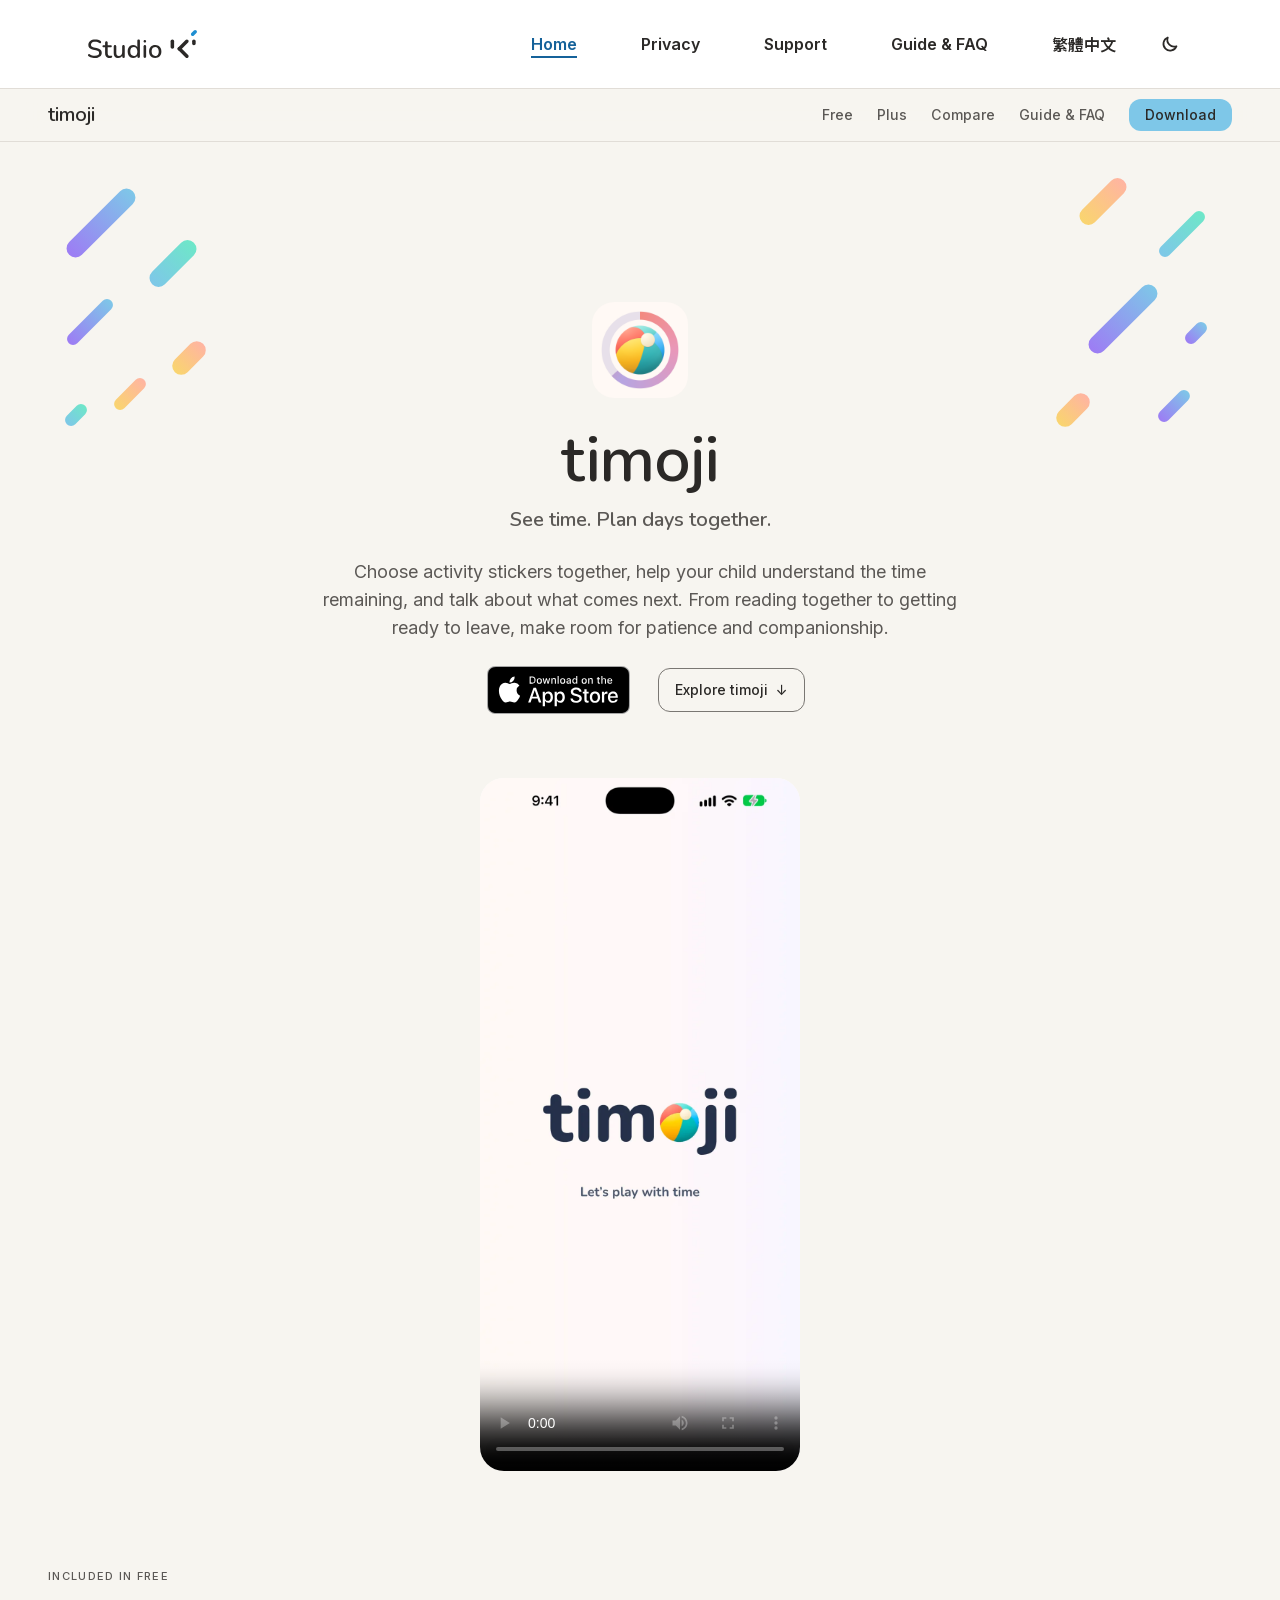
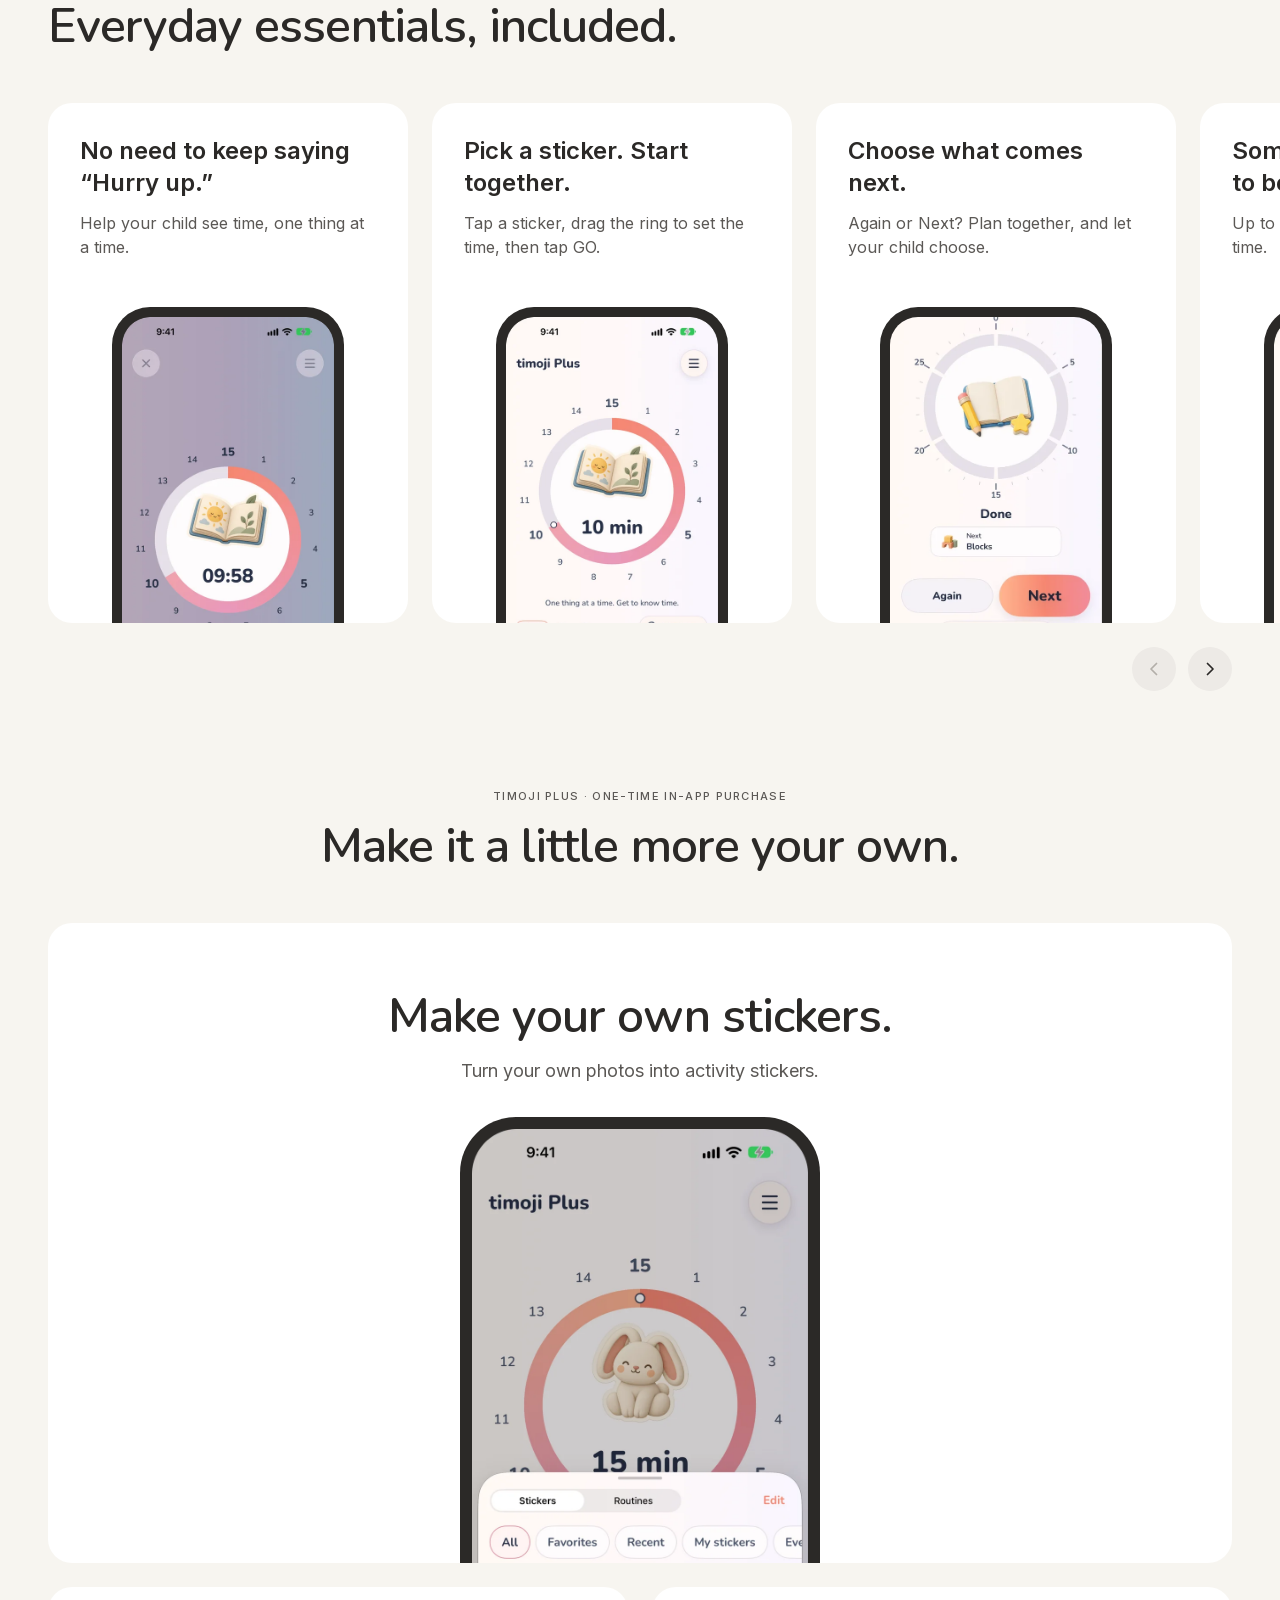
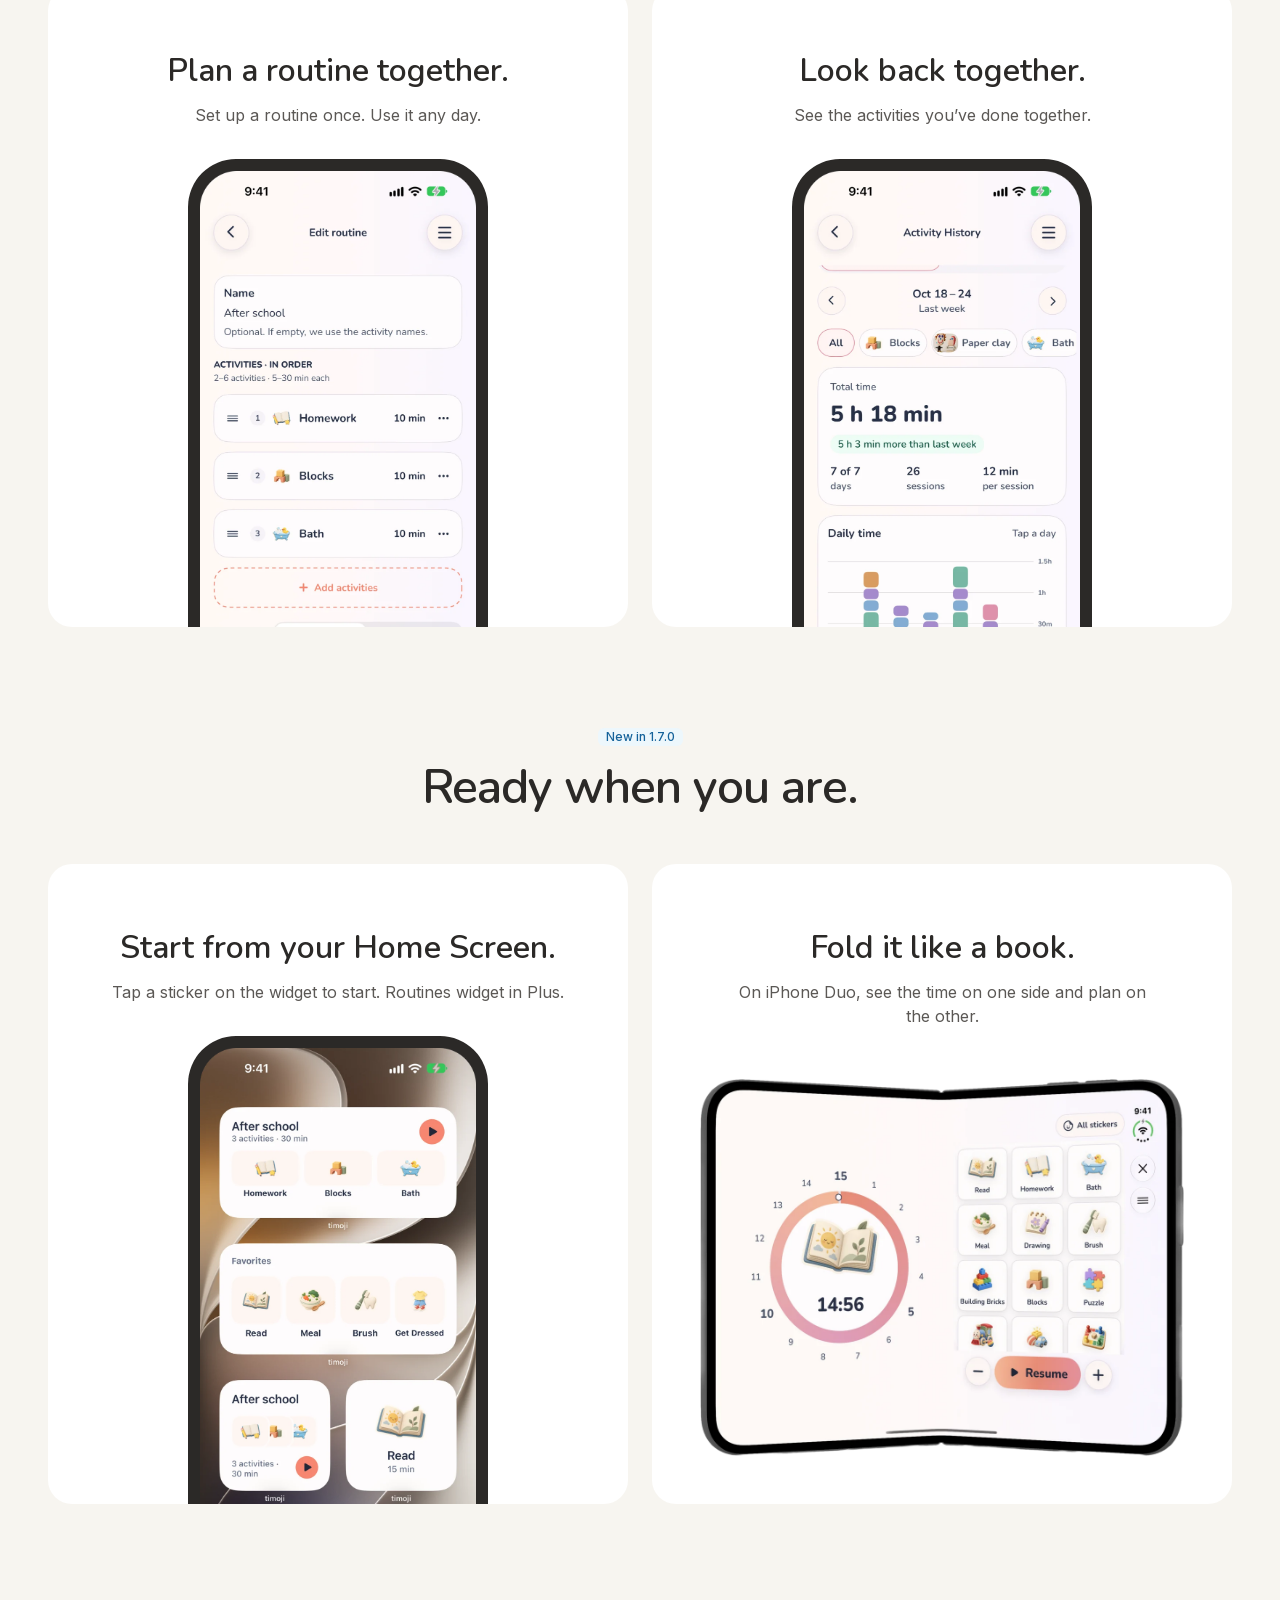
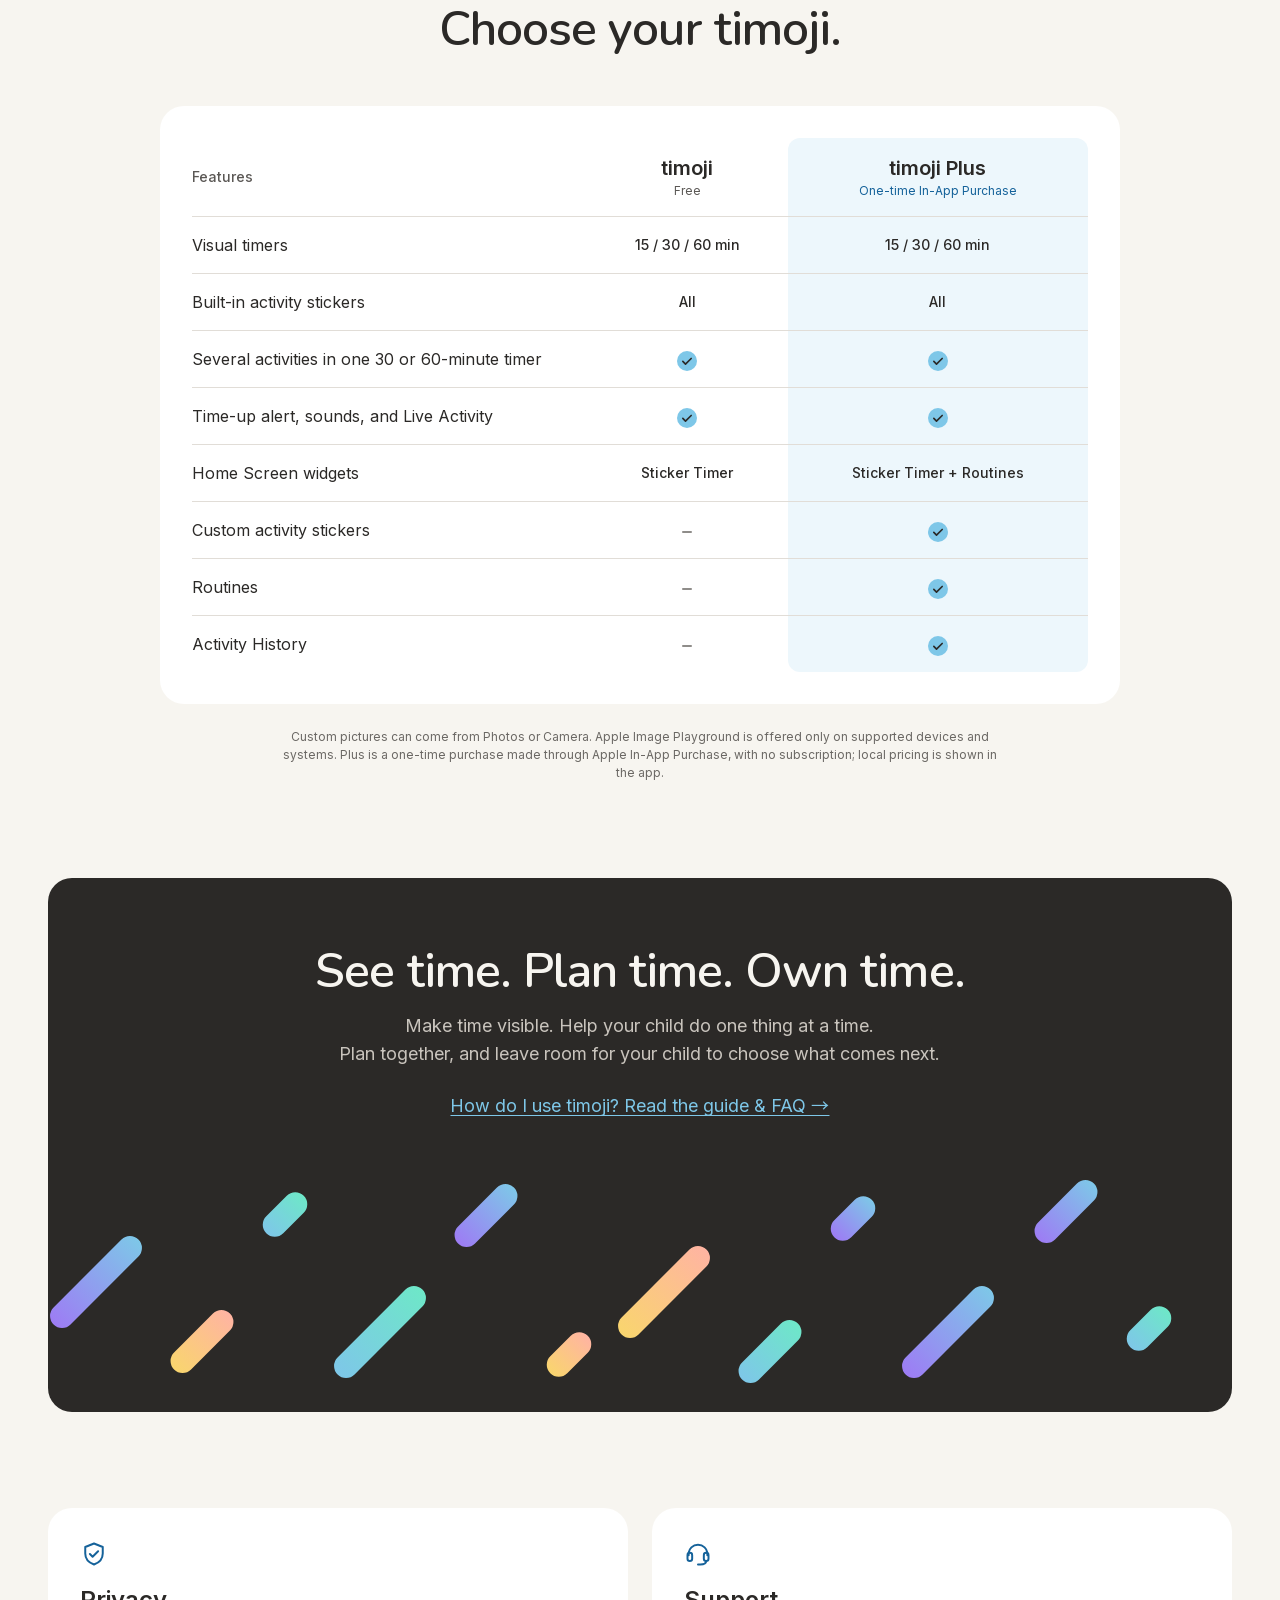
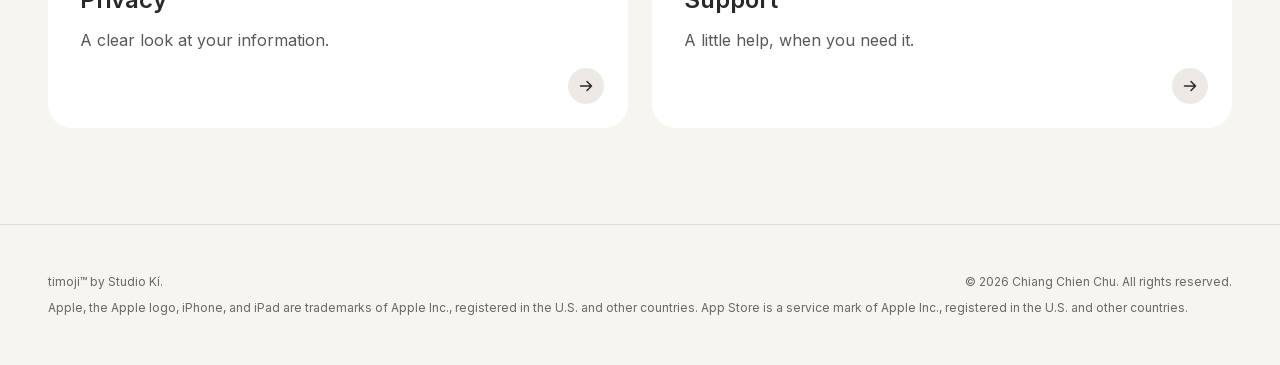
==== commit d23186e1: "Home: concentric device corners, Lock Screen Live Activity card, aligned card media, full-bleed scre" ====
--- a/index.html
+++ b/index.html
@@ -12,11 +12,11 @@
   <link rel="alternate icon" href="assets/timoji-mark.png" type="image/png">
   <link rel="alternate" hreflang="zh-Hant" href="index-zh-Hant.html">
   <link rel="preload" href="assets/fonts/inter-latin.woff2" as="font" type="font/woff2" crossorigin>
-  <link rel="stylesheet" href="assets/studio-ki.css">
+  <link rel="stylesheet" href="assets/studio-ki.css?v=20261031c">
   <script>(function(d){d.classList.add("js");try{var t=localStorage.getItem("theme");if(t==="light"||t==="dark")d.setAttribute("data-theme",t)}catch(e){}})(document.documentElement)</script>
-  <script src="assets/site-header.js" defer></script>
-  <script src="assets/feature-row.js" defer></script>
-  <script src="assets/product-nav.js" defer></script>
+  <script src="assets/site-header.js?v=20261031c" defer></script>
+  <script src="assets/feature-row.js?v=20261031c" defer></script>
+  <script src="assets/product-nav.js?v=20261031c" defer></script>
 </head>
 <body class="home-page">
   <a class="skip-link" href="#main">Skip to content</a>
@@ -97,17 +97,16 @@
         </li>
         <li class="fc">
           <div class="fc-copy"><h3 class="fc-title">Choose what comes next.</h3><p class="fc-body">Again or Next? Plan together, and let your child choose.</p></div>
-          <div class="fc-media fc-media--device"><div class="device device--crop"><img src="assets/home/card-next-en.webp" width="500" height="848" alt="Again and Next choices after an activity ends." loading="lazy" decoding="async"></div></div>
+          <div class="fc-media fc-media--device"><div class="device device--crop"><img src="assets/home/card-next-en.webp?v=2" width="500" height="789" alt="Again and Next choices after an activity ends." loading="lazy" decoding="async"></div></div>
         </li>
         <li class="fc">
           <div class="fc-copy"><h3 class="fc-title">Some things don’t need to be rushed.</h3><p class="fc-body">Up to 60 minutes, for things that take time.</p></div>
-          <div class="fc-media fc-media--device"><div class="device"><img src="assets/home/card-sixty-en.webp" width="500" height="1087" alt="Several activities arranged in a 60-minute timer." loading="lazy" decoding="async"></div></div>
+          <div class="fc-media fc-media--device"><div class="device"><img src="assets/home/card-sixty-en.webp?v=2" width="500" height="1086" alt="Several activities arranged in a 60-minute timer." loading="lazy" decoding="async"></div></div>
         </li>
         <li class="fc">
           <div class="fc-copy"><h3 class="fc-title">See the time on the Lock Screen.</h3><p class="fc-body">While a timer is running, the countdown shows on the Lock Screen and in the Dynamic Island.</p></div>
-          <div class="fc-media fc-media--live" role="img" aria-label="A Live Activity in the Dynamic Island and on the Lock Screen, with 14:59 left to read.">
-            <div class="la-island" aria-hidden="true"><img src="assets/home/la-sticker-read.webp" width="192" height="192" alt="" loading="lazy" decoding="async"><span class="la-time">14:59</span></div>
-            <div class="la-card" aria-hidden="true"><img src="assets/home/la-sticker-read.webp" width="192" height="192" alt="" loading="lazy" decoding="async"><div class="la-text"><span class="la-name">Read</span><span class="la-time la-time--big">14:59</span><span class="la-bar"><span></span></span></div><span class="la-pause"><svg viewBox="0 0 20 20" aria-hidden="true" focusable="false"><rect x="5" y="3.5" width="3.2" height="13" rx="1.4"/><rect x="11.8" y="3.5" width="3.2" height="13" rx="1.4"/></svg></span></div>
+          <div class="fc-media fc-media--device" role="img" aria-label="A Live Activity on the Lock Screen, with 14:59 left to read.">
+            <div class="device"><div class="lock" aria-hidden="true"><span class="lock-island"></span><span class="lock-date">Saturday, November 1</span><span class="lock-clock">9:41</span><div class="la-card"><img src="assets/home/la-sticker-read.webp" width="192" height="192" alt="" loading="lazy" decoding="async"><div class="la-text"><span class="la-name">Read</span><span class="la-time">14:59</span><span class="la-bar"><span></span></span></div></div></div></div>
           </div>
         </li>
       </ul>
@@ -153,11 +152,11 @@
         <thead><tr><th scope="col">Features</th><th scope="col">timoji<span>Free</span></th><th scope="col" class="plus-column">timoji Plus<span>One-time In-App Purchase</span></th></tr></thead>
         <tbody><tr><th scope="row">Visual timers</th><td>15 / 30 / 60 min</td><td>15 / 30 / 60 min</td></tr>
 <tr><th scope="row">Built-in activity stickers</th><td>All</td><td>All</td></tr>
-<tr><th scope="row">Several activities in one 30 or 60-minute timer</th><td><svg class="cmp-icon cmp-icon--yes" viewBox="0 0 24 24" aria-hidden="true" focusable="false"><circle cx="12" cy="12" r="12"/><path d="m7 12.5 3.2 3.2L17 9" fill="none" stroke-width="2" stroke-linecap="round" stroke-linejoin="round"/></svg><span class="visually-hidden">Included</span></td><td><svg class="cmp-icon cmp-icon--yes" viewBox="0 0 24 24" aria-hidden="true" focusable="false"><circle cx="12" cy="12" r="12"/><path d="m7 12.5 3.2 3.2L17 9" fill="none" stroke-width="2" stroke-linecap="round" stroke-linejoin="round"/></svg><span class="visually-hidden">Included</span></td></tr>
-<tr><th scope="row">Time-up alert, sounds, and Live Activity</th><td><svg class="cmp-icon cmp-icon--yes" viewBox="0 0 24 24" aria-hidden="true" focusable="false"><circle cx="12" cy="12" r="12"/><path d="m7 12.5 3.2 3.2L17 9" fill="none" stroke-width="2" stroke-linecap="round" stroke-linejoin="round"/></svg><span class="visually-hidden">Included</span></td><td><svg class="cmp-icon cmp-icon--yes" viewBox="0 0 24 24" aria-hidden="true" focusable="false"><circle cx="12" cy="12" r="12"/><path d="m7 12.5 3.2 3.2L17 9" fill="none" stroke-width="2" stroke-linecap="round" stroke-linejoin="round"/></svg><span class="visually-hidden">Included</span></td></tr><tr><th scope="row">Home Screen widgets</th><td>Sticker Timer</td><td>Sticker Timer + Routines</td></tr>
-<tr><th scope="row">Custom activity stickers</th><td><svg class="cmp-icon cmp-icon--no" viewBox="0 0 24 24" aria-hidden="true" focusable="false"><path d="M7 12h10" fill="none" stroke-width="2" stroke-linecap="round"/></svg><span class="visually-hidden">Not included</span></td><td class="plus-exclusive"><svg class="cmp-icon cmp-icon--yes" viewBox="0 0 24 24" aria-hidden="true" focusable="false"><circle cx="12" cy="12" r="12"/><path d="m7 12.5 3.2 3.2L17 9" fill="none" stroke-width="2" stroke-linecap="round" stroke-linejoin="round"/></svg><span class="visually-hidden">Included</span></td></tr>
-<tr><th scope="row">Routines</th><td><svg class="cmp-icon cmp-icon--no" viewBox="0 0 24 24" aria-hidden="true" focusable="false"><path d="M7 12h10" fill="none" stroke-width="2" stroke-linecap="round"/></svg><span class="visually-hidden">Not included</span></td><td class="plus-exclusive"><svg class="cmp-icon cmp-icon--yes" viewBox="0 0 24 24" aria-hidden="true" focusable="false"><circle cx="12" cy="12" r="12"/><path d="m7 12.5 3.2 3.2L17 9" fill="none" stroke-width="2" stroke-linecap="round" stroke-linejoin="round"/></svg><span class="visually-hidden">Included</span></td></tr>
-<tr><th scope="row">Activity History</th><td><svg class="cmp-icon cmp-icon--no" viewBox="0 0 24 24" aria-hidden="true" focusable="false"><path d="M7 12h10" fill="none" stroke-width="2" stroke-linecap="round"/></svg><span class="visually-hidden">Not included</span></td><td class="plus-exclusive"><svg class="cmp-icon cmp-icon--yes" viewBox="0 0 24 24" aria-hidden="true" focusable="false"><circle cx="12" cy="12" r="12"/><path d="m7 12.5 3.2 3.2L17 9" fill="none" stroke-width="2" stroke-linecap="round" stroke-linejoin="round"/></svg><span class="visually-hidden">Included</span></td></tr></tbody>
+<tr><th scope="row">Several activities in one 30 or 60-minute timer</th><td><svg width="20" height="20" class="cmp-icon cmp-icon--yes" viewBox="0 0 24 24" aria-hidden="true" focusable="false"><circle cx="12" cy="12" r="12"/><path d="m7 12.5 3.2 3.2L17 9" fill="none" stroke-width="2" stroke-linecap="round" stroke-linejoin="round"/></svg><span class="visually-hidden">Included</span></td><td><svg width="20" height="20" class="cmp-icon cmp-icon--yes" viewBox="0 0 24 24" aria-hidden="true" focusable="false"><circle cx="12" cy="12" r="12"/><path d="m7 12.5 3.2 3.2L17 9" fill="none" stroke-width="2" stroke-linecap="round" stroke-linejoin="round"/></svg><span class="visually-hidden">Included</span></td></tr>
+<tr><th scope="row">Time-up alert, sounds, and Live Activity</th><td><svg width="20" height="20" class="cmp-icon cmp-icon--yes" viewBox="0 0 24 24" aria-hidden="true" focusable="false"><circle cx="12" cy="12" r="12"/><path d="m7 12.5 3.2 3.2L17 9" fill="none" stroke-width="2" stroke-linecap="round" stroke-linejoin="round"/></svg><span class="visually-hidden">Included</span></td><td><svg width="20" height="20" class="cmp-icon cmp-icon--yes" viewBox="0 0 24 24" aria-hidden="true" focusable="false"><circle cx="12" cy="12" r="12"/><path d="m7 12.5 3.2 3.2L17 9" fill="none" stroke-width="2" stroke-linecap="round" stroke-linejoin="round"/></svg><span class="visually-hidden">Included</span></td></tr><tr><th scope="row">Home Screen widgets</th><td>Sticker Timer</td><td>Sticker Timer + Routines</td></tr>
+<tr><th scope="row">Custom activity stickers</th><td><svg width="20" height="20" class="cmp-icon cmp-icon--no" viewBox="0 0 24 24" aria-hidden="true" focusable="false"><path d="M7 12h10" fill="none" stroke-width="2" stroke-linecap="round"/></svg><span class="visually-hidden">Not included</span></td><td class="plus-exclusive"><svg width="20" height="20" class="cmp-icon cmp-icon--yes" viewBox="0 0 24 24" aria-hidden="true" focusable="false"><circle cx="12" cy="12" r="12"/><path d="m7 12.5 3.2 3.2L17 9" fill="none" stroke-width="2" stroke-linecap="round" stroke-linejoin="round"/></svg><span class="visually-hidden">Included</span></td></tr>
+<tr><th scope="row">Routines</th><td><svg width="20" height="20" class="cmp-icon cmp-icon--no" viewBox="0 0 24 24" aria-hidden="true" focusable="false"><path d="M7 12h10" fill="none" stroke-width="2" stroke-linecap="round"/></svg><span class="visually-hidden">Not included</span></td><td class="plus-exclusive"><svg width="20" height="20" class="cmp-icon cmp-icon--yes" viewBox="0 0 24 24" aria-hidden="true" focusable="false"><circle cx="12" cy="12" r="12"/><path d="m7 12.5 3.2 3.2L17 9" fill="none" stroke-width="2" stroke-linecap="round" stroke-linejoin="round"/></svg><span class="visually-hidden">Included</span></td></tr>
+<tr><th scope="row">Activity History</th><td><svg width="20" height="20" class="cmp-icon cmp-icon--no" viewBox="0 0 24 24" aria-hidden="true" focusable="false"><path d="M7 12h10" fill="none" stroke-width="2" stroke-linecap="round"/></svg><span class="visually-hidden">Not included</span></td><td class="plus-exclusive"><svg width="20" height="20" class="cmp-icon cmp-icon--yes" viewBox="0 0 24 24" aria-hidden="true" focusable="false"><circle cx="12" cy="12" r="12"/><path d="m7 12.5 3.2 3.2L17 9" fill="none" stroke-width="2" stroke-linecap="round" stroke-linejoin="round"/></svg><span class="visually-hidden">Included</span></td></tr></tbody>
       </table>
       </div>
       <p class="plan-note">Custom pictures can come from Photos or Camera. Apple Image Playground is offered only on supported devices and systems. Plus is a one-time purchase made through Apple In-App Purchase, with no subscription; local pricing is shown in the app.</p>
--- a/assets/studio-ki.css
+++ b/assets/studio-ki.css
@@ -440,29 +440,35 @@
 /* Feature card media: app screens in the device frame, running off the bottom of the card */
 .fc:has(.fc-media--device) { padding-bottom: 0; }
 .fc-media--device { align-items: flex-start; overflow: hidden; }
-.fc .device { width: 232px; padding: 10px 10px 0; border-radius: 40px 40px 0 0; }
-.device--crop img { border-radius: 28px 28px 0 0; }
+/* Same media height in every card, anchored to the card bottom, so the device tops line up whatever the copy length */
+.fc-media--device { flex: none; height: 316px; margin-top: auto; }
+:lang(zh-Hant) .fc-media--device { height: 372px; }
+/* Concentric corners: screen radius (13.3% of the screen width, as on the device) + the 10 px bezel = outer radius */
+.fc .device { width: 232px; padding: 10px 10px 0; border-radius: 38px 38px 0 0; }
+.fc .device img { border-radius: 28px 28px 0 0; }
 .fc .device { height: 100%; }
 .fc .device img { min-height: 100%; object-fit: cover; object-position: top center; }
 
-/* Live Activity card: a Dynamic Island and a Lock Screen activity, drawn in CSS */
-.fc-media--live { flex-direction: column; align-items: center; justify-content: center; gap: var(--space-6); }
-.la-island, .la-card { background: var(--la-bg); color: var(--la-text); font-family: var(--font-sans); }
-.la-island {
-  display: flex; align-items: center; justify-content: space-between; width: 208px; height: 44px; padding: 0 18px 0 8px;
-  border-radius: var(--radius-full);
-}
-.la-island img { width: 32px; height: 32px; }
-.la-time { font-size: 15px; line-height: 20px; font-weight: 600; font-variant-numeric: tabular-nums; color: var(--la-accent); }
-.la-card { display: flex; align-items: center; gap: var(--space-3); width: 100%; max-width: 296px; padding: var(--space-4); border-radius: 22px; }
-.la-card img { flex: none; width: 56px; height: 56px; }
-.la-text { flex: 1; min-width: 0; display: flex; flex-direction: column; gap: 2px; }
-.la-name { font-size: 14px; line-height: 20px; font-weight: 500; }
-.la-time--big { font-size: 32px; line-height: 38px; color: var(--la-text); }
-.la-bar { display: block; height: 4px; margin-top: var(--space-1); border-radius: var(--radius-full); background: var(--la-track); overflow: hidden; }
+/* Live Activity card: a Lock Screen in the device frame, drawn in CSS (same frame and corners as the other cards) */
+.fc .device .lock {
+  position: relative; display: flex; flex-direction: column; align-items: center; height: 100%;
+  padding: 10px 8px 0; border-radius: 28px 28px 0 0; overflow: hidden;
+  color: var(--la-text); font-family: var(--font-sans); text-align: center;
+  background: radial-gradient(120% 70% at 50% 0%, #6b5a4c 0%, #3a312b 45%, #1d1a18 100%);
+}
+.lock-island { flex: none; width: 72px; height: 22px; border-radius: var(--radius-full); background: #000; }
+.lock-date { margin-top: 22px; font-size: 13px; line-height: 18px; font-weight: 600; opacity: 0.85; }
+.lock-clock { font-family: var(--font-display); font-size: 68px; line-height: 72px; font-weight: 600; letter-spacing: -1px; font-variant-numeric: tabular-nums; }
+.la-card {
+  display: flex; align-items: center; gap: 10px; width: 100%; margin-top: auto; margin-bottom: 12px; padding: 12px;
+  border-radius: 20px; background: rgba(23, 22, 21, 0.72); text-align: left;
+}
+.fc .device .la-card img { flex: none; width: 44px; height: 44px; min-height: 0; border-radius: 0; object-fit: contain; }
+.la-text { flex: 1; min-width: 0; display: flex; flex-direction: column; }
+.la-name { font-size: 13px; line-height: 18px; font-weight: 600; }
+.la-time { font-size: 24px; line-height: 30px; font-weight: 600; font-variant-numeric: tabular-nums; }
+.la-bar { display: block; height: 4px; margin-top: 6px; border-radius: var(--radius-full); background: var(--la-track); overflow: hidden; }
 .la-bar span { display: block; width: 72%; height: 100%; border-radius: inherit; background: var(--la-accent); }
-.la-pause { flex: none; display: grid; place-items: center; width: 36px; height: 36px; border-radius: var(--radius-full); background: var(--la-track); }
-.la-pause svg { width: 16px; height: 16px; fill: var(--la-text); }
 
 .fc-controls { display: none; justify-content: flex-end; gap: var(--space-3); margin-top: var(--space-6); }
 .js .fc-controls { display: flex; }
@@ -540,7 +546,7 @@
 .comparison tbody th { font-size: 16px; line-height: 24px; font-weight: 400; color: var(--text-primary); }
 .comparison td { color: var(--text-primary); }
 .comparison td { font-weight: 500; }
-.cmp-icon { display: inline-block; width: 24px; height: 24px; vertical-align: middle; }
+.cmp-icon { display: inline-block; width: 20px; height: 20px; vertical-align: middle; }
 .cmp-icon--yes circle { fill: var(--action-primary); }
 .cmp-icon--yes path { stroke: var(--text-on-action); }
 .cmp-icon--no path { stroke: var(--text-tertiary); }
@@ -722,8 +728,10 @@
   .product-preview { width: min(100%, 260px); margin-top: var(--space-12); }
   h2, .home-page h2, .home-page main h2 { font-size: 32px; line-height: 40px; letter-spacing: 0; }
   .fc { width: 300px; height: 460px; }
-  .fc .device { width: 200px; border-radius: 36px 36px 0 0; }
-  .device--crop img { border-radius: 24px 24px 0 0; }
+  .fc .device { width: 200px; border-radius: 34px 34px 0 0; }
+  .fc-media--device { height: 232px; }
+  :lang(zh-Hant) .fc-media--device { height: 280px; }
+  .fc .device img { border-radius: 24px 24px 0 0; }
   .bento { grid-template-columns: 1fr; }
   .tile { padding: var(--space-12) var(--space-6) var(--space-6); }
   .tile h3, .tile--full h3 { font-size: 32px; line-height: 40px; letter-spacing: 0; }
@@ -749,7 +757,7 @@
   *, *::before, *::after { animation: none !important; transition: none !important; scroll-behavior: auto !important; }
 }
 @media (forced-colors: active) {
-  .paper, .fc, .link-card, .la-island, .la-card, .fc-ctl, .button, .compare-panel, .tile, .policy-nav, .guide-content details, .product-nav__cta, .site-header__nav a[aria-current="page"] { border: 1px solid CanvasText; }
+  .paper, .fc, .link-card, .la-card, .fc-ctl, .button, .compare-panel, .tile, .policy-nav, .guide-content details, .product-nav__cta, .site-header__nav a[aria-current="page"] { border: 1px solid CanvasText; }
   .site-header__brand, .site-header__brand .brow { color: CanvasText; fill: CanvasText; }
   .ki-pills { display: none; }
 }
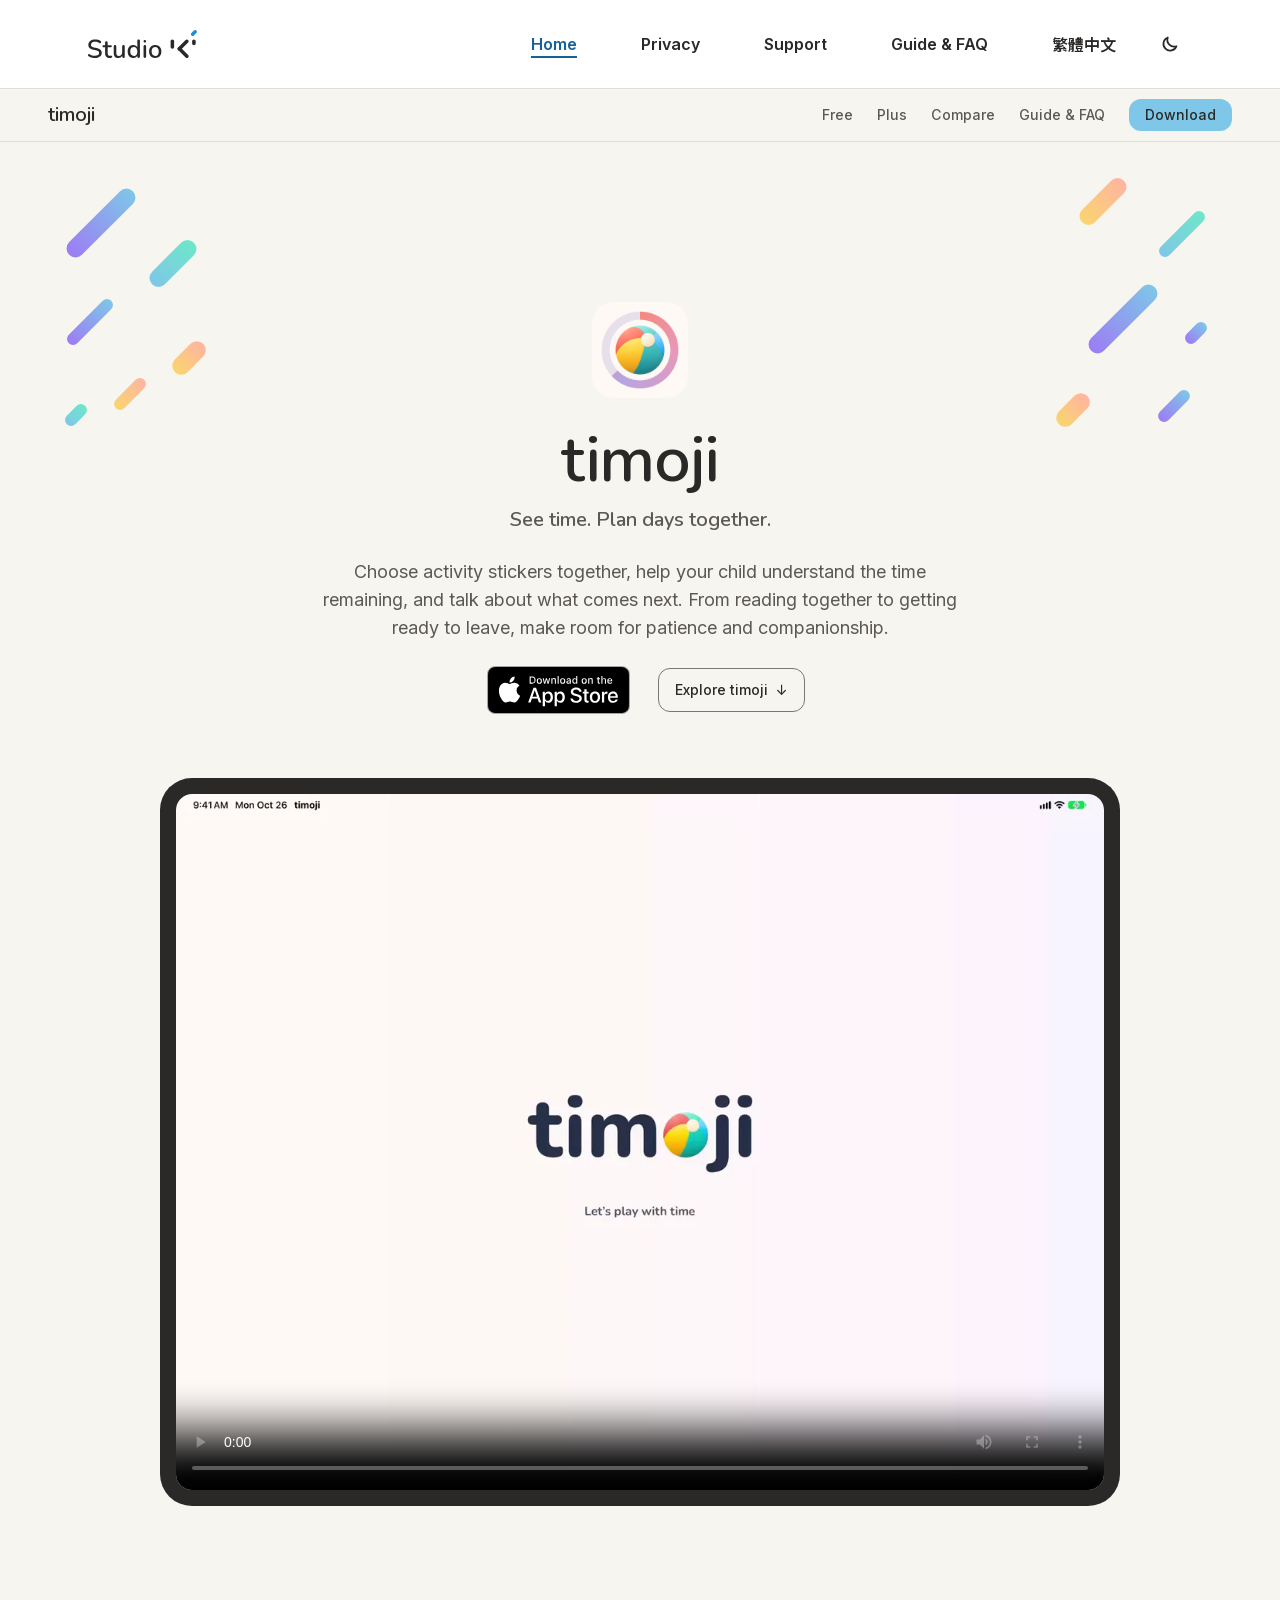
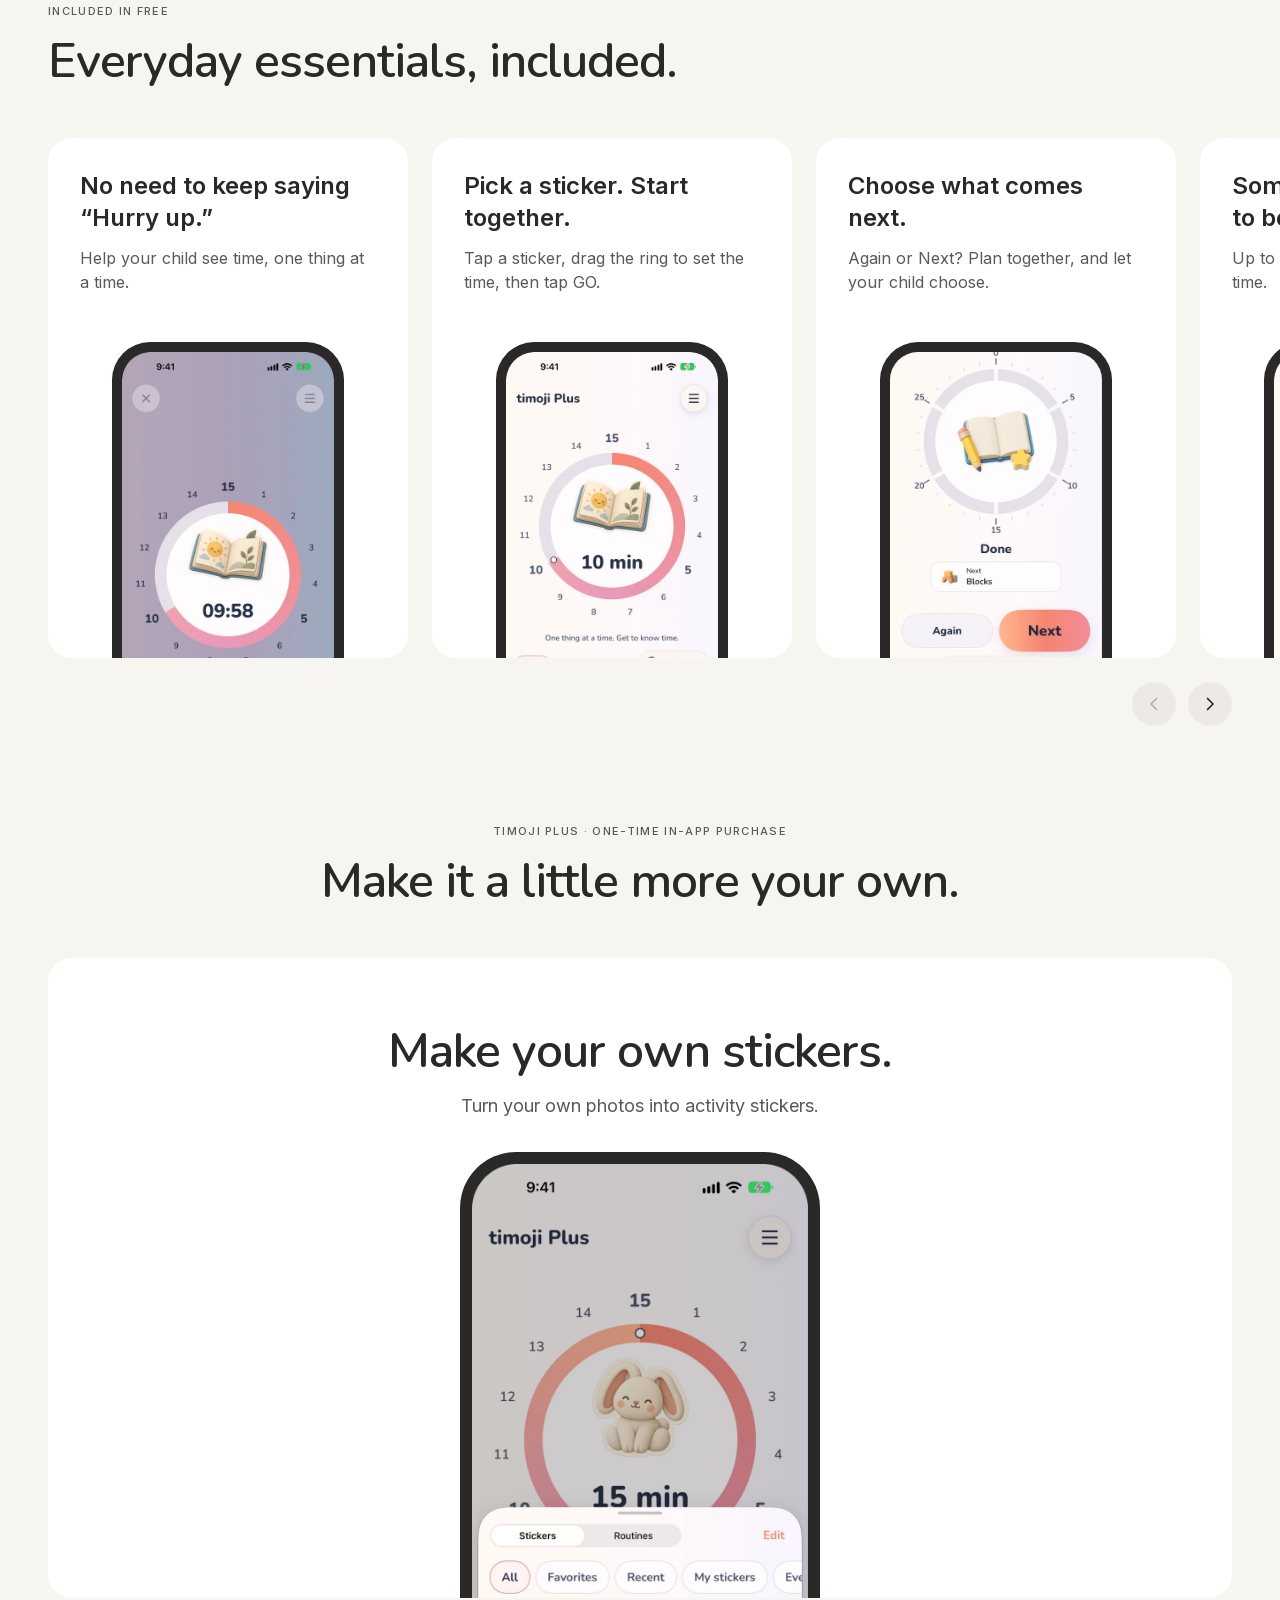
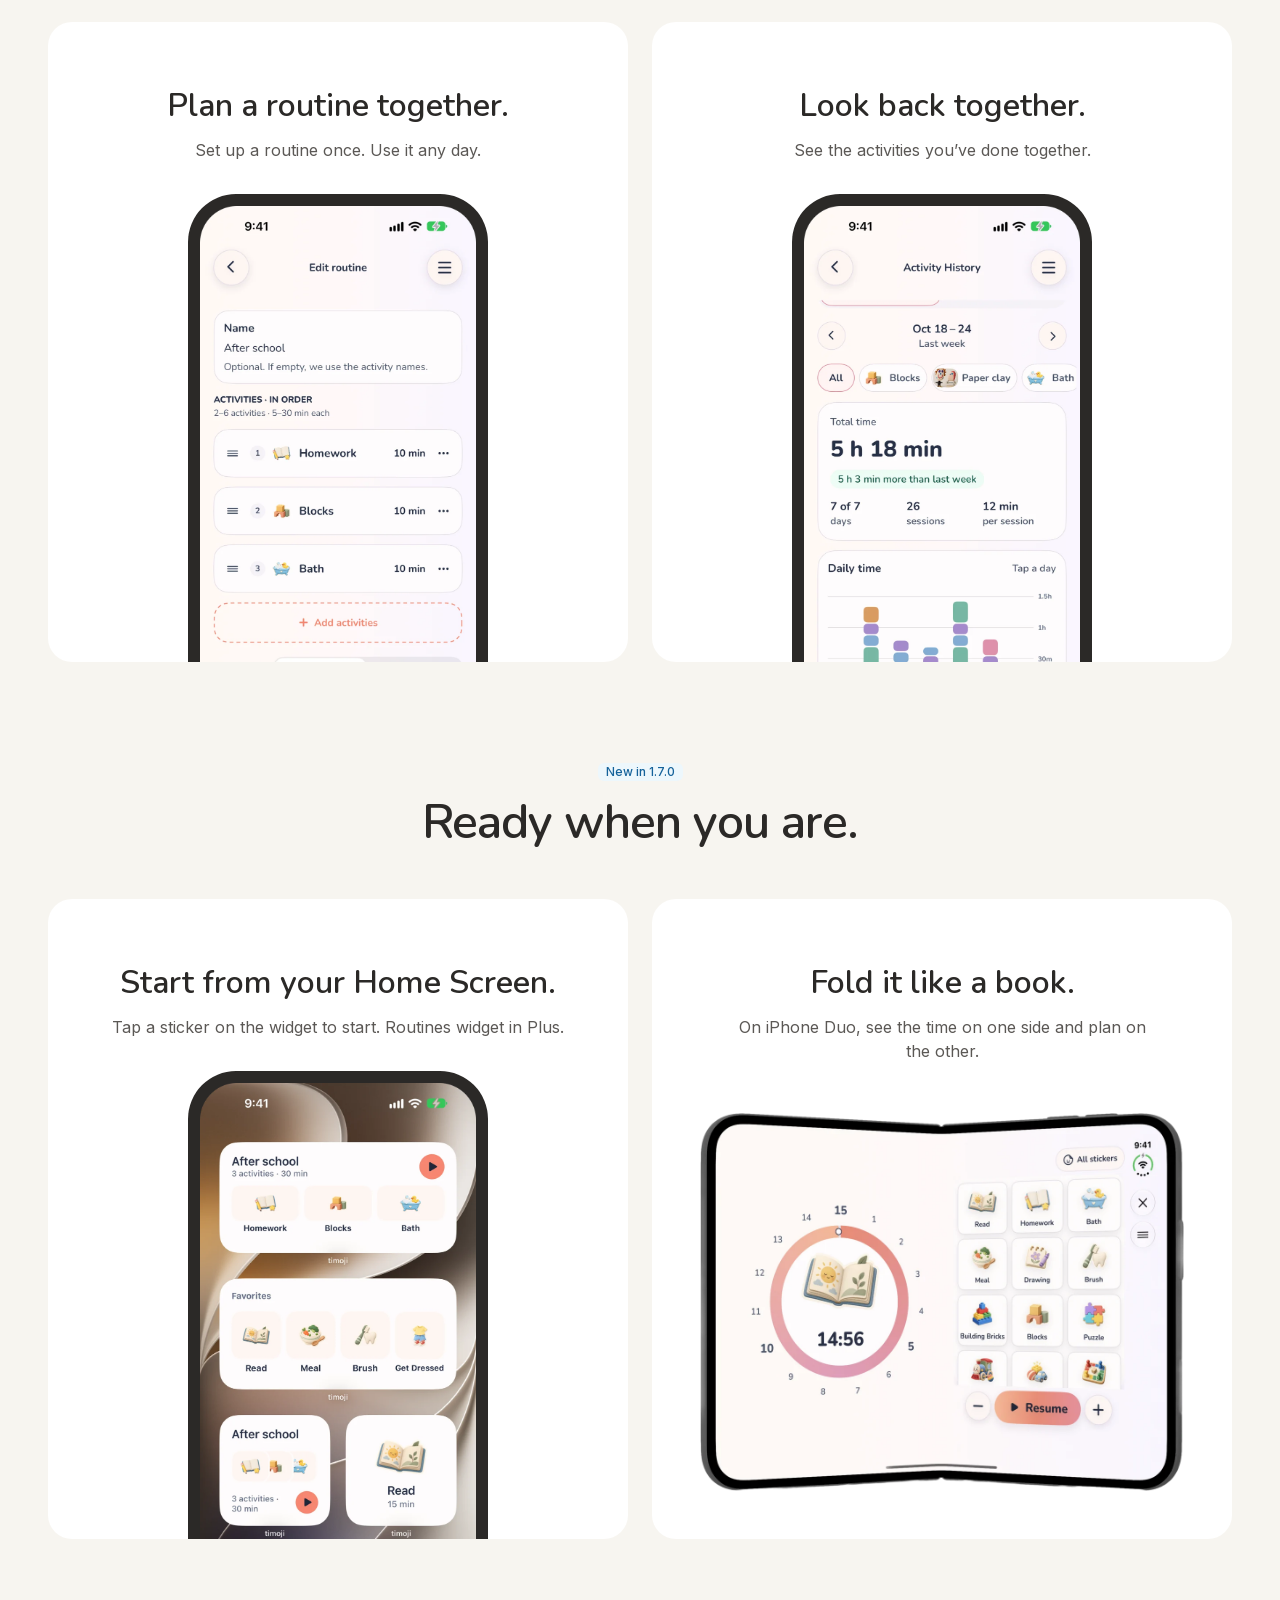
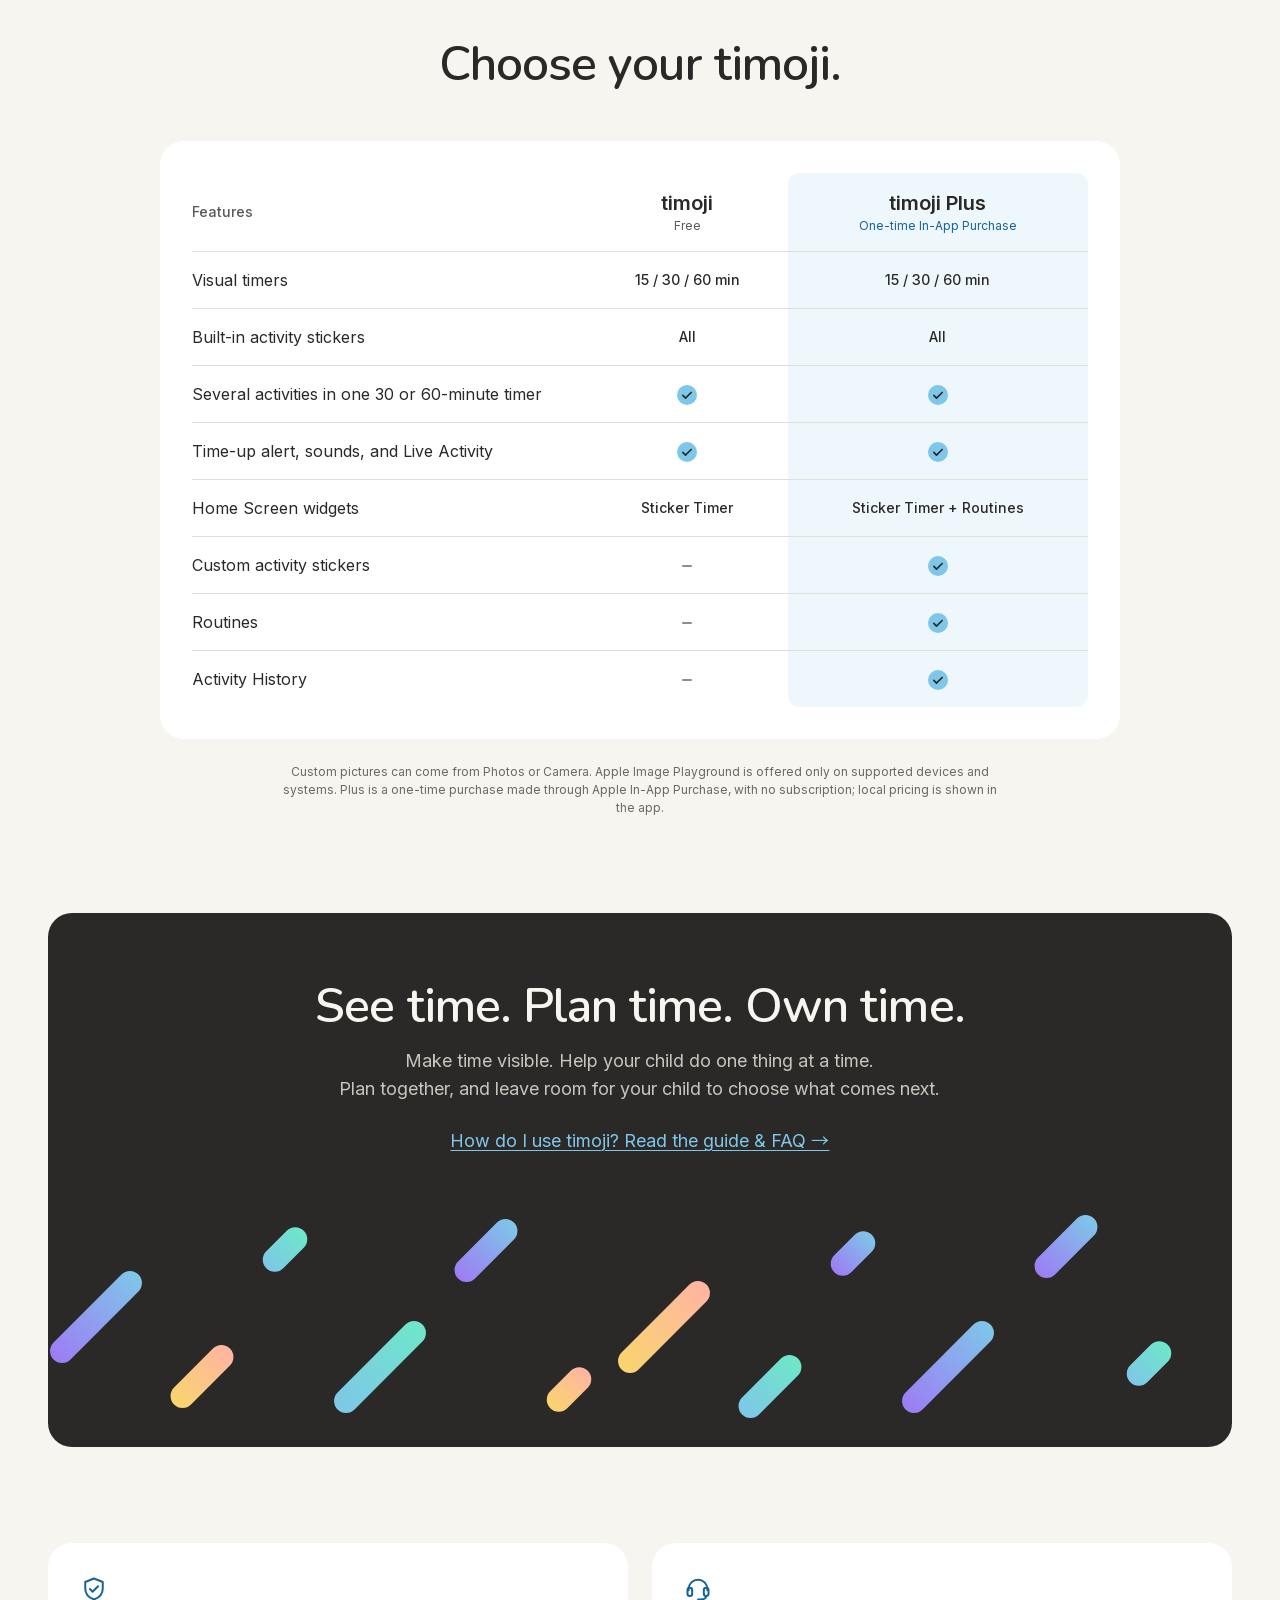
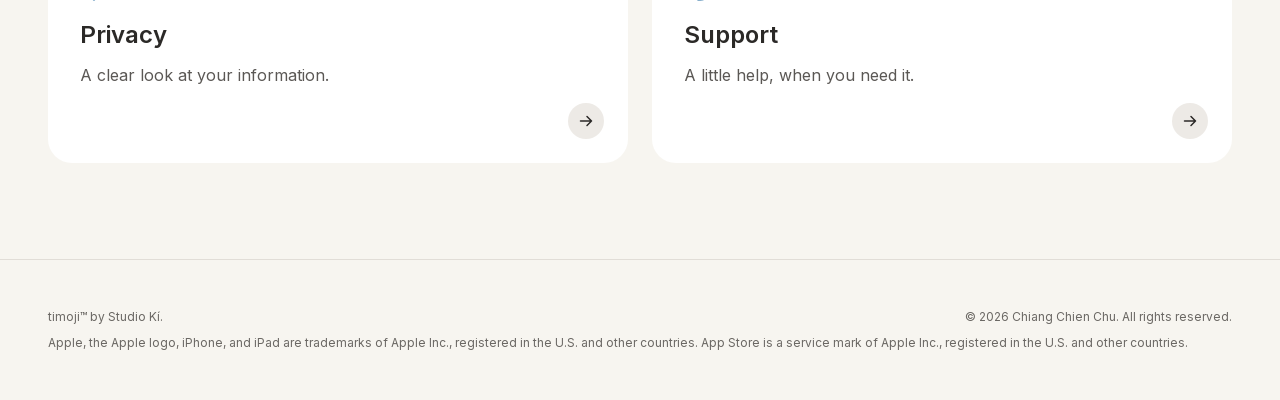
==== commit 61852738: "Home (en): iPad landscape product video - preview-ipad-en.mp4: 1.5.3 iPad App Preview, 1200x900 H.26" ====
--- a/index.html
+++ b/index.html
@@ -12,11 +12,11 @@
   <link rel="alternate icon" href="assets/timoji-mark.png" type="image/png">
   <link rel="alternate" hreflang="zh-Hant" href="index-zh-Hant.html">
   <link rel="preload" href="assets/fonts/inter-latin.woff2" as="font" type="font/woff2" crossorigin>
-  <link rel="stylesheet" href="assets/studio-ki.css?v=20261031c">
+  <link rel="stylesheet" href="assets/studio-ki.css?v=20261031d">
   <script>(function(d){d.classList.add("js");try{var t=localStorage.getItem("theme");if(t==="light"||t==="dark")d.setAttribute("data-theme",t)}catch(e){}})(document.documentElement)</script>
-  <script src="assets/site-header.js?v=20261031c" defer></script>
-  <script src="assets/feature-row.js?v=20261031c" defer></script>
-  <script src="assets/product-nav.js?v=20261031c" defer></script>
+  <script src="assets/site-header.js?v=20261031d" defer></script>
+  <script src="assets/feature-row.js?v=20261031d" defer></script>
+  <script src="assets/product-nav.js?v=20261031d" defer></script>
 </head>
 <body class="home-page">
   <a class="skip-link" href="#main">Skip to content</a>
@@ -77,9 +77,9 @@
           <a class="button" href="#how-it-works">Explore timoji <span aria-hidden="true">↓</span></a>
         </div>
       </div>
-      <figure class="product-preview">
-        <video controls playsinline preload="metadata" poster="assets/home/preview-en.webp" width="886" height="1920" aria-label="timoji product preview">
-          <source src="assets/home/preview-en.mp4" type="video/mp4">
+      <figure class="product-preview product-preview--ipad">
+        <video controls playsinline preload="metadata" poster="assets/home/preview-ipad-en.webp" width="1200" height="900" aria-label="timoji product preview">
+          <source src="assets/home/preview-ipad-en.mp4" type="video/mp4">
         </video>
       </figure>
     </section>
--- a/assets/studio-ki.css
+++ b/assets/studio-ki.css
@@ -408,6 +408,13 @@
   width: 100%; height: auto; aspect-ratio: 886 / 1920;
   background: var(--surface-raised); border-radius: var(--radius-xl);
 }
+/* iPad landscape preview in a CSS device frame; corners concentric (outer = screen radius + bezel) */
+.product-preview--ipad {
+  --bezel: clamp(8px, 1.6vw, 16px); --screen-r: clamp(8px, 1.6vw, 16px);
+  width: min(100%, 960px); padding: var(--bezel);
+  background: var(--device-bezel); border-radius: calc(var(--screen-r) + var(--bezel));
+}
+.product-preview--ipad > video { aspect-ratio: 4 / 3; border-radius: var(--screen-r); background: #000; }
 
 /* ---------- Feature card row (Studio Kí. "Feature card") ---------- */
 body { overflow-x: clip; } /* the rows bleed to the viewport edge; never scroll the page sideways */
@@ -726,6 +733,7 @@
   .hero { padding-top: calc(var(--space-16) + var(--space-16)); }
   .hero h1 { font-size: 48px; line-height: 58px; letter-spacing: -0.96px; }
   .product-preview { width: min(100%, 260px); margin-top: var(--space-12); }
+  .product-preview--ipad { width: 100%; }
   h2, .home-page h2, .home-page main h2 { font-size: 32px; line-height: 40px; letter-spacing: 0; }
   .fc { width: 300px; height: 460px; }
   .fc .device { width: 200px; border-radius: 34px 34px 0 0; }
